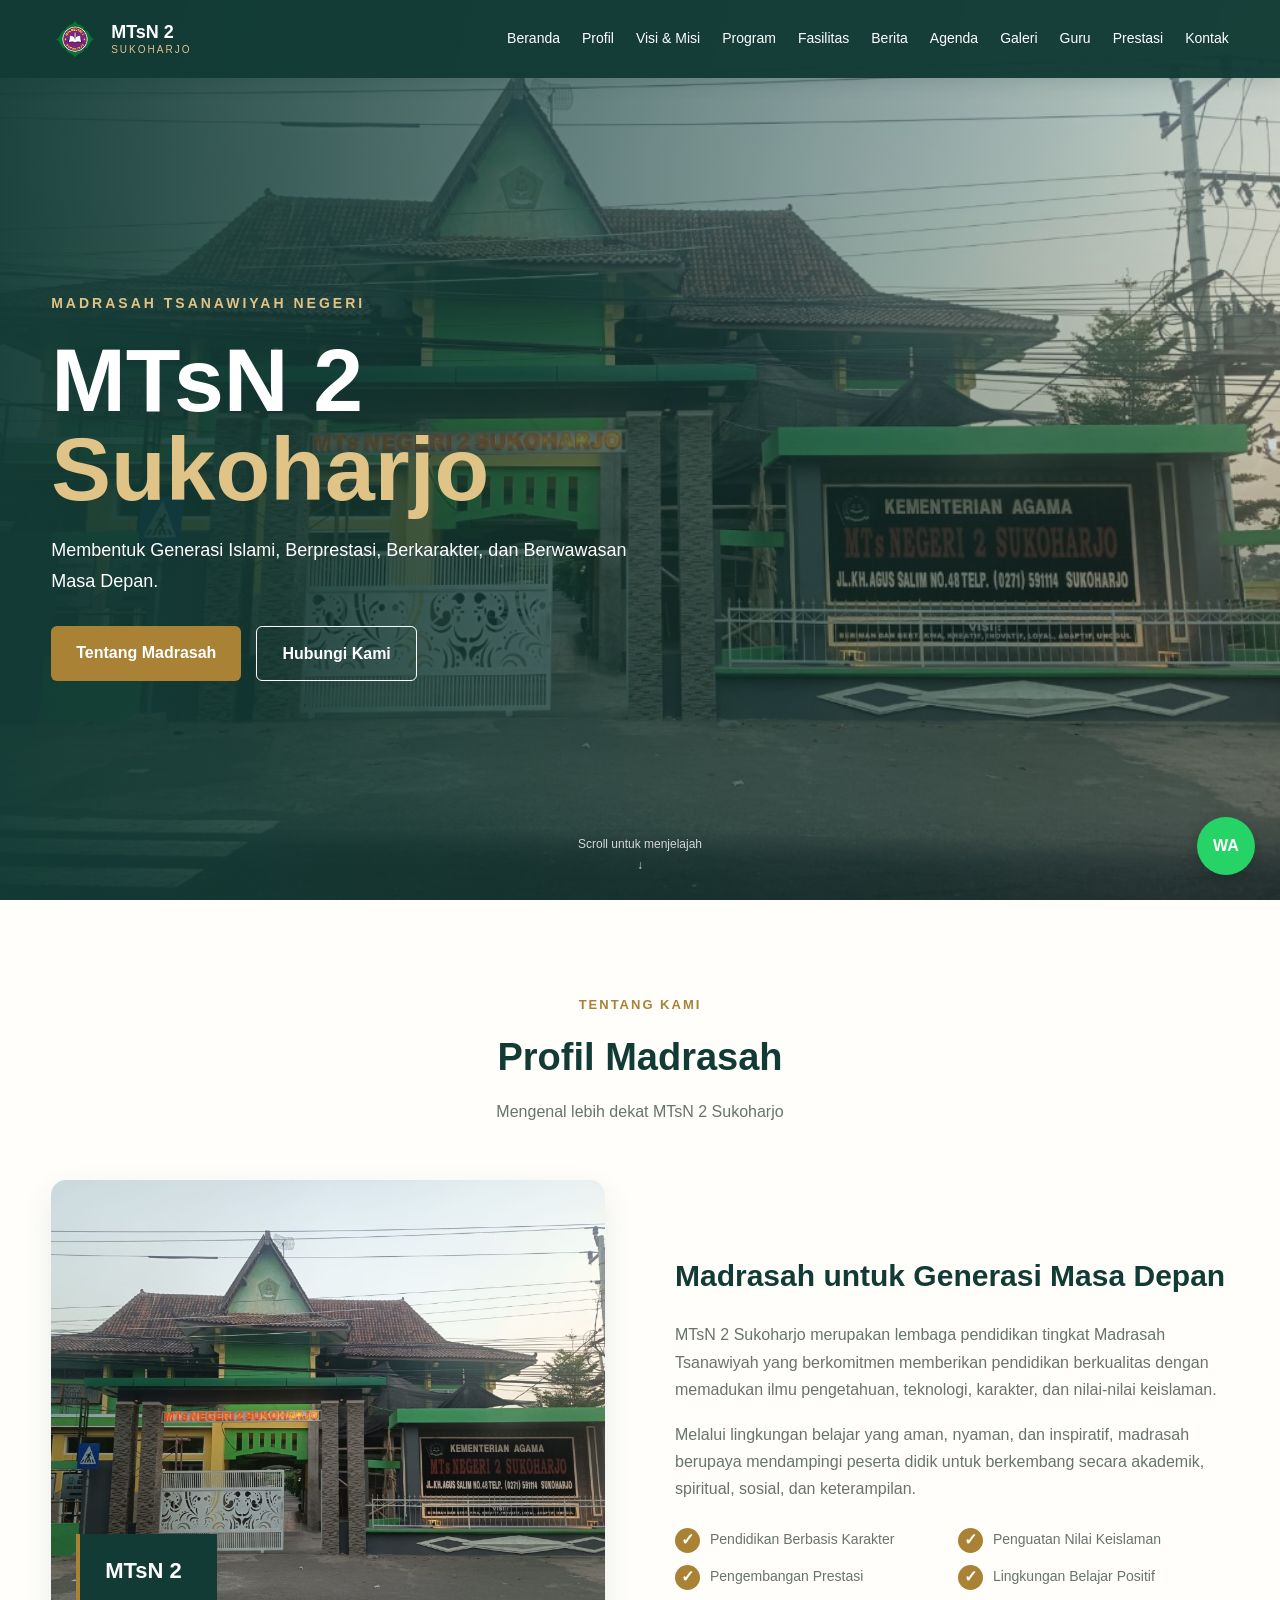
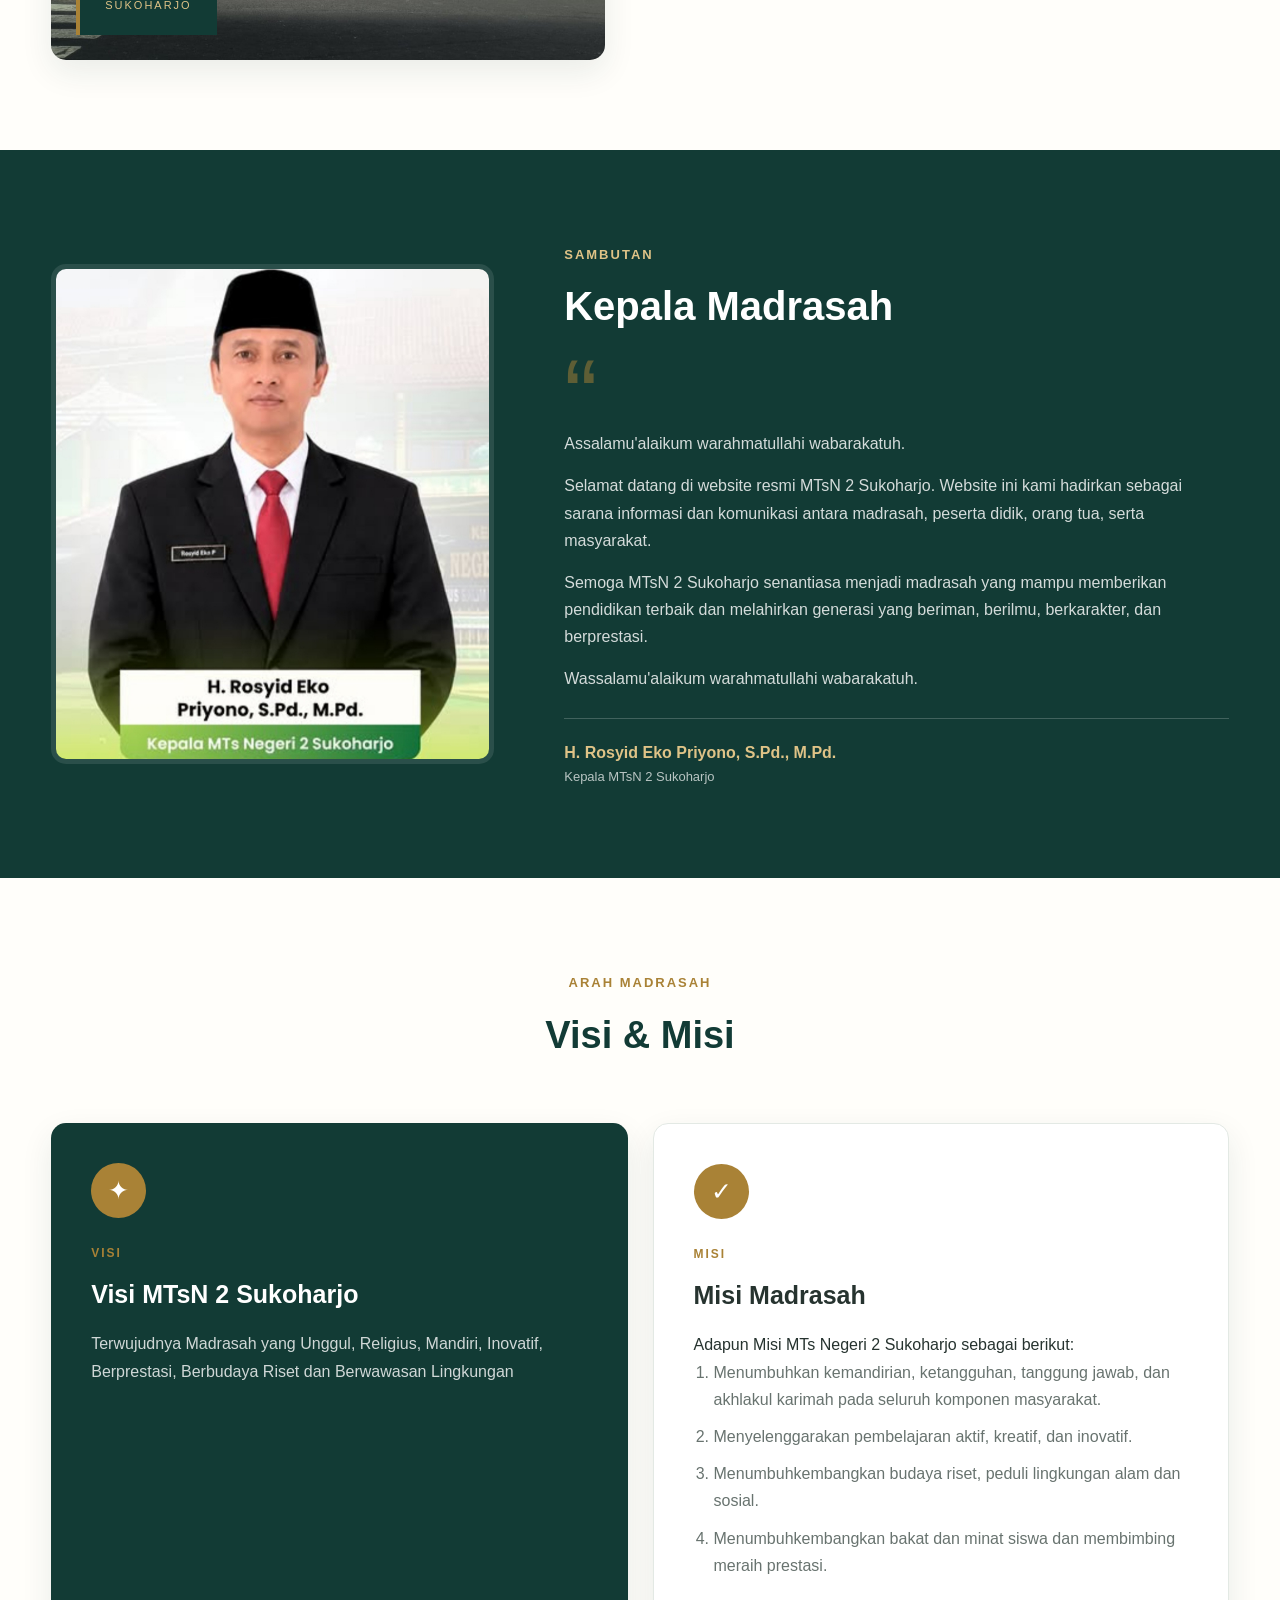
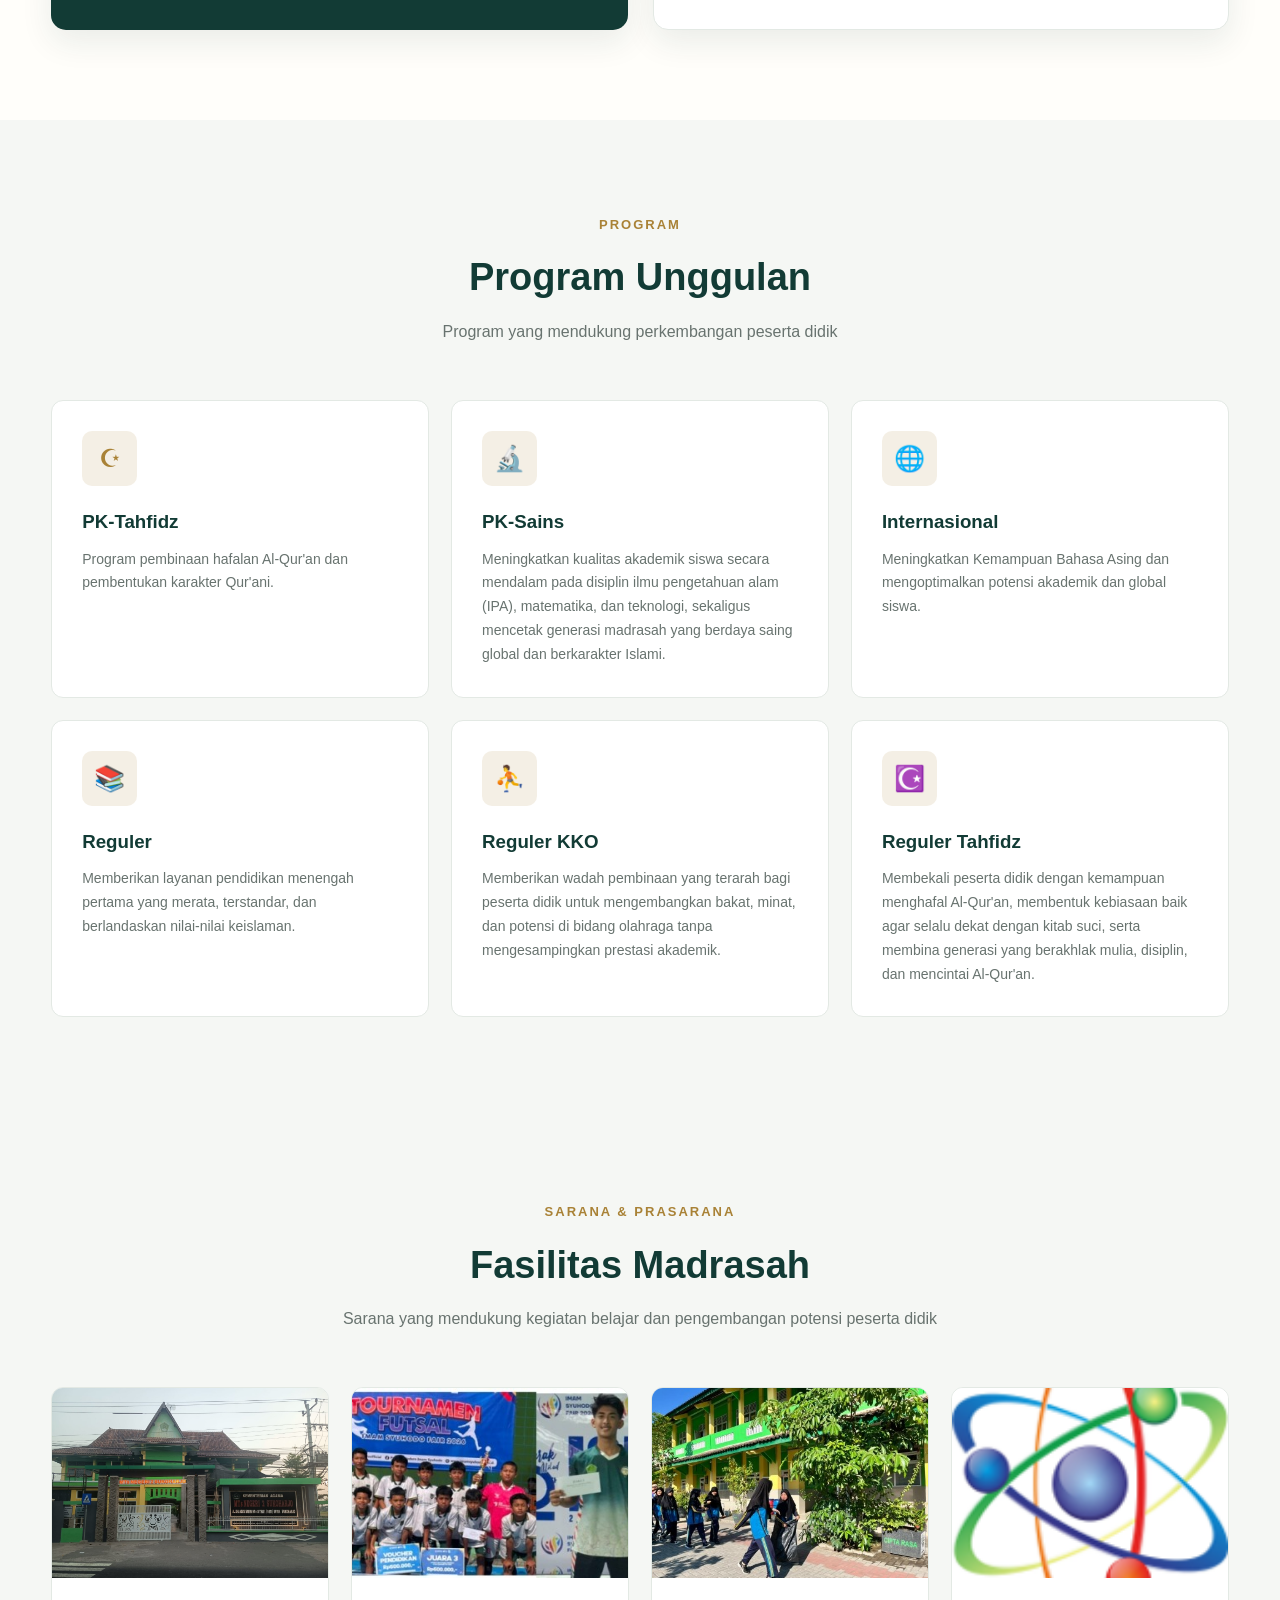
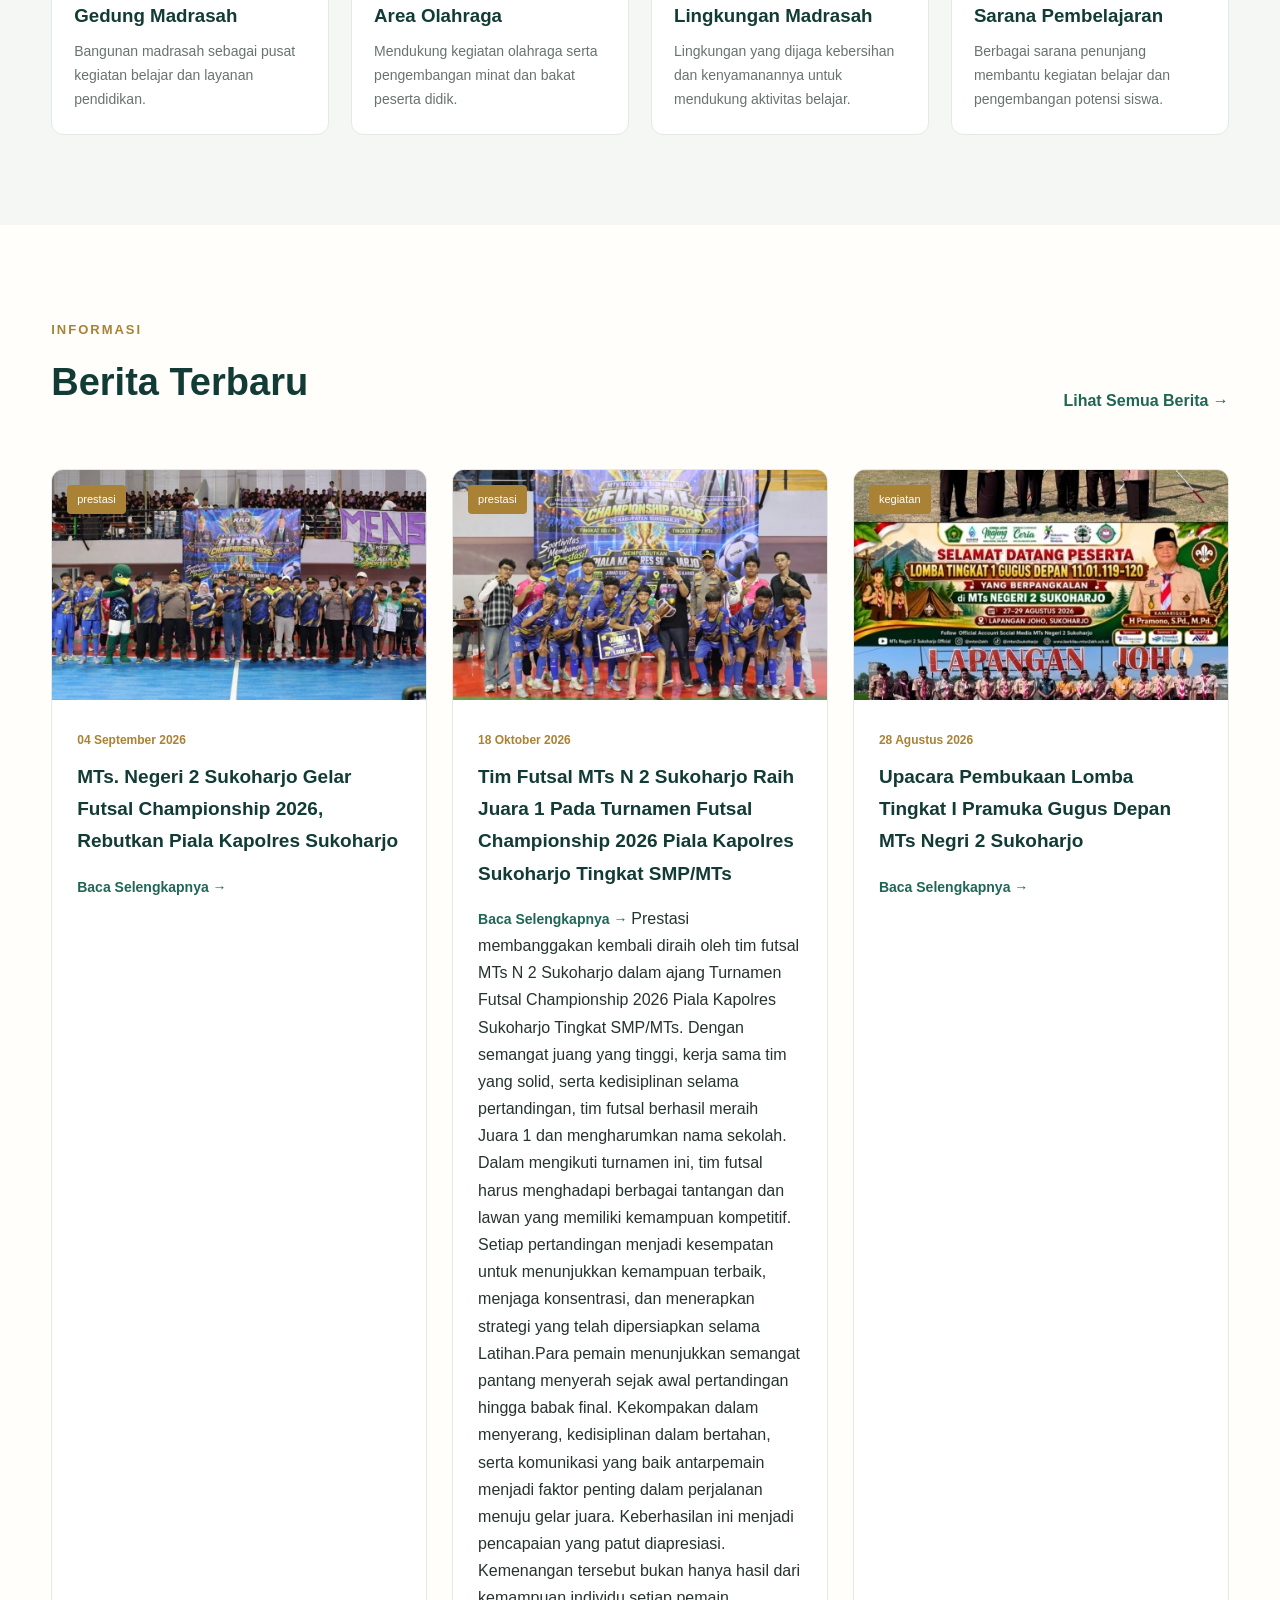
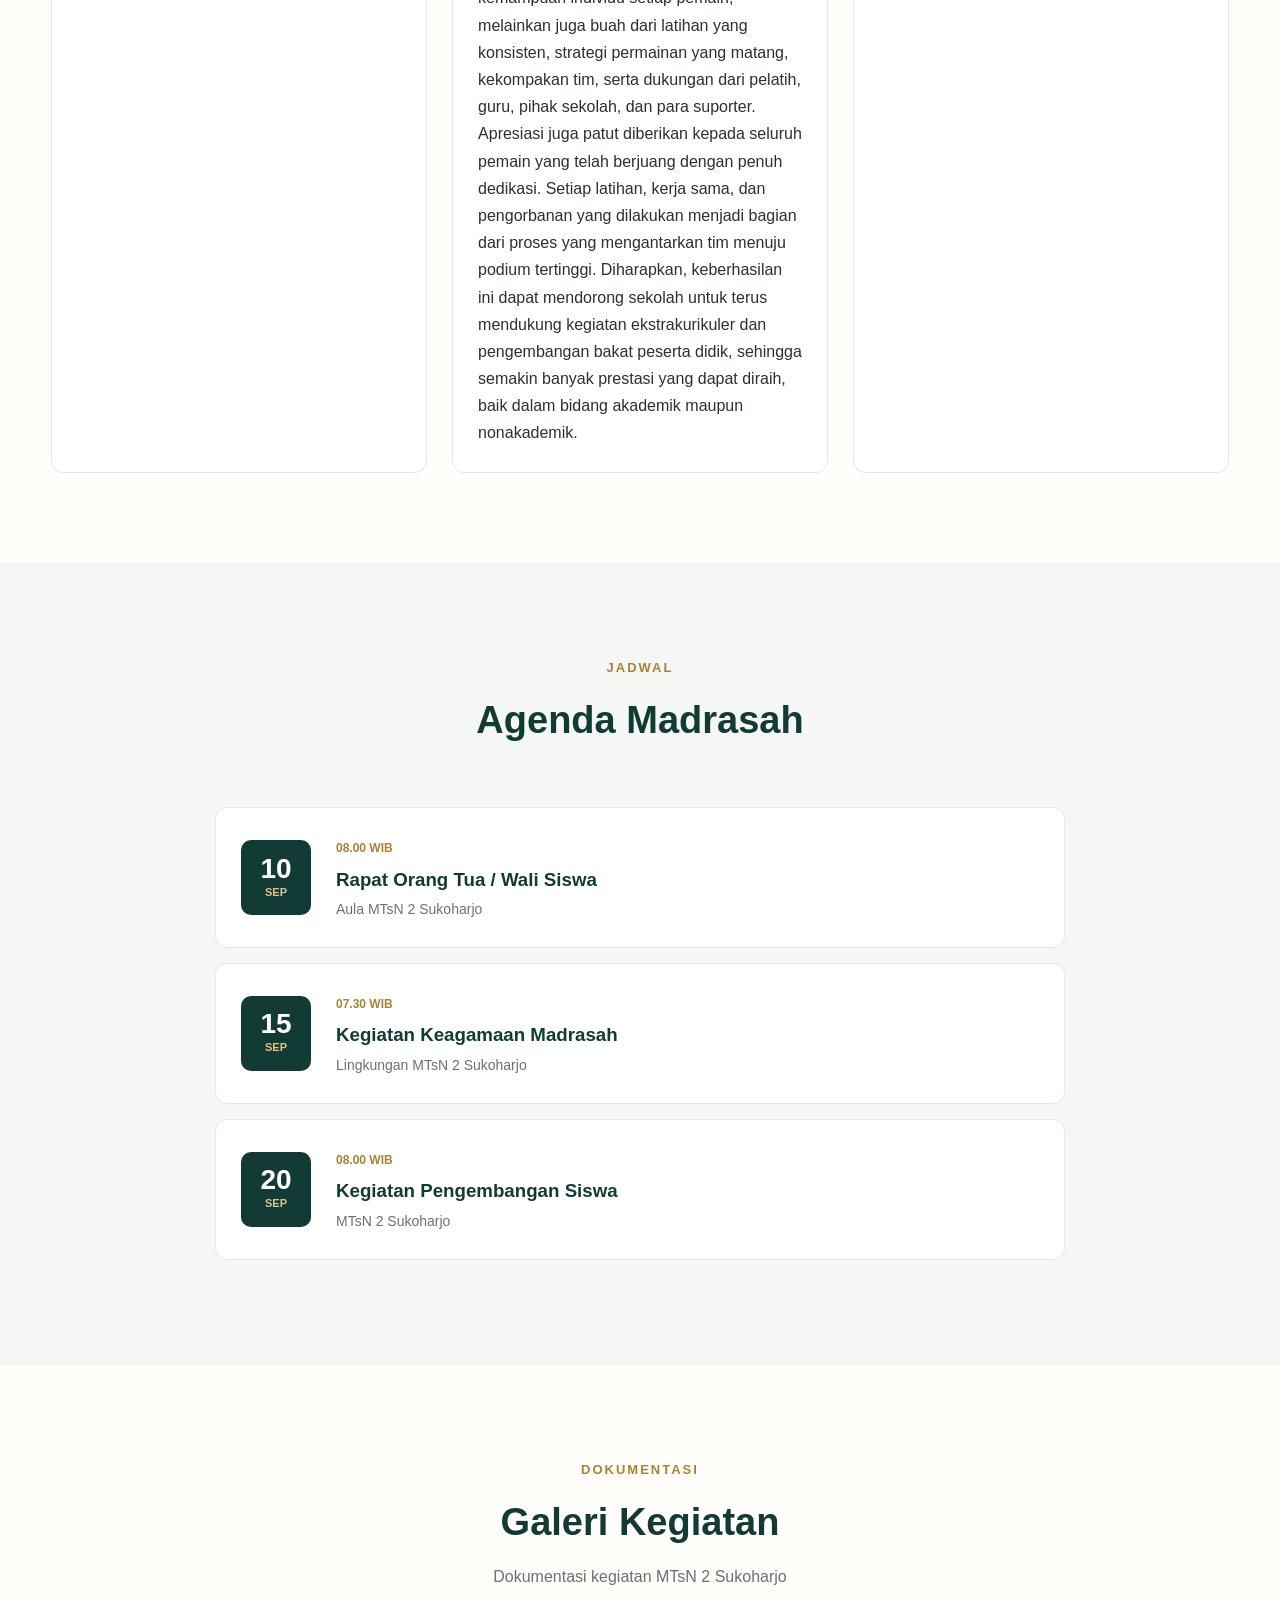
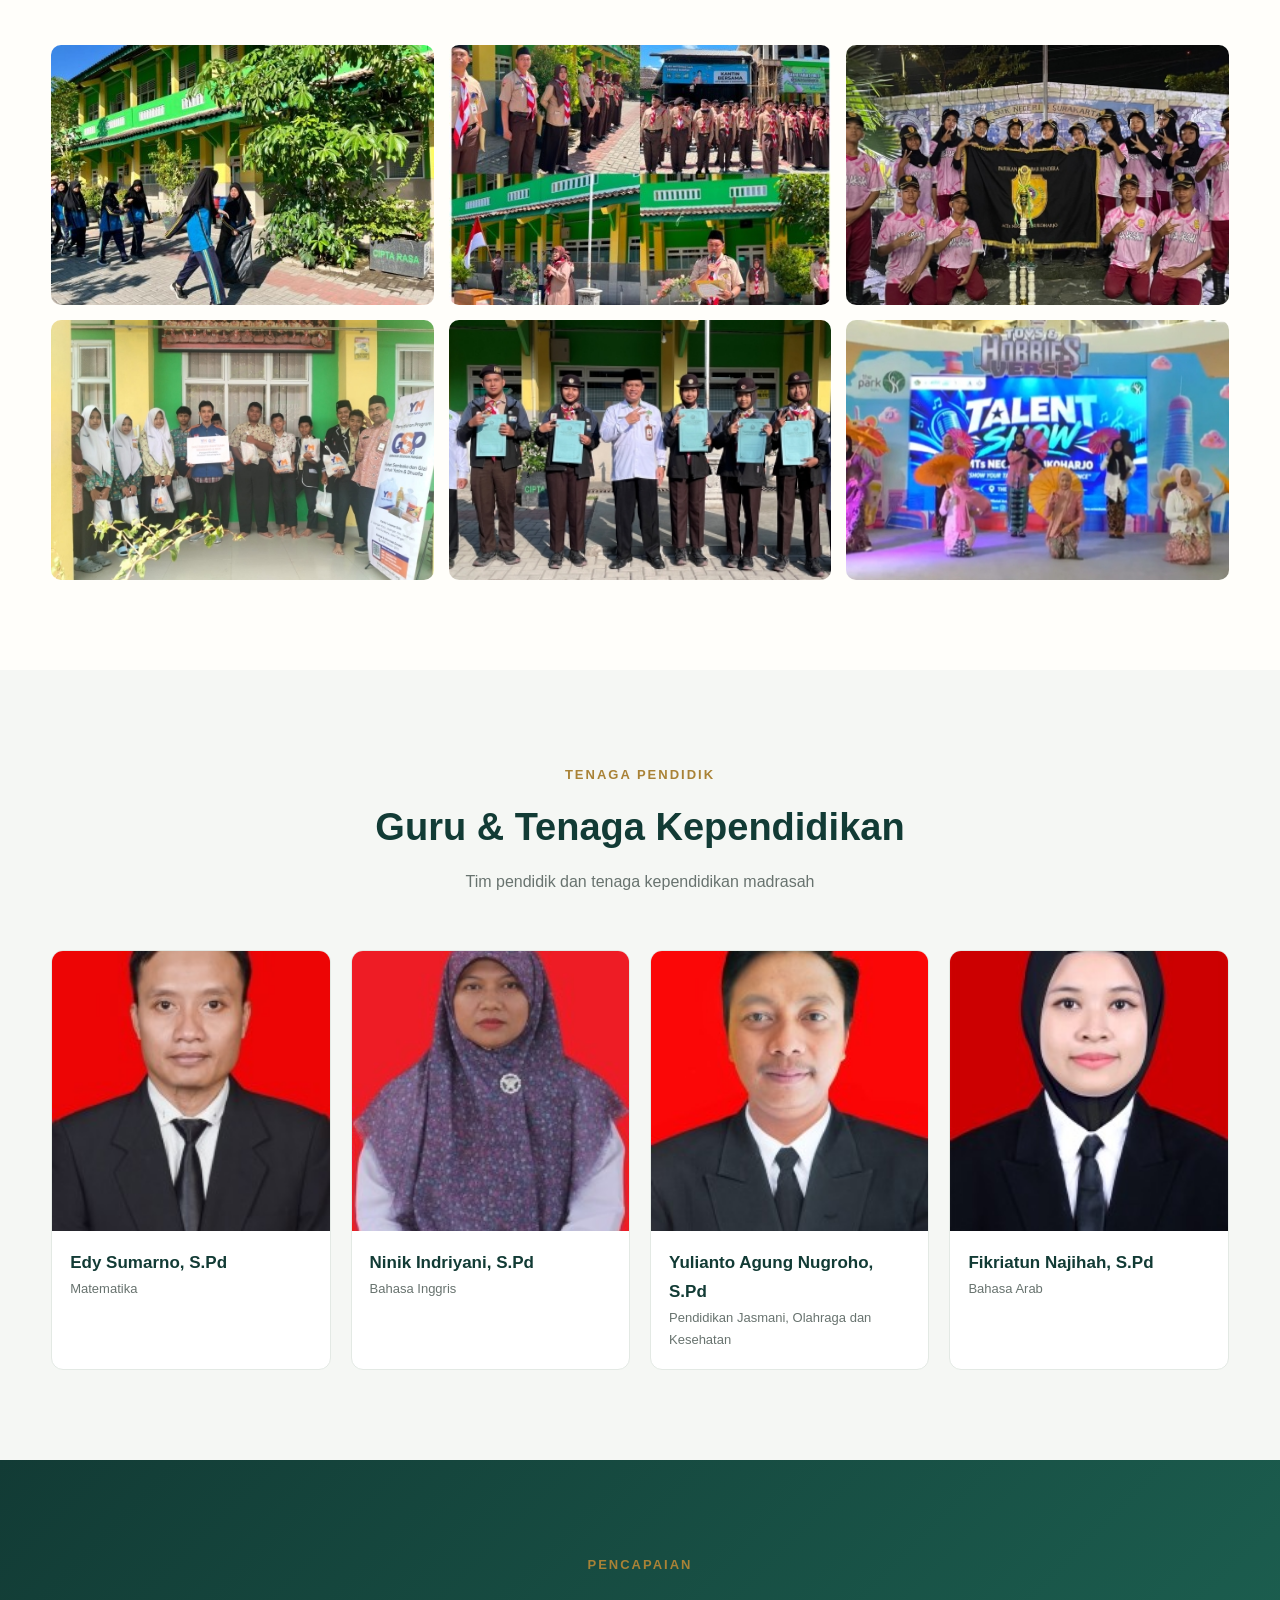
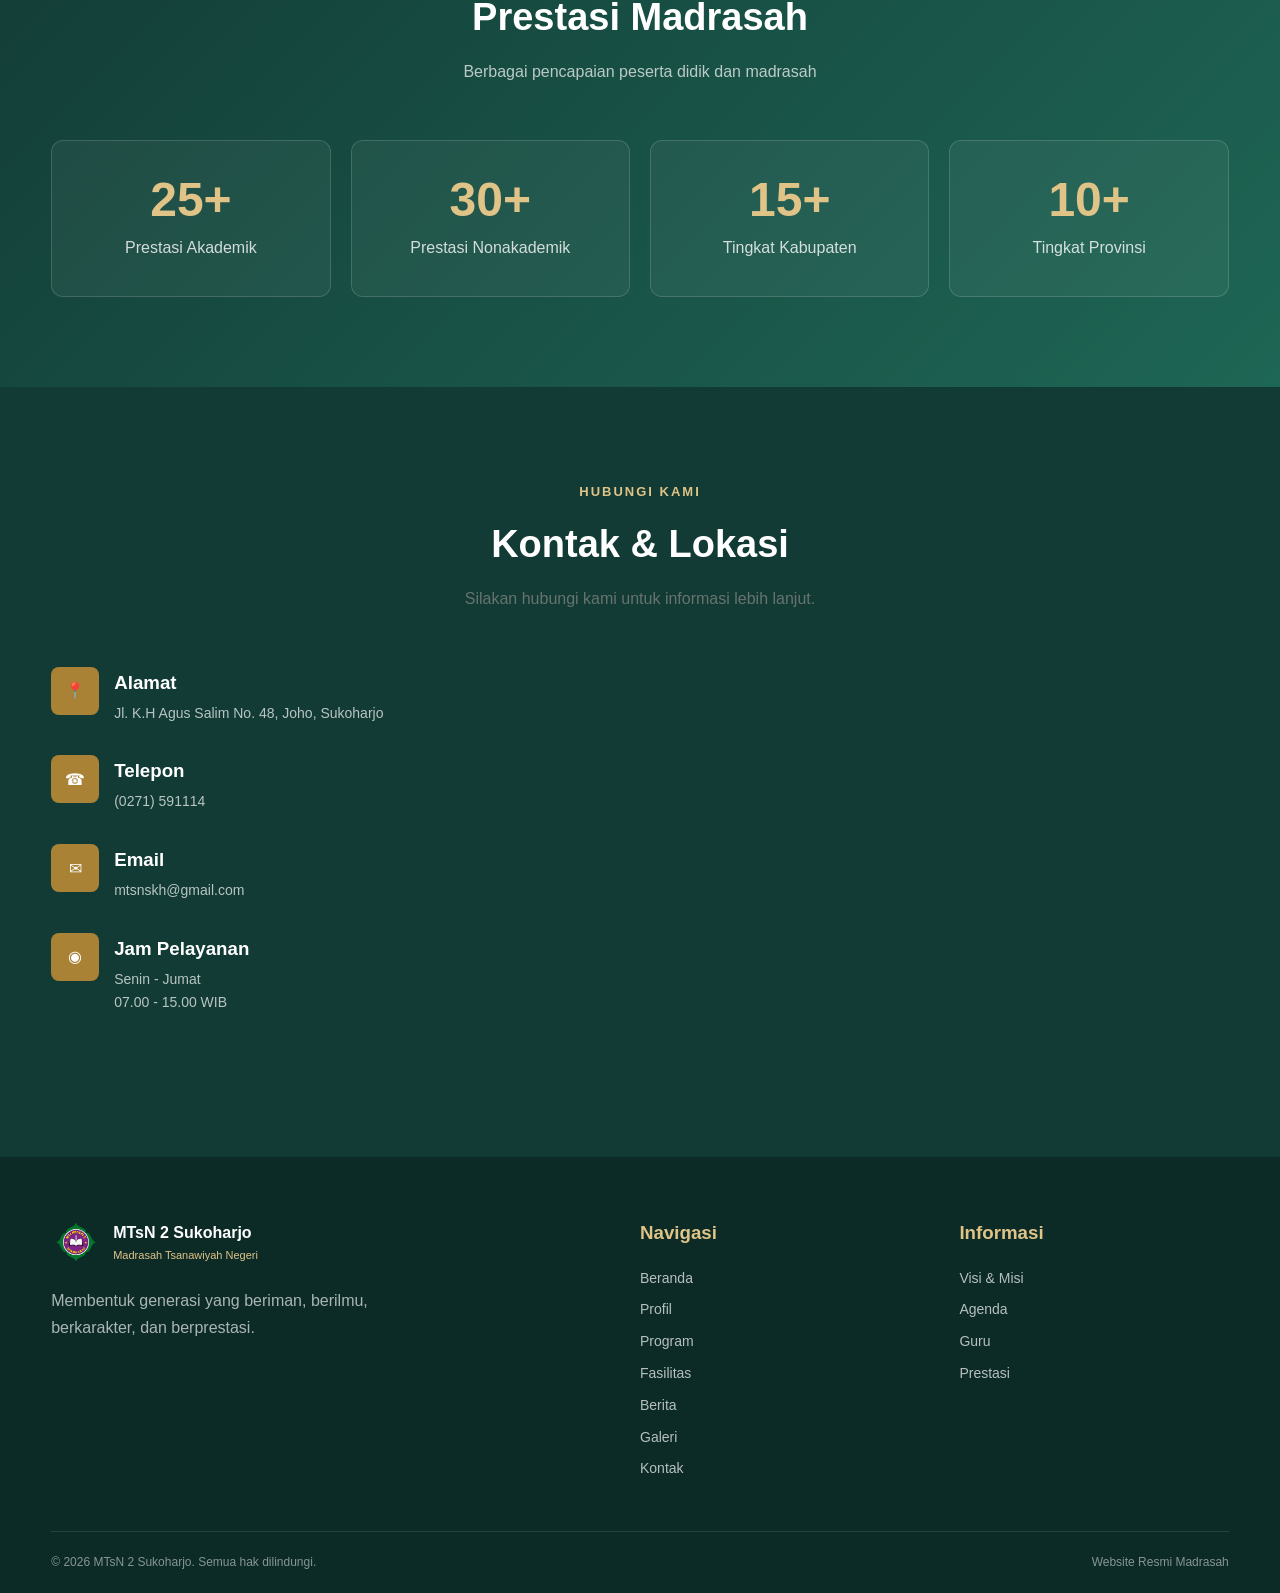
==== index.html @ 6ae1a9cb "Remove outdated futsal tournament achievement details from the news section" ====
<!DOCTYPE html>
<html lang="id">

<head>
    <meta charset="UTF-8">

    <meta name="viewport" content="width=device-width, initial-scale=1.0">

    <meta
        name="description"
        content="Website resmi MTsN 2 Sukoharjo - Madrasah Tsanawiyah"
    >

    <title>MTsN 2 Sukoharjo | Madrasah Tsanawiyah</title>

    <!-- Hubungkan CSS -->
    <link rel="stylesheet" href="style.css">
</head>

<body>

    <!-- =====================================================
         NAVBAR
    ====================================================== -->

    <header class="navbar">

        <div class="container nav-container">

            <!-- LOGO -->
            <a href="#beranda" class="logo">

                <!--
                    GANTI gambar logo di bawah ini.
                    Letakkan logo di:
                    assets/logo/logo-mtsn2.png
                -->

                <img
                    src="assets/images/MTs Negeri 2 Sukoharjo Emblem.png"
                    alt="Logo MTsN 2 Sukoharjo"
                >

                <div class="logo-text">
                    <strong>MTsN 2</strong>
                    <span>SUKOHARJO</span>
                </div>

            </a>


            <!-- TOMBOL MENU HP -->
            <button
                class="menu-toggle"
                id="menuToggle"
                aria-label="Buka menu"
            >
                ☰
            </button>


            <!-- MENU -->
            <nav class="nav-menu" id="navMenu">

                <a href="#beranda">Beranda</a>

                <a href="#profil">Profil</a>

                <a href="#visi-misi">Visi & Misi</a>

                <a href="#program">Program</a>

                <a href="#fasilitas">Fasilitas</a>

                <a href="#berita">Berita</a>

                <a href="#agenda">Agenda</a>

                <a href="#galeri">Galeri</a>

                <a href="#guru">Guru</a>

                <a href="#prestasi">Prestasi</a>

                <a href="#kontak">Kontak</a>

            </nav>

        </div>

    </header>



    <!-- =====================================================
         HERO / BANNER
    ====================================================== -->

    <section class="hero" id="beranda">

        <div class="hero-overlay"></div>

        <div class="container hero-content">

            <span class="hero-label">
                MADRASAH TSANAWIYAH NEGERI
            </span>

            <h1>
                MTsN 2<br>
                <span>Sukoharjo</span>
            </h1>

            <p>
                Membentuk Generasi Islami, Berprestasi,
                Berkarakter, dan Berwawasan Masa Depan.
            </p>

            <div class="hero-buttons">

                <a href="#profil" class="btn btn-primary">
                    Tentang Madrasah
                </a>

                <a href="#kontak" class="btn btn-outline">
                    Hubungi Kami
                </a>

            </div>

        </div>

        <div class="hero-scroll">
            <span>Scroll untuk menjelajah</span>
            <span>↓</span>
        </div>

    </section>



    <!-- =====================================================
         PROFIL SINGKAT
    ====================================================== -->

    <section class="section" id="profil">

        <div class="container">

            <div class="section-heading">

                <span class="section-label">
                    TENTANG KAMI
                </span>

                <h2>
                    Profil Madrasah
                </h2>

                <p>
                    Mengenal lebih dekat MTsN 2 Sukoharjo
                </p>

            </div>


            <div class="profil-grid">

                <!-- FOTO -->
                <div class="profil-image">

                    <!-- GANTI dengan foto gedung madrasah -->
                    <img
                        src="assets/images/gedung baru.jpeg"
                        alt="Gedung MTsN 2 Sukoharjo"
                    >

                    <div class="profil-badge">

                        <strong>MTsN 2</strong>

                        <span>SUKOHARJO</span>

                    </div>

                </div>


                <!-- TEKS -->
                <div class="profil-content">

                    <h3>
                        Madrasah untuk Generasi Masa Depan
                    </h3>

                    <p>
                        MTsN 2 Sukoharjo merupakan lembaga pendidikan
                        tingkat Madrasah Tsanawiyah yang berkomitmen
                        memberikan pendidikan berkualitas dengan
                        memadukan ilmu pengetahuan, teknologi,
                        karakter, dan nilai-nilai keislaman.
                    </p>

                    <p>
                        Melalui lingkungan belajar yang aman, nyaman,
                        dan inspiratif, madrasah berupaya mendampingi
                        peserta didik untuk berkembang secara akademik,
                        spiritual, sosial, dan keterampilan.
                    </p>


                    <div class="profil-points">

                        <div>
                            <span>✓</span>
                            <p>Pendidikan Berbasis Karakter</p>
                        </div>

                        <div>
                            <span>✓</span>
                            <p>Penguatan Nilai Keislaman</p>
                        </div>

                        <div>
                            <span>✓</span>
                            <p>Pengembangan Prestasi</p>
                        </div>

                        <div>
                            <span>✓</span>
                            <p>Lingkungan Belajar Positif</p>
                        </div>

                    </div>

                </div>

            </div>

        </div>

    </section>



    <!-- =====================================================
         SAMBUTAN KEPALA MADRASAH
    ====================================================== -->

    <section class="section section-green" id="sambutan">

        <div class="container">

            <div class="sambutan-grid">

                <!-- FOTO KEPALA -->
                <div class="kepala-image">

                    <!-- GANTI FOTO -->
                    <img
                        src="assets/images/kepala madrasah.jpeg"
                        alt="Kepala MTsN 2 Sukoharjo"
                    >

                </div>


                <!-- SAMBUTAN -->
                <div class="sambutan-content">

                    <span class="section-label light">
                        SAMBUTAN
                    </span>

                    <h2>
                        Kepala Madrasah
                    </h2>

                    <div class="quote-mark">
                        “
                    </div>

                    <p>
                        Assalamu'alaikum warahmatullahi
                        wabarakatuh.
                    </p>

                    <p>
                        Selamat datang di website resmi
                        MTsN 2 Sukoharjo. Website ini kami hadirkan
                        sebagai sarana informasi dan komunikasi
                        antara madrasah, peserta didik, orang tua,
                        serta masyarakat.
                    </p>

                    <p>
                        Semoga MTsN 2 Sukoharjo senantiasa menjadi
                        madrasah yang mampu memberikan pendidikan
                        terbaik dan melahirkan generasi yang beriman,
                        berilmu, berkarakter, dan berprestasi.
                    </p>

                    <p>
                        Wassalamu'alaikum warahmatullahi
                        wabarakatuh.
                    </p>

                    <div class="kepala-name">

                        <strong>
                           H. Rosyid Eko Priyono, S.Pd., M.Pd.
                        </strong>

                        <span>
                            Kepala MTsN 2 Sukoharjo
                        </span>

                    </div>

                </div>

            </div>

        </div>

    </section>



    <!-- =====================================================
         VISI MISI
    ====================================================== -->

    <section class="section" id="visi-misi">

        <div class="container">

            <div class="section-heading">

                <span class="section-label">
                    ARAH MADRASAH
                </span>

                <h2>
                    Visi & Misi
                </h2>

            </div>


            <div class="visi-misi-grid">

                <!-- VISI -->
                <div class="visi-card">

                    <div class="icon-circle">
                        ✦
                    </div>

                    <span>VISI</span>

                    <h3>
                        Visi MTsN 2 Sukoharjo
                    </h3>

                    <p>
                       Terwujudnya Madrasah yang Unggul, Religius, Mandiri, Inovatif, Berprestasi, Berbudaya Riset dan Berwawasan Lingkungan
                    </p>

                </div>


                <!-- MISI -->
                <div class="misi-card">

                    <div class="icon-circle">
                        ✓
                    </div>

                    <span>MISI</span>

                    <h3>
                        Misi Madrasah
                    </h3>

                    <p>
                        Adapun Misi MTs Negeri 2 Sukoharjo sebagai berikut:
                    </p>

                    <ol>
                        <li>
                            Menumbuhkan kemandirian, ketangguhan, tanggung jawab,
                            dan akhlakul karimah pada seluruh komponen masyarakat.
                        </li>
                        <li>
                            Menyelenggarakan pembelajaran aktif, kreatif, dan inovatif.
                        </li>
                        <li>
                            Menumbuhkembangkan budaya riset, peduli lingkungan alam
                            dan sosial.
                        </li>
                        <li>
                            Menumbuhkembangkan bakat dan minat siswa dan membimbing
                            meraih prestasi.
                        </li>
                    </ol>

                </div>

            </div>

        </div>

    </section>



    <!-- =====================================================
         PROGRAM UNGGULAN
    ====================================================== -->

    <section class="section section-gray" id="program">

        <div class="container">

            <div class="section-heading">

                <span class="section-label">
                    PROGRAM
                </span>

                <h2>
                    Program Unggulan
                </h2>

                <p>
                    Program yang mendukung perkembangan peserta didik
                </p>

            </div>


            <div class="program-grid">

                <div class="program-card">

                    <div class="program-icon">
                        ☪
                    </div>

                    <h3>
                       PK-Tahfidz
                    </h3>

                    <p>
                        Program pembinaan hafalan Al-Qur'an
                        dan pembentukan karakter Qur'ani.
                    </p>

                </div>


                <div class="program-card">

                    <div class="program-icon">
                        🔬
                    </div>

                    <h3>
                        PK-Sains
                    </h3>

                    <p>
                       Meningkatkan kualitas akademik siswa secara mendalam pada disiplin ilmu pengetahuan alam (IPA), matematika, dan teknologi, sekaligus mencetak generasi madrasah yang berdaya saing global dan berkarakter Islami.
                    </p>

                </div>


                <div class="program-card">

                    <div class="program-icon">
                        🌐
                    </div>

                    <h3>
                       Internasional
                    </h3>

                    <p>
                        Meningkatkan Kemampuan Bahasa Asing dan mengoptimalkan potensi akademik dan global siswa.
                    </p>

                </div>


                <div class="program-card">

                    <div class="program-icon">
                        📚
                    </div>

                    <h3>
                        Reguler
                    </h3>

                    <p>
                        Memberikan layanan pendidikan menengah pertama yang merata, terstandar, dan berlandaskan nilai-nilai keislaman.
                    </p>

                </div>


                <div class="program-card">

                    <div class="program-icon">
                        ⛹️
                    </div>

                    <h3>
                        Reguler KKO
                    </h3>

                    <p>
                        Memberikan wadah pembinaan yang terarah bagi peserta didik untuk mengembangkan bakat, minat, dan potensi di bidang olahraga tanpa mengesampingkan prestasi akademik.
                    </p>

                </div>


                <div class="program-card">

                    <div class="program-icon">
                        ☪️
                    </div>

                    <h3>
                        Reguler Tahfidz
                    </h3>

                    <p>
                        Membekali peserta didik dengan kemampuan menghafal Al-Qur'an, membentuk kebiasaan baik agar selalu dekat dengan kitab suci, serta membina generasi yang berakhlak mulia, disiplin, dan mencintai Al-Qur'an.
                    </p>

                </div>

            </div>

        </div>

    </section>



    <!-- =====================================================
         FASILITAS MADRASAH
    ====================================================== -->

    <section class="section section-gray" id="fasilitas">

        <div class="container">

            <div class="section-heading">

                <span class="section-label">
                    SARANA & PRASARANA
                </span>

                <h2>
                    Fasilitas Madrasah
                </h2>

                <p>
                    Sarana yang mendukung kegiatan belajar dan pengembangan potensi peserta didik
                </p>

            </div>


            <div class="fasilitas-grid">

                <article class="fasilitas-card">

                    <div class="fasilitas-image">
                        <img
                            src="assets/images/gedung baru.jpeg"
                            alt="Gedung MTsN 2 Sukoharjo"
                            loading="lazy"
                        >
                    </div>

                    <div class="fasilitas-content">
                        <h3>Gedung Madrasah</h3>
                        <p>Bangunan madrasah sebagai pusat kegiatan belajar dan layanan pendidikan.</p>
                    </div>

                </article>


                <article class="fasilitas-card">

                    <div class="fasilitas-image">
                        <img
                            src="assets/images/futsal mts.jpg"
                            alt="Kegiatan olahraga siswa MTsN 2 Sukoharjo"
                            loading="lazy"
                        >
                    </div>

                    <div class="fasilitas-content">
                        <h3>Area Olahraga</h3>
                        <p>Mendukung kegiatan olahraga serta pengembangan minat dan bakat peserta didik.</p>
                    </div>

                </article>


                <article class="fasilitas-card">

                    <div class="fasilitas-image">
                        <img
                            src="assets/images/peduli lingkungan.jpg"
                            alt="Kegiatan menjaga kebersihan lingkungan madrasah"
                            loading="lazy"
                        >
                    </div>

                    <div class="fasilitas-content">
                        <h3>Lingkungan Madrasah</h3>
                        <p>Lingkungan yang dijaga kebersihan dan kenyamanannya untuk mendukung aktivitas belajar.</p>
                    </div>

                </article>


                <article class="fasilitas-card">

                    <div class="fasilitas-image">
                        <img
                            src="assets/images/sains.png"
                            alt="Ilustrasi sains sebagai sarana pembelajaran"
                            loading="lazy"
                        >
                    </div>

                    <div class="fasilitas-content">
                        <h3>Sarana Pembelajaran</h3>
                        <p>Berbagai sarana penunjang membantu kegiatan belajar dan pengembangan potensi siswa.</p>
                    </div>

                </article>

            </div>

        </div>

    </section>



    <!-- =====================================================
         BERITA
    ====================================================== -->

    <section class="section" id="berita">

        <div class="container">

            <div class="section-heading heading-row">

                <div>

                    <span class="section-label">
                        INFORMASI
                    </span>

                    <h2>
                        Berita Terbaru
                    </h2>

                </div>

                <a href="#berita" class="text-link">
                    Lihat Semua Berita →
                </a>

            </div>


            <div class="berita-grid">

                <article class="berita-card">

                    <div class="berita-image">

                        <img
                            src="assets/images/futsal.jpg"
                            alt="Berita prestasi"
                        >

                        <span class="berita-category">
                            prestasi
                        </span>

                    </div>

                    <div class="berita-content">

                        <span class="berita-date">
                            04 September 2026
                        </span>

                        <h3>
                           MTs. Negeri 2 Sukoharjo Gelar Futsal Championship 2026, Rebutkan Piala Kapolres Sukoharjo
                        </h3>

                        <p>
                            
                        </p>

                        <a href="berita-futsal.html">
                            Baca Selengkapnya →
                        </a>
                    </div>

                </article>


                <article class="berita-card">

                    <div class="berita-image">

                        <img
                            src="assets/images/championship.jpg"
                            alt="Kegiatan Siswa"
                        >

                        <span class="berita-category">
                            prestasi
                        </span>

                    </div>

                    <div class="berita-content">

                        <span class="berita-date">
                            18 Oktober 2026
                        </span>

                        <h3>
                           Tim Futsal MTs N 2 Sukoharjo Raih Juara 1 Pada Turnamen Futsal Championship 2026 Piala Kapolres Sukoharjo Tingkat SMP/MTs
                        </h3>

                        <p>
                         
                        </p>

                        <a href="berita-futsal.html">
                            Baca Selengkapnya →
                        </a>
 Prestasi membanggakan kembali diraih oleh tim futsal MTs N 2 Sukoharjo dalam ajang Turnamen Futsal Championship 2026 Piala Kapolres Sukoharjo Tingkat SMP/MTs. Dengan semangat juang yang tinggi, kerja sama tim yang solid, serta kedisiplinan selama pertandingan, tim futsal berhasil meraih Juara 1 dan mengharumkan nama sekolah.

Dalam mengikuti turnamen ini, tim futsal harus menghadapi berbagai tantangan dan lawan yang memiliki kemampuan kompetitif. Setiap pertandingan menjadi kesempatan untuk menunjukkan kemampuan terbaik, menjaga konsentrasi, dan menerapkan strategi yang telah dipersiapkan selama Latihan.Para pemain menunjukkan semangat pantang menyerah sejak awal pertandingan hingga babak final. Kekompakan dalam menyerang, kedisiplinan dalam bertahan, serta komunikasi yang baik antarpemain menjadi faktor penting dalam perjalanan menuju gelar juara.

Keberhasilan ini menjadi pencapaian yang patut diapresiasi. Kemenangan tersebut bukan hanya hasil dari kemampuan individu setiap pemain, melainkan juga buah dari latihan yang konsisten, strategi permainan yang matang, kekompakan tim, serta dukungan dari pelatih, guru, pihak sekolah, dan para suporter. Apresiasi juga patut diberikan kepada seluruh pemain yang telah berjuang dengan penuh dedikasi. Setiap latihan, kerja sama, dan pengorbanan yang dilakukan menjadi bagian dari proses yang mengantarkan tim menuju podium tertinggi.

Diharapkan, keberhasilan ini dapat mendorong sekolah untuk terus mendukung kegiatan ekstrakurikuler dan pengembangan bakat peserta didik, sehingga semakin banyak prestasi yang dapat diraih, baik dalam bidang akademik maupun nonakademik.
                    </div>

                </article>


                <article class="berita-card">

                    <div class="berita-image">

                        <img
                            src="assets/images/kegiatan pramuka.jpg"
                            alt="kegiatan"
                        >

                        <span class="berita-category">
                           kegiatan
                        </span>

                    </div>

                    <div class="berita-content">

                        <span class="berita-date">
                            28 Agustus 2026
                        </span>

                        <h3>
                            Upacara Pembukaan Lomba Tingkat I Pramuka Gugus Depan MTs Negri 2 Sukoharjo
                        </h3>

                        <p>
                           
                        </p>

                        <a href="berita-pramuka.html">
                            Baca Selengkapnya →
                        </a>
                    </div>

                </article>

            </div>

        </div>

    </section>



    <!-- =====================================================
         AGENDA
    ====================================================== -->

    <section class="section section-gray" id="agenda">

        <div class="container">

            <div class="section-heading">

                <span class="section-label">
                    JADWAL
                </span>

                <h2>
                    Agenda Madrasah
                </h2>

            </div>


            <div class="agenda-list">

                <div class="agenda-item">

                    <div class="agenda-date">

                        <strong>10</strong>

                        <span>SEP</span>

                    </div>

                    <div class="agenda-info">

                        <span>
                            08.00 WIB
                        </span>

                        <h3>
                            Rapat Orang Tua / Wali Siswa
                        </h3>

                        <p>
                            Aula MTsN 2 Sukoharjo
                        </p>

                    </div>

                </div>


                <div class="agenda-item">

                    <div class="agenda-date">

                        <strong>15</strong>

                        <span>SEP</span>

                    </div>

                    <div class="agenda-info">

                        <span>
                            07.30 WIB
                        </span>

                        <h3>
                            Kegiatan Keagamaan Madrasah
                        </h3>

                        <p>
                            Lingkungan MTsN 2 Sukoharjo
                        </p>

                    </div>

                </div>


                <div class="agenda-item">

                    <div class="agenda-date">

                        <strong>20</strong>

                        <span>SEP</span>

                    </div>

                    <div class="agenda-info">

                        <span>
                            08.00 WIB
                        </span>

                        <h3>
                            Kegiatan Pengembangan Siswa
                        </h3>

                        <p>
                            MTsN 2 Sukoharjo
                        </p>

                    </div>

                </div>

            </div>

        </div>

    </section>



    <!-- =====================================================
         GALERI
    ====================================================== -->

    <section class="section" id="galeri">

        <div class="container">

            <div class="section-heading">

                <span class="section-label">
                    DOKUMENTASI
                </span>

                <h2>
                    Galeri Kegiatan
                </h2>

                <p>
                    Dokumentasi kegiatan MTsN 2 Sukoharjo
                </p>

            </div>


            <div class="gallery-grid">

                <div class="gallery-item">

                    <img
                        src="assets/images/peduli lingkungan.jpg"
                        alt="Aksi Nyata Peduli Lingkungan, Siswa MTs.Negeri 2 Sukoharjo Semarakkan World Clean Up Day"
                    >

                </div>


                <div class="gallery-item">

                    <img
                        src="assets/images/Pelantikan.jpg"
                        alt=""
                    >

                </div>


                <div class="gallery-item">

                    <img
                        src="assets/images/paswiraga.jpg"
                        alt="Berkilau di Tingkat Nasional, Team PASWIRAGA MTs.Negeri 2 Sukoharjo Raih Juara Bina 1"
                    >

                </div>


                <div class="gallery-item">

                    <img
                        src="assets/images/kepedulian.jpg"
                        alt="Tebar Kepedulian, Yatim Mandiri Solo Salurkan Paket Sembako untuk 42 Siswa MTs.Negeri 2 Sukoharjo"
                    >

                </div>


                <div class="gallery-item">

                    <img
                        src="assets/images/jamnas.jpg"
                        alt="Dari Sukoharjo Menuju Cibubur : Lima Pramuka MTs. Negeri 2 Sukoharjo Ikuti Jamnas XII 2026"
                    >

                </div>


                <div class="gallery-item">

                    <img
                        src="assets/images/talent show.jpg"
                        alt="Meriah dan Penuh Inspirasi ! MTs. Negeri 2 Sukoharjo Gelar Talent Show 2026 di The Park Mall Solo Baru"
                    >

                </div>

            </div>

        </div>

    </section>



    <!-- =====================================================
         DATA GURU
    ====================================================== -->

    <section class="section section-gray" id="guru">

        <div class="container">

            <div class="section-heading">

                <span class="section-label">
                    TENAGA PENDIDIK
                </span>

                <h2>
                    Guru & Tenaga Kependidikan
                </h2>

                <p>
                    Tim pendidik dan tenaga kependidikan madrasah
                </p>

            </div>


            <div class="guru-grid">

                <div class="guru-card">

                    <img
                        src="assets/images/guru 2.jpg"
                        alt="Edy Sumarno, S.Pd"
                    >

                    <div>

                        <h3>
                            Edy Sumarno, S.Pd
                        </h3>

                        <p>
                            Matematika
                        </p>

                    </div>

                </div>


                <div class="guru-card">

                    <img
                        src="assets/images/guru 3.jpg"
                        alt="Ninik Indriyani, S.Pd"
                    >

                    <div>

                        <h3>
                            Ninik Indriyani, S.Pd
                        </h3>

                        <p>
                            Bahasa Inggris
                        </p>

                    </div>

                </div>


                <div class="guru-card">

                    <img
                        src="assets/images/guru 4.jpg"
                        alt="Yulianto Agung Nugroho, S.Pd"
                    >

                    <div>

                        <h3>
                            Yulianto Agung Nugroho, S.Pd
                        </h3>

                        <p>
                            Pendidikan Jasmani, Olahraga dan Kesehatan
                        </p>

                    </div>

                </div>


                <div class="guru-card">

                    <img
                        src="assets/images/guru 5.jpg"
                        alt="Fikriatun Najihah, S.Pd"
                    >

                    <div>

                        <h3>
                            Fikriatun Najihah, S.Pd
                        </h3>

                        <p>
                            Bahasa Arab
                        </p>

                    </div>

                </div>

            </div>

        </div>

    </section>



    <!-- =====================================================
         PRESTASI
    ====================================================== -->

    <section class="section prestasi-section" id="prestasi">

        <div class="container">

            <div class="section-heading">

                <span class="section-label">
                    PENCAPAIAN
                </span>

                <h2>
                    Prestasi Madrasah
                </h2>

                <p>
                    Berbagai pencapaian peserta didik dan madrasah
                </p>

            </div>


            <div class="prestasi-grid">

                <div class="prestasi-card">

                    <strong>
                        25+
                    </strong>

                    <span>
                        Prestasi Akademik
                    </span>

                </div>


                <div class="prestasi-card">

                    <strong>
                        30+
                    </strong>

                    <span>
                        Prestasi Nonakademik
                    </span>

                </div>


                <div class="prestasi-card">

                    <strong>
                        15+
                    </strong>

                    <span>
                        Tingkat Kabupaten
                    </span>

                </div>


                <div class="prestasi-card">

                    <strong>
                        10+
                    </strong>

                    <span>
                        Tingkat Provinsi
                    </span>

                </div>

            </div>

        </div>

    </section>



    <!-- =====================================================
         KONTAK
    ====================================================== -->

    <section class="section section-green" id="kontak">

        <div class="container">

            <div class="section-heading">

                <span class="section-label light">
                    HUBUNGI KAMI
                </span>

                <h2>
                    Kontak & Lokasi
                </h2>

                <p>
                    Silakan hubungi kami untuk informasi lebih lanjut.
                </p>

            </div>


            <div class="kontak-grid">

                <!-- INFORMASI -->
                <div class="kontak-info">

                    <div class="kontak-item">

                        <div class="kontak-icon">
                            📍
                        </div>

                        <div>

                            <h3>
                                Alamat
                            </h3>

                            <p>
                                Jl. K.H Agus Salim No. 48, Joho, Sukoharjo
                            
                            </p>

                        </div>

                    </div>


                    <div class="kontak-item">

                        <div class="kontak-icon">
                            ☎
                        </div>

                        <div>

                            <h3>
                                Telepon
                            </h3>

                            <p>
                                (0271) 591114
                            </p>

                        </div>

                    </div>


                    <div class="kontak-item">

                        <div class="kontak-icon">
                            ✉
                        </div>

                        <div>

                            <h3>
                                Email
                            </h3>

                            <p>
                                mtsnskh@gmail.com
                            </p>

                        </div>

                    </div>


                    <div class="kontak-item">

                        <div class="kontak-icon">
                            ◉
                        </div>

                        <div>

                            <h3>
                                Jam Pelayanan
                            </h3>

                            <p>
                                Senin - Jumat
                                <br>
                                07.00 - 15.00 WIB
                            </p>

                        </div>

                    </div>

                </div>


                <!-- GOOGLE MAPS -->
                <div class="map-container">

                    <!--
                        GANTI src iframe di bawah dengan Google Maps
                        resmi lokasi MTsN 2 Sukoharjo.
                    -->

                    <iframe
                        src="https://www.google.com/maps?q=MTsN%202%20Sukoharjo&output=embed"
                        width="100%"
                        height="400"
                        style="border:0;"
                        allowfullscreen=""
                        loading="lazy"
                        referrerpolicy="no-referrer-when-downgrade">
                    </iframe>

                </div>

            </div>

        </div>

    </section>



    <!-- =====================================================
         FOOTER
    ====================================================== -->

    <footer class="footer">

        <div class="container">

            <div class="footer-grid">

                <div class="footer-about">

                    <div class="footer-logo">

                        <img
                            src="assets/images/MTs Negeri 2 Sukoharjo Emblem.png"
                            alt="Logo"
                        >

                        <div>

                            <strong>
                                MTsN 2 Sukoharjo
                            </strong>

                            <span>
                                Madrasah Tsanawiyah Negeri
                            </span>

                        </div>

                    </div>

                    <p>
                        Membentuk generasi yang beriman,
                        berilmu, berkarakter, dan berprestasi.
                    </p>

                </div>


                <div class="footer-links">

                    <h3>
                        Navigasi
                    </h3>

                    <a href="#beranda">Beranda</a>

                    <a href="#profil">Profil</a>

                    <a href="#program">Program</a>

                    <a href="#fasilitas">Fasilitas</a>

                    <a href="#berita">Berita</a>

                    <a href="#galeri">Galeri</a>

                    <a href="#kontak">Kontak</a>

                </div>


                <div class="footer-links">

                    <h3>
                        Informasi
                    </h3>

                    <a href="#visi-misi">Visi & Misi</a>

                    <a href="#agenda">Agenda</a>

                    <a href="#guru">Guru</a>

                    <a href="#prestasi">Prestasi</a>

                </div>

            </div>


            <div class="footer-bottom">

                <p>
                    © <span id="currentYear"></span>
                    MTsN 2 Sukoharjo.
                    Semua hak dilindungi.
                </p>

                <p>
                    Website Resmi Madrasah
                </p>

            </div>

        </div>

    </footer>



    <!-- =====================================================
         TOMBOL WHATSAPP
    ====================================================== -->

    <!--
        GANTI 628xxxxxxxxxx dengan nomor WhatsApp resmi.
    -->

    <a
        href="https://wa.me/628xxxxxxxxxx"
        target="_blank"
        class="whatsapp-button"
        aria-label="Hubungi melalui WhatsApp"
    >
        <span>WA</span>
    </a>



    <!-- =====================================================
         TOMBOL KEMBALI KE ATAS
    ====================================================== -->

    <button
        id="backToTop"
        class="back-to-top"
        aria-label="Kembali ke atas"
    >
        ↑
    </button>



    <!-- Hubungkan JavaScript -->
    <script src="script.js"></script>

</body>

</html>
---- style.css ----
/* =========================================================
   VARIABEL WARNA
   GANTI WARNA WEBSITE DI BAGIAN INI
========================================================= */

:root {

    --green-dark: #123b35;

    --green: #1e6655;

    --green-light: #36836d;

    --gold: #a98236;

    --gold-light: #dfc387;

    --gray: #f5f7f4;

    --gray-dark: #68736f;

    --white: #fffefa;

    --black: #26332f;

    --border: #e3e9e4;

    --shadow:
        0 12px 32px rgba(18, 59, 53, 0.09);

}


/* =========================================================
   RESET
========================================================= */

* {
    margin: 0;
    padding: 0;
    box-sizing: border-box;
}


html {
    scroll-behavior: smooth;
}


body {

    font-family:
        Arial,
        Helvetica,
        sans-serif;

    color: var(--black);

    background: var(--white);

    line-height: 1.7;

}


/* =========================================================
   DASAR
========================================================= */

img {

    max-width: 100%;

    display: block;

}


a {

    text-decoration: none;

    color: inherit;

}


button {

    font-family: inherit;

}


.container {

    width: min(1180px, 92%);

    margin: auto;

}


.section {

    padding: 90px 0;

}


.section-gray {

    background: var(--gray);

}


.section-green {

    background: var(--green-dark);

    color: white;

}


/* =========================================================
   SECTION HEADING
========================================================= */

.section-heading {

    text-align: center;

    margin-bottom: 55px;

}


.section-heading h2 {

    font-size: 38px;

    color: var(--green-dark);

    margin: 8px 0;

}


.section-green .section-heading h2 {

    color: white;

}


.section-heading p {

    color: var(--gray-dark);

}


.section-label {

    display: inline-block;

    color: var(--gold);

    font-size: 13px;

    font-weight: bold;

    letter-spacing: 2px;

}


.section-label.light {

    color: var(--gold-light);

}


/* =========================================================
   NAVBAR
========================================================= */

.navbar {

    position: fixed;

    top: 0;

    left: 0;

    width: 100%;

    z-index: 1000;

    background: rgba(18, 59, 53, 0.97);

    box-shadow:
        0 3px 18px rgba(18, 59, 53, 0.16);

}


.nav-container {

    min-height: 78px;

    display: flex;

    align-items: center;

    justify-content: space-between;

}


/* LOGO */

.logo {

    display: flex;

    align-items: center;

    gap: 12px;

    color: white;

}


.logo img {

    width: 48px;

    height: 48px;

    object-fit: contain;

}


.logo-text {

    display: flex;

    flex-direction: column;

    line-height: 1.2;

}


.logo-text strong {

    font-size: 18px;

}


.logo-text span {

    font-size: 10px;

    letter-spacing: 2px;

    color: var(--gold-light);

}


/* MENU */

.nav-menu {

    display: flex;

    align-items: center;

    gap: 22px;

}


.nav-menu a {

    color: white;

    font-size: 14px;

    font-weight: 500;

    transition: 0.3s;

    position: relative;

}


.nav-menu a:hover {

    color: var(--gold-light);

}


.nav-menu a::after {

    content: "";

    position: absolute;

    left: 0;

    bottom: -8px;

    width: 0;

    height: 2px;

    background: var(--gold);

    transition: 0.3s;

}


.nav-menu a:hover::after {

    width: 100%;

}


/* MOBILE BUTTON */

.menu-toggle {

    display: none;

    background: none;

    border: none;

    color: white;

    font-size: 28px;

    cursor: pointer;

}


/* =========================================================
   HERO
========================================================= */

.hero {

    min-height: 100vh;

    position: relative;

    display: flex;

    align-items: center;

    background-image:
        url("assets/images/gedung baru.jpeg");

    background-size: cover;

    background-position: center;

    color: white;

}


.hero-overlay {

    position: absolute;

    inset: 0;

    background:
        linear-gradient(
            90deg,
            rgba(18, 59, 53, 0.94),
            rgba(18, 59, 53, 0.58),
            rgba(18, 59, 53, 0.20)
        );

}


.hero-content {

    position: relative;

    z-index: 2;

    padding-top: 70px;

}


.hero-label {

    color: var(--gold-light);

    font-size: 14px;

    letter-spacing: 3px;

    font-weight: bold;

}


.hero h1 {

    font-size: clamp(48px, 7vw, 90px);

    line-height: 1;

    margin: 20px 0;

}


.hero h1 span {

    color: var(--gold-light);

}


.hero p {

    max-width: 620px;

    font-size: 18px;

    margin-bottom: 30px;

}


.hero-buttons {

    display: flex;

    gap: 15px;

    flex-wrap: wrap;

}


.btn {

    display: inline-block;

    padding: 13px 25px;

    border-radius: 6px;

    font-weight: bold;

    transition: 0.3s;

}


.btn-primary {

    background: var(--gold);

    color: white;

}


.btn-primary:hover {

    background: var(--gold-light);

    transform: translateY(-2px);

}


.btn-outline {

    border: 1px solid white;

    color: white;

}


.btn-outline:hover {

    background: white;

    color: var(--green-dark);

}


.hero-scroll {

    position: absolute;

    bottom: 25px;

    left: 50%;

    transform: translateX(-50%);

    display: flex;

    flex-direction: column;

    align-items: center;

    font-size: 12px;

    opacity: 0.8;

}


/* =========================================================
   PROFIL
========================================================= */

.profil-grid {

    display: grid;

    grid-template-columns:
        1fr 1fr;

    gap: 70px;

    align-items: center;

}


.profil-image {

    position: relative;

}


.profil-image img {

    width: 100%;

    height: 480px;

    object-fit: cover;

    border-radius: 15px;

    box-shadow: var(--shadow);

}


.profil-badge {

    position: absolute;

    bottom: 25px;

    left: 25px;

    background: var(--green-dark);

    color: white;

    padding: 18px 25px;

    border-left: 4px solid var(--gold);

}


.profil-badge strong {

    display: block;

    font-size: 22px;

}


.profil-badge span {

    color: var(--gold-light);

    font-size: 11px;

    letter-spacing: 2px;

}


.profil-content h3 {

    color: var(--green-dark);

    font-size: 30px;

    margin-bottom: 20px;

}


.profil-content p {

    color: var(--gray-dark);

    margin-bottom: 18px;

}


.profil-points {

    margin-top: 25px;

    display: grid;

    grid-template-columns: 1fr 1fr;

    gap: 12px;

}


.profil-points div {

    display: flex;

    align-items: center;

    gap: 10px;

}


.profil-points span {

    width: 25px;

    height: 25px;

    border-radius: 50%;

    display: flex;

    align-items: center;

    justify-content: center;

    background: var(--gold);

    color: white;

    font-weight: bold;

}


.profil-points p {

    margin: 0;

    font-size: 14px;

}


/* =========================================================
   SAMBUTAN
========================================================= */

.sambutan-grid {

    display: grid;

    grid-template-columns:
        0.8fr 1.2fr;

    gap: 70px;

    align-items: center;

}


.kepala-image img {

    width: 100%;

    height: 500px;

    object-fit: cover;

    border-radius: 15px;

    border: 5px solid rgba(255,255,255,0.1);

}


.sambutan-content {

    position: relative;

}


.sambutan-content h2 {

    font-size: 40px;

    margin: 5px 0 20px;

}


.sambutan-content p {

    color: rgba(255,255,255,0.82);

    margin-bottom: 15px;

}


.quote-mark {

    font-size: 100px;

    color: var(--gold);

    line-height: 0.7;

    opacity: 0.5;

}


.kepala-name {

    margin-top: 25px;

    padding-top: 20px;

    border-top: 1px solid rgba(255,255,255,0.2);

    display: flex;

    flex-direction: column;

}


.kepala-name strong {

    color: var(--gold-light);

}


.kepala-name span {

    font-size: 13px;

    color: rgba(255,255,255,0.7);

}


/* =========================================================
   VISI MISI
========================================================= */

.visi-misi-grid {

    display: grid;

    grid-template-columns:
        1fr 1fr;

    gap: 25px;

}


.visi-card,
.misi-card {

    padding: 40px;

    border-radius: 15px;

    box-shadow: var(--shadow);

}


.visi-card {

    background: var(--green-dark);

    color: white;

}


.misi-card {

    background: white;

    border: 1px solid var(--border);

}


.icon-circle {

    width: 55px;

    height: 55px;

    border-radius: 50%;

    display: flex;

    align-items: center;

    justify-content: center;

    background: var(--gold);

    color: white;

    font-size: 25px;

    margin-bottom: 20px;

}


.visi-card > span,
.misi-card > span {

    color: var(--gold);

    font-size: 12px;

    letter-spacing: 2px;

    font-weight: bold;

}


.visi-card h3,
.misi-card h3 {

    margin: 8px 0 15px;

    font-size: 25px;

}


.visi-card p {

    color: rgba(255,255,255,0.8);

}


.misi-card ol {

    padding-left: 20px;

    color: var(--gray-dark);

}


.misi-card li {

    margin-bottom: 10px;

}


/* =========================================================
   PROGRAM
========================================================= */

.program-grid {

    display: grid;

    grid-template-columns:
        repeat(3, 1fr);

    gap: 22px;

}


.program-card {

    background: white;

    padding: 30px;

    border-radius: 12px;

    border: 1px solid var(--border);

    transition: 0.3s;

}


.program-card:hover {

    transform: translateY(-7px);

    box-shadow: var(--shadow);

    border-color: var(--gold);

}


.program-icon {

    width: 55px;

    height: 55px;

    border-radius: 10px;

    background: rgba(169,130,54,0.13);

    color: var(--gold);

    display: flex;

    align-items: center;

    justify-content: center;

    font-size: 25px;

    margin-bottom: 20px;

}


.program-card h3 {

    color: var(--green-dark);

    margin-bottom: 10px;

}


.program-card p {

    color: var(--gray-dark);

    font-size: 14px;

}


/* =========================================================
   FASILITAS MADRASAH
========================================================= */

.fasilitas-grid {

    display: grid;

    grid-template-columns: repeat(4, 1fr);

    gap: 22px;

}


.fasilitas-card {

    background: white;

    border: 1px solid var(--border);

    border-radius: 12px;

    overflow: hidden;

    transition: 0.3s;

}


.fasilitas-card:hover {

    transform: translateY(-5px);

    box-shadow: var(--shadow);

}


.fasilitas-image {

    height: 190px;

    overflow: hidden;

    background: var(--gray);

}


.fasilitas-image img {

    width: 100%;

    height: 100%;

    object-fit: cover;

}


.fasilitas-content {

    padding: 22px;

}


.fasilitas-content h3 {

    color: var(--green-dark);

    margin-bottom: 8px;

}


.fasilitas-content p {

    color: var(--gray-dark);

    font-size: 14px;

}


/* =========================================================
   BERITA
========================================================= */

.heading-row {

    display: flex;

    justify-content: space-between;

    align-items: end;

    text-align: left;

}


.heading-row h2 {

    margin-bottom: 0;

}


.text-link {

    color: var(--green);

    font-weight: bold;

}


.berita-grid {

    display: grid;

    grid-template-columns:
        repeat(3, 1fr);

    gap: 25px;

}


.berita-card {

    background: white;

    border: 1px solid var(--border);

    border-radius: 12px;

    overflow: hidden;

    transition: 0.3s;

}


.berita-card:hover {

    transform: translateY(-5px);

    box-shadow: var(--shadow);

}


.berita-image {

    height: 230px;

    position: relative;

}


.berita-image img {

    width: 100%;

    height: 100%;

    object-fit: cover;

}


.berita-category {

    position: absolute;

    top: 15px;

    left: 15px;

    background: var(--gold);

    color: white;

    padding: 5px 10px;

    font-size: 11px;

    border-radius: 4px;

}


.berita-content {

    padding: 25px;

}


.berita-date {

    color: var(--gold);

    font-size: 12px;

    font-weight: bold;

}


.berita-content h3 {

    color: var(--green-dark);

    margin: 8px 0 12px;

    font-size: 19px;

}


.berita-content p {

    color: var(--gray-dark);

    font-size: 14px;

    margin-bottom: 15px;

}


.berita-content a {

    color: var(--green);

    font-weight: bold;

    font-size: 14px;

}


/* =========================================================
   DETAIL BERITA
========================================================= */

.article-page {

    min-height: 100vh;

    padding: 125px 0 80px;

    background: var(--gray);

}


.article-container {

    width: min(900px, 92%);

    margin: auto;

}


.article-breadcrumb {

    margin-bottom: 20px;

    color: var(--gray-dark);

    font-size: 14px;

}


.article-breadcrumb a {

    color: var(--green);

    font-weight: bold;

}


.article-card {

    overflow: hidden;

    background: white;

    border: 1px solid var(--border);

    border-radius: 14px;

    box-shadow: var(--shadow);

}


.article-header {

    padding: 38px 48px 25px;

}


.article-category {

    display: inline-block;

    margin-bottom: 12px;

    padding: 4px 10px;

    border-radius: 4px;

    background: var(--gold);

    color: white;

    font-size: 12px;

    font-weight: bold;

}


.article-date {

    display: block;

    color: var(--gray-dark);

    font-size: 14px;

}


.article-header h1 {

    margin: 10px 0;

    color: var(--green-dark);

    font-size: clamp(28px, 4vw, 40px);

    line-height: 1.25;

}


.article-image {

    width: 100%;

    max-height: 500px;

    object-fit: cover;

}


.article-body {

    padding: 35px 48px 45px;

    color: var(--gray-dark);

    font-size: 16px;

}


.article-body p,
.article-body ul {

    margin-bottom: 20px;

}


.article-body ul {

    padding-left: 24px;

}


.article-back-link {

    display: inline-block;

    margin-top: 8px;

    color: var(--green);

    font-weight: bold;

}


/* =========================================================
   AGENDA
========================================================= */

.agenda-list {

    max-width: 850px;

    margin: auto;

}


.agenda-item {

    display: flex;

    gap: 25px;

    padding: 25px;

    background: white;

    border-radius: 12px;

    margin-bottom: 15px;

    border: 1px solid var(--border);

    align-items: center;

}


.agenda-date {

    min-width: 70px;

    height: 75px;

    background: var(--green-dark);

    color: white;

    border-radius: 10px;

    display: flex;

    flex-direction: column;

    align-items: center;

    justify-content: center;

}


.agenda-date strong {

    font-size: 28px;

    line-height: 1;

}


.agenda-date span {

    color: var(--gold-light);

    font-size: 11px;

    font-weight: bold;

}


.agenda-info > span {

    color: var(--gold);

    font-size: 12px;

    font-weight: bold;

}


.agenda-info h3 {

    color: var(--green-dark);

    margin: 3px 0;

}


.agenda-info p {

    color: var(--gray-dark);

    font-size: 14px;

}


/* =========================================================
   GALERI
========================================================= */

.gallery-grid {

    display: grid;

    grid-template-columns:
        repeat(3, 1fr);

    gap: 15px;

}


.gallery-item {

    height: 260px;

    overflow: hidden;

    border-radius: 10px;

    cursor: pointer;

}


.gallery-item img {

    width: 100%;

    height: 100%;

    object-fit: cover;

    transition: 0.5s;

}


.gallery-item:hover img {

    transform: scale(1.08);

}


/* =========================================================
   GURU
========================================================= */

.guru-grid {

    display: grid;

    grid-template-columns:
        repeat(4, 1fr);

    gap: 20px;

}


.guru-card {

    background: white;

    border-radius: 12px;

    overflow: hidden;

    border: 1px solid var(--border);

    transition: 0.3s;

}


.guru-card:hover {

    transform: translateY(-5px);

    box-shadow: var(--shadow);

}


.guru-card img {

    width: 100%;

    height: 280px;

    object-fit: cover;

}


.guru-card div {

    padding: 18px;

}


.guru-card h3 {

    color: var(--green-dark);

    font-size: 17px;

}


.guru-card p {

    color: var(--gray-dark);

    font-size: 13px;

}


/* =========================================================
   PRESTASI
========================================================= */

.prestasi-section {

    background:
        linear-gradient(
            135deg,
            var(--green-dark),
            var(--green)
        );

    color: white;

}


.prestasi-section .section-heading h2 {

    color: white;

}


.prestasi-section .section-heading p {

    color: rgba(255,255,255,0.7);

}


.prestasi-grid {

    display: grid;

    grid-template-columns:
        repeat(4, 1fr);

    gap: 20px;

}


.prestasi-card {

    text-align: center;

    padding: 35px 20px;

    border: 1px solid rgba(255,255,255,0.15);

    border-radius: 12px;

    background: rgba(255,255,255,0.05);

}


.prestasi-card strong {

    display: block;

    font-size: 48px;

    color: var(--gold-light);

    line-height: 1;

    margin-bottom: 10px;

}


.prestasi-card span {

    color: rgba(255,255,255,0.8);

}


/* =========================================================
   KONTAK
========================================================= */

.kontak-grid {

    display: grid;

    grid-template-columns:
        0.8fr 1.2fr;

    gap: 50px;

}


.kontak-item {

    display: flex;

    gap: 15px;

    margin-bottom: 30px;

}


.kontak-icon {

    min-width: 48px;

    height: 48px;

    background: var(--gold);

    border-radius: 8px;

    display: flex;

    align-items: center;

    justify-content: center;

}


.kontak-item h3 {

    margin-bottom: 3px;

}


.kontak-item p {

    color: rgba(255,255,255,0.7);

    font-size: 14px;

}


.map-container {

    overflow: hidden;

    border-radius: 12px;

}


.map-container iframe {

    display: block;

}


/* =========================================================
   FOOTER
========================================================= */

.footer {

    background: #0c2b27;

    color: white;

    padding: 60px 0 0;

}


.footer-grid {

    display: grid;

    grid-template-columns:
        2fr 1fr 1fr;

    gap: 50px;

    padding-bottom: 50px;

}


.footer-logo {

    display: flex;

    align-items: center;

    gap: 12px;

    margin-bottom: 20px;

}


.footer-logo img {

    width: 50px;

    height: 50px;

    object-fit: contain;

}


.footer-logo strong,
.footer-logo span {

    display: block;

}


.footer-logo span {

    color: var(--gold-light);

    font-size: 11px;

}


.footer-about p {

    color: rgba(255,255,255,0.65);

    max-width: 400px;

}


.footer-links {

    display: flex;

    flex-direction: column;

    gap: 8px;

}


.footer-links h3 {

    color: var(--gold-light);

    margin-bottom: 10px;

}


.footer-links a {

    color: rgba(255,255,255,0.7);

    font-size: 14px;

}


.footer-links a:hover {

    color: white;

}


.footer-bottom {

    border-top: 1px solid rgba(255,255,255,0.1);

    padding: 20px 0;

    display: flex;

    justify-content: space-between;

    gap: 20px;

    color: rgba(255,255,255,0.5);

    font-size: 12px;

}


/* =========================================================
   WHATSAPP
========================================================= */

.whatsapp-button {

    position: fixed;

    right: 25px;

    bottom: 25px;

    width: 58px;

    height: 58px;

    background: #25D366;

    color: white;

    border-radius: 50%;

    display: flex;

    align-items: center;

    justify-content: center;

    font-weight: bold;

    z-index: 999;

    box-shadow:
        0 5px 20px rgba(0,0,0,0.2);

    transition: 0.3s;

}


.whatsapp-button:hover {

    transform: scale(1.1);

}


/* =========================================================
   BACK TO TOP
========================================================= */

.back-to-top {

    position: fixed;

    right: 25px;

    bottom: 95px;

    width: 45px;

    height: 45px;

    border: none;

    border-radius: 50%;

    background: var(--gold);

    color: white;

    font-size: 20px;

    cursor: pointer;

    opacity: 0;

    visibility: hidden;

    transition: 0.3s;

    z-index: 998;

}


.back-to-top.show {

    opacity: 1;

    visibility: visible;

}


/* =========================================================
   RESPONSIVE TABLET
========================================================= */

@media (max-width: 1000px) {

    .nav-menu {

        gap: 13px;

    }

    .nav-menu a {

        font-size: 12px;

    }


    .profil-grid,
    .sambutan-grid,
    .kontak-grid {

        gap: 40px;

    }


    .program-grid {

        grid-template-columns:
            repeat(2, 1fr);

    }

    .fasilitas-grid {

        grid-template-columns:
            repeat(2, 1fr);

    }


    .guru-grid {

        grid-template-columns:
            repeat(2, 1fr);

    }

}


/* =========================================================
   RESPONSIVE HP
========================================================= */

@media (max-width: 768px) {

    .section {

        padding: 65px 0;

    }


    .section-heading h2 {

        font-size: 30px;

    }


    /* NAVBAR */

    .menu-toggle {

        display: block;

    }


    .nav-menu {

        position: absolute;

        top: 78px;

        left: 0;

        width: 100%;

        background: var(--green-dark);

        display: none;

        flex-direction: column;

        align-items: stretch;

        gap: 0;

        padding: 10px 5% 20px;

    }


    .nav-menu.active {

        display: flex;

    }


    .nav-menu a {

        padding: 12px 0;

        font-size: 14px;

    }


    .nav-menu a::after {

        display: none;

    }


    /* HERO */

    .hero {

        min-height: 90vh;

    }


    .hero h1 {

        font-size: 52px;

    }


    .hero p {

        font-size: 16px;

    }


    /* PROFIL */

    .profil-grid,
    .sambutan-grid,
    .visi-misi-grid,
    .kontak-grid {

        grid-template-columns: 1fr;

    }


    .profil-image img {

        height: 350px;

    }


    .kepala-image img {

        height: 400px;

    }


    .profil-points {

        grid-template-columns: 1fr;

    }


    /* PROGRAM */

    .program-grid {

        grid-template-columns: 1fr;

    }

    .fasilitas-grid {

        grid-template-columns: 1fr;

    }


    /* BERITA */

    .heading-row {

        display: block;

        text-align: center;

    }


    .heading-row .text-link {

        display: inline-block;

        margin-top: 15px;

    }


    .berita-grid {

        grid-template-columns: 1fr;

    }


    .article-page {

        padding-top: 105px;

    }


    .article-header,
    .article-body {

        padding-right: 24px;

        padding-left: 24px;

    }


    .article-image {

        max-height: 320px;

    }


    /* GALERI */

    .gallery-grid {

        grid-template-columns:
            repeat(2, 1fr);

    }


    .gallery-item {

        height: 200px;

    }


    /* GURU */

    .guru-grid {

        grid-template-columns:
            repeat(2, 1fr);

    }


    /* PRESTASI */

    .prestasi-grid {

        grid-template-columns:
            repeat(2, 1fr);

    }


    /* FOOTER */

    .footer-grid {

        grid-template-columns: 1fr;

        gap: 30px;

    }


    .footer-bottom {

        flex-direction: column;

    }

}


/* =========================================================
   RESPONSIVE HP KECIL
========================================================= */

@media (max-width: 480px) {

    .logo-text strong {

        font-size: 15px;

    }


    .logo img {

        width: 42px;

        height: 42px;

    }


    .hero h1 {

        font-size: 43px;

    }


    .hero-label {

        font-size: 11px;

        letter-spacing: 2px;

    }


    .hero-buttons {

        flex-direction: column;

        align-items: stretch;

    }


    .btn {

        text-align: center;

    }


    .gallery-grid {

        grid-template-columns: 1fr;

    }


    .guru-grid {

        grid-template-columns: 1fr;

    }


    .prestasi-grid {

        grid-template-columns: 1fr 1fr;

    }


    .prestasi-card strong {

        font-size: 35px;

    }


    .agenda-item {

        gap: 15px;

        padding: 18px;

    }


    .agenda-date {

        min-width: 60px;

        height: 65px;

    }


    .whatsapp-button {

        right: 18px;

        bottom: 18px;

    }


    .back-to-top {

        right: 18px;

        bottom: 85px;

    }

}
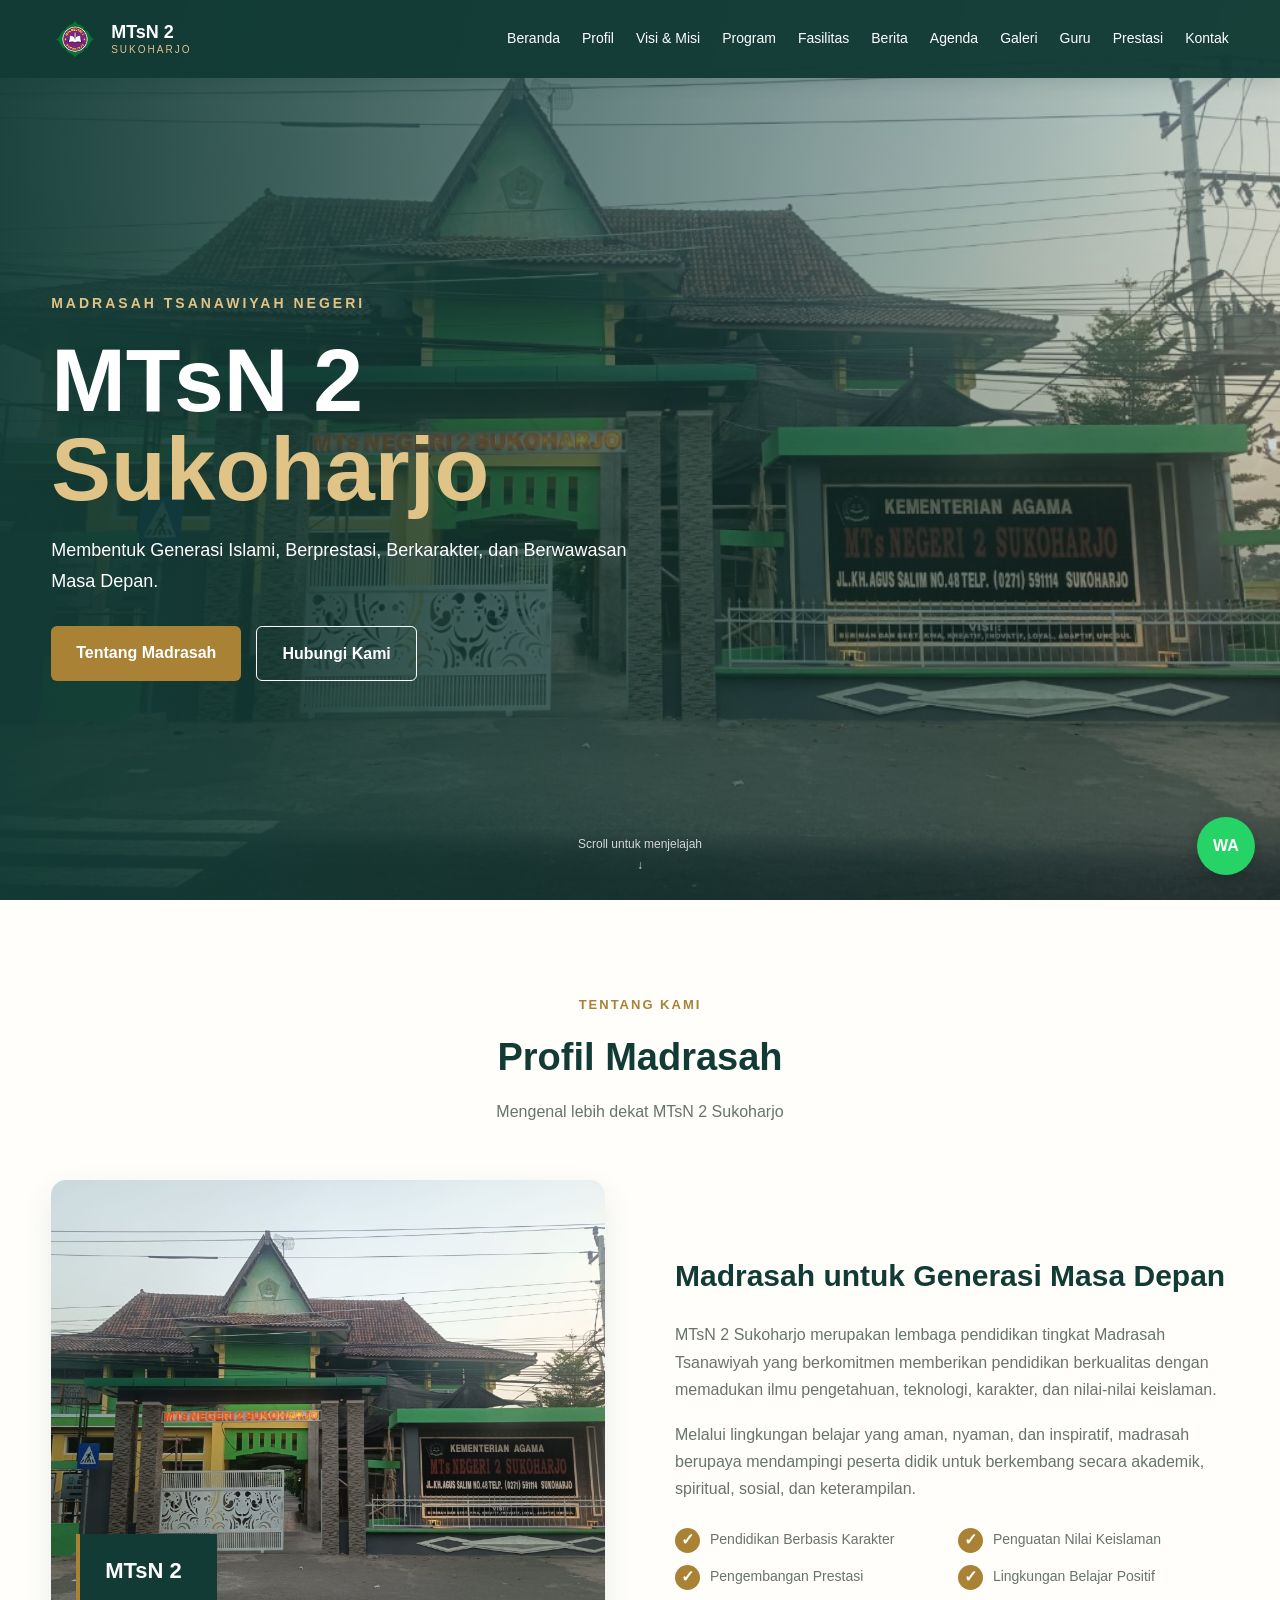
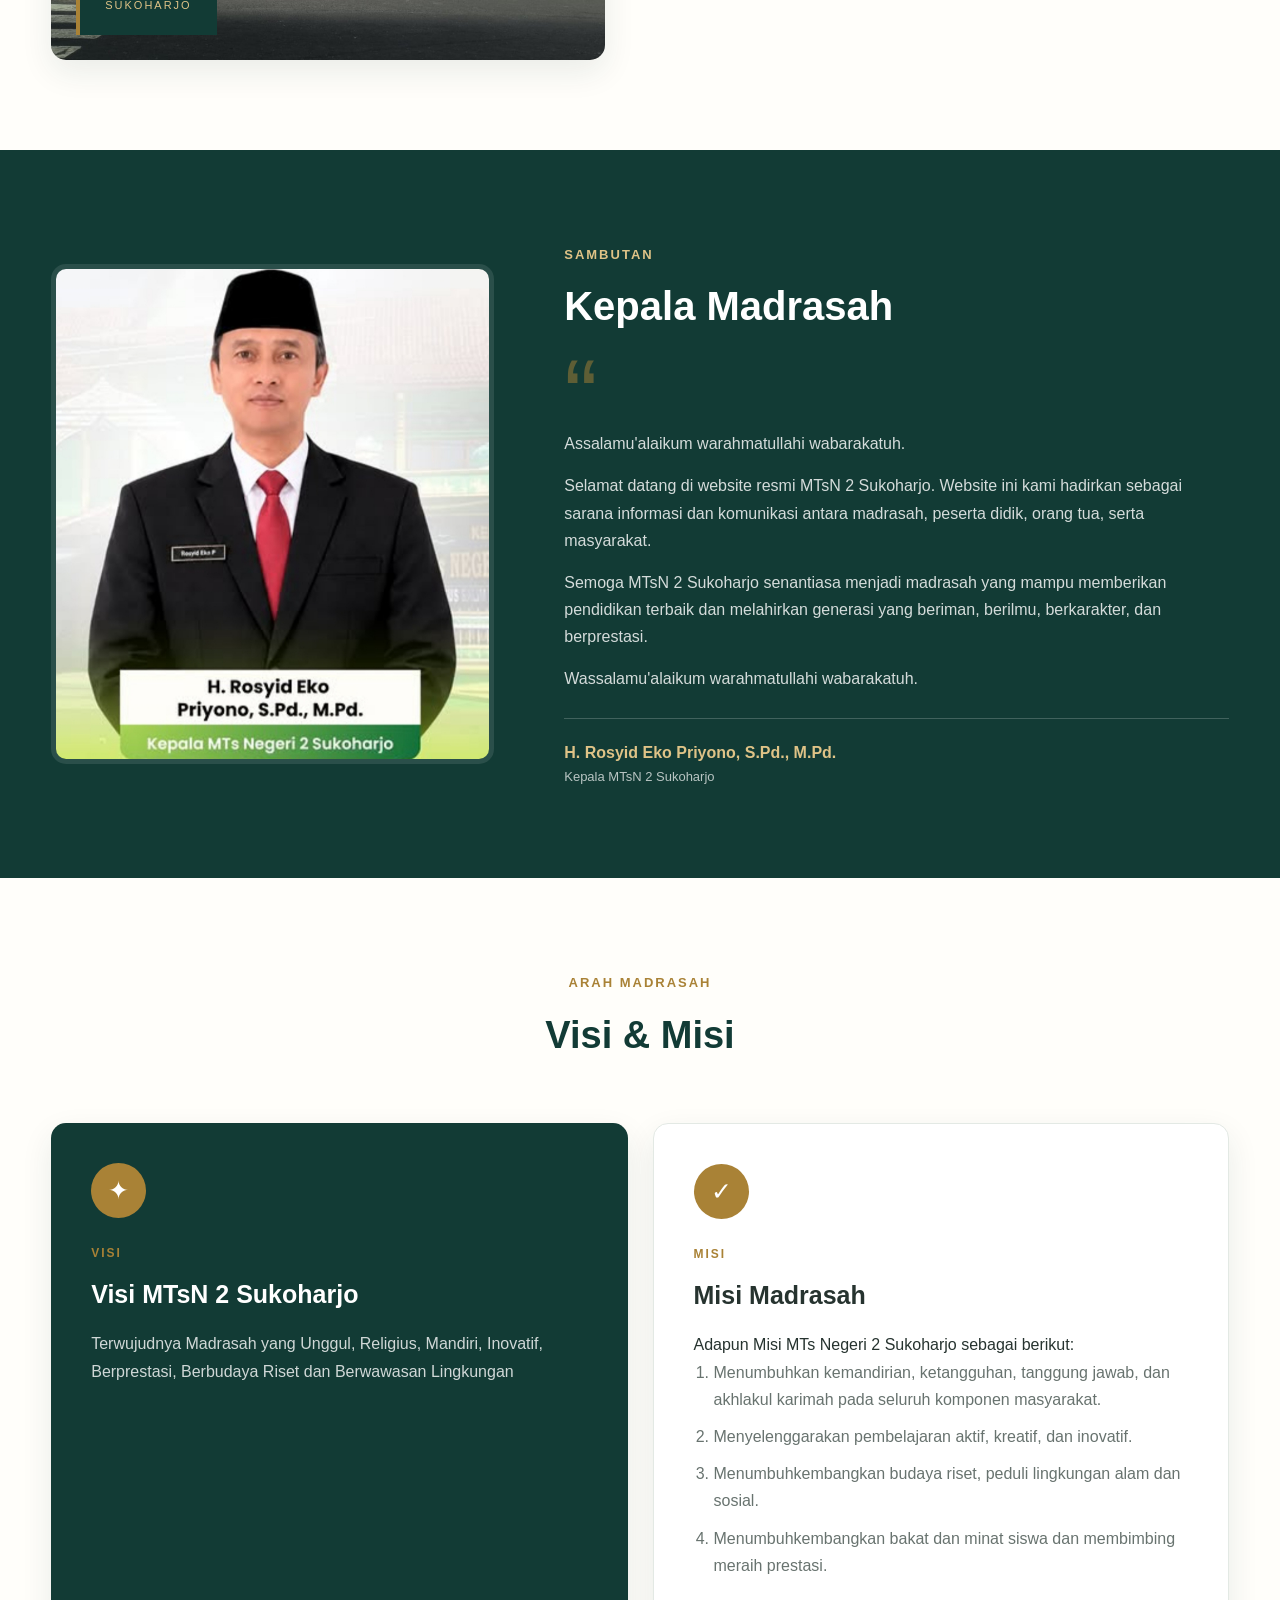
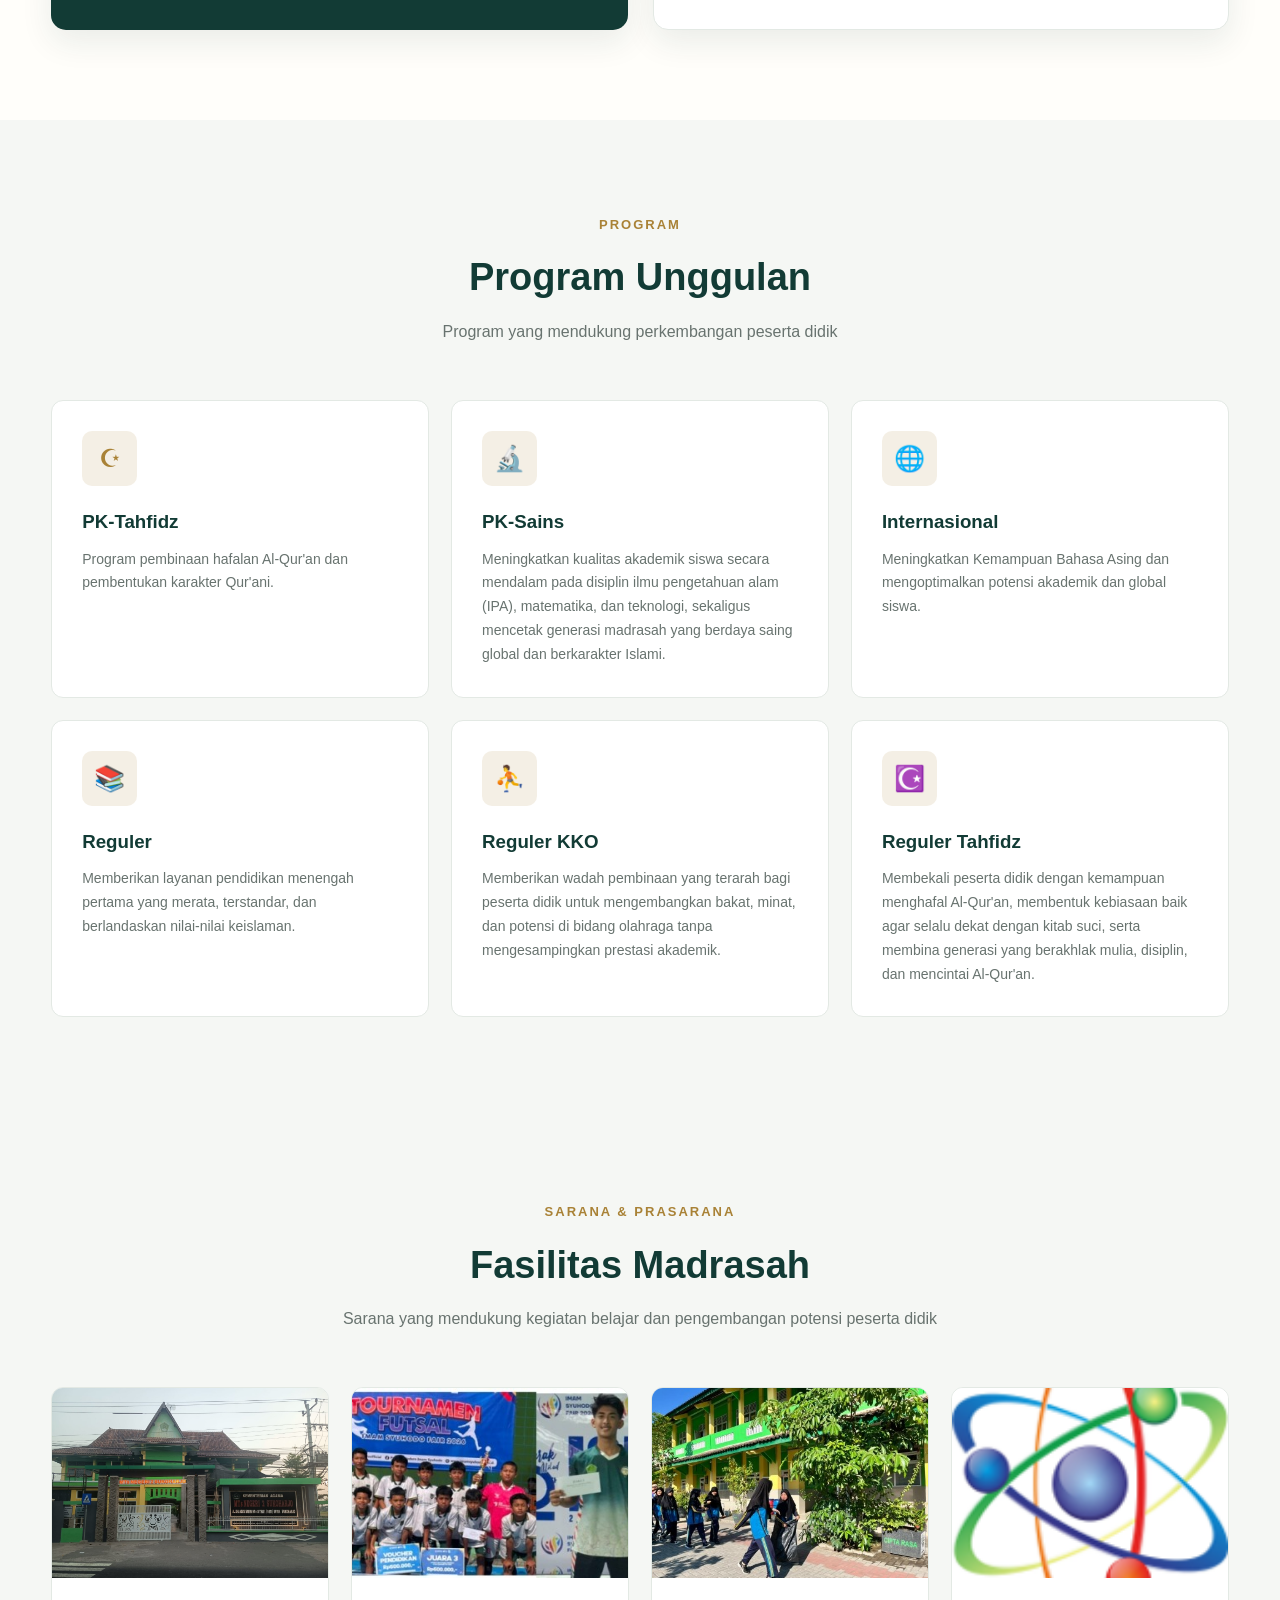
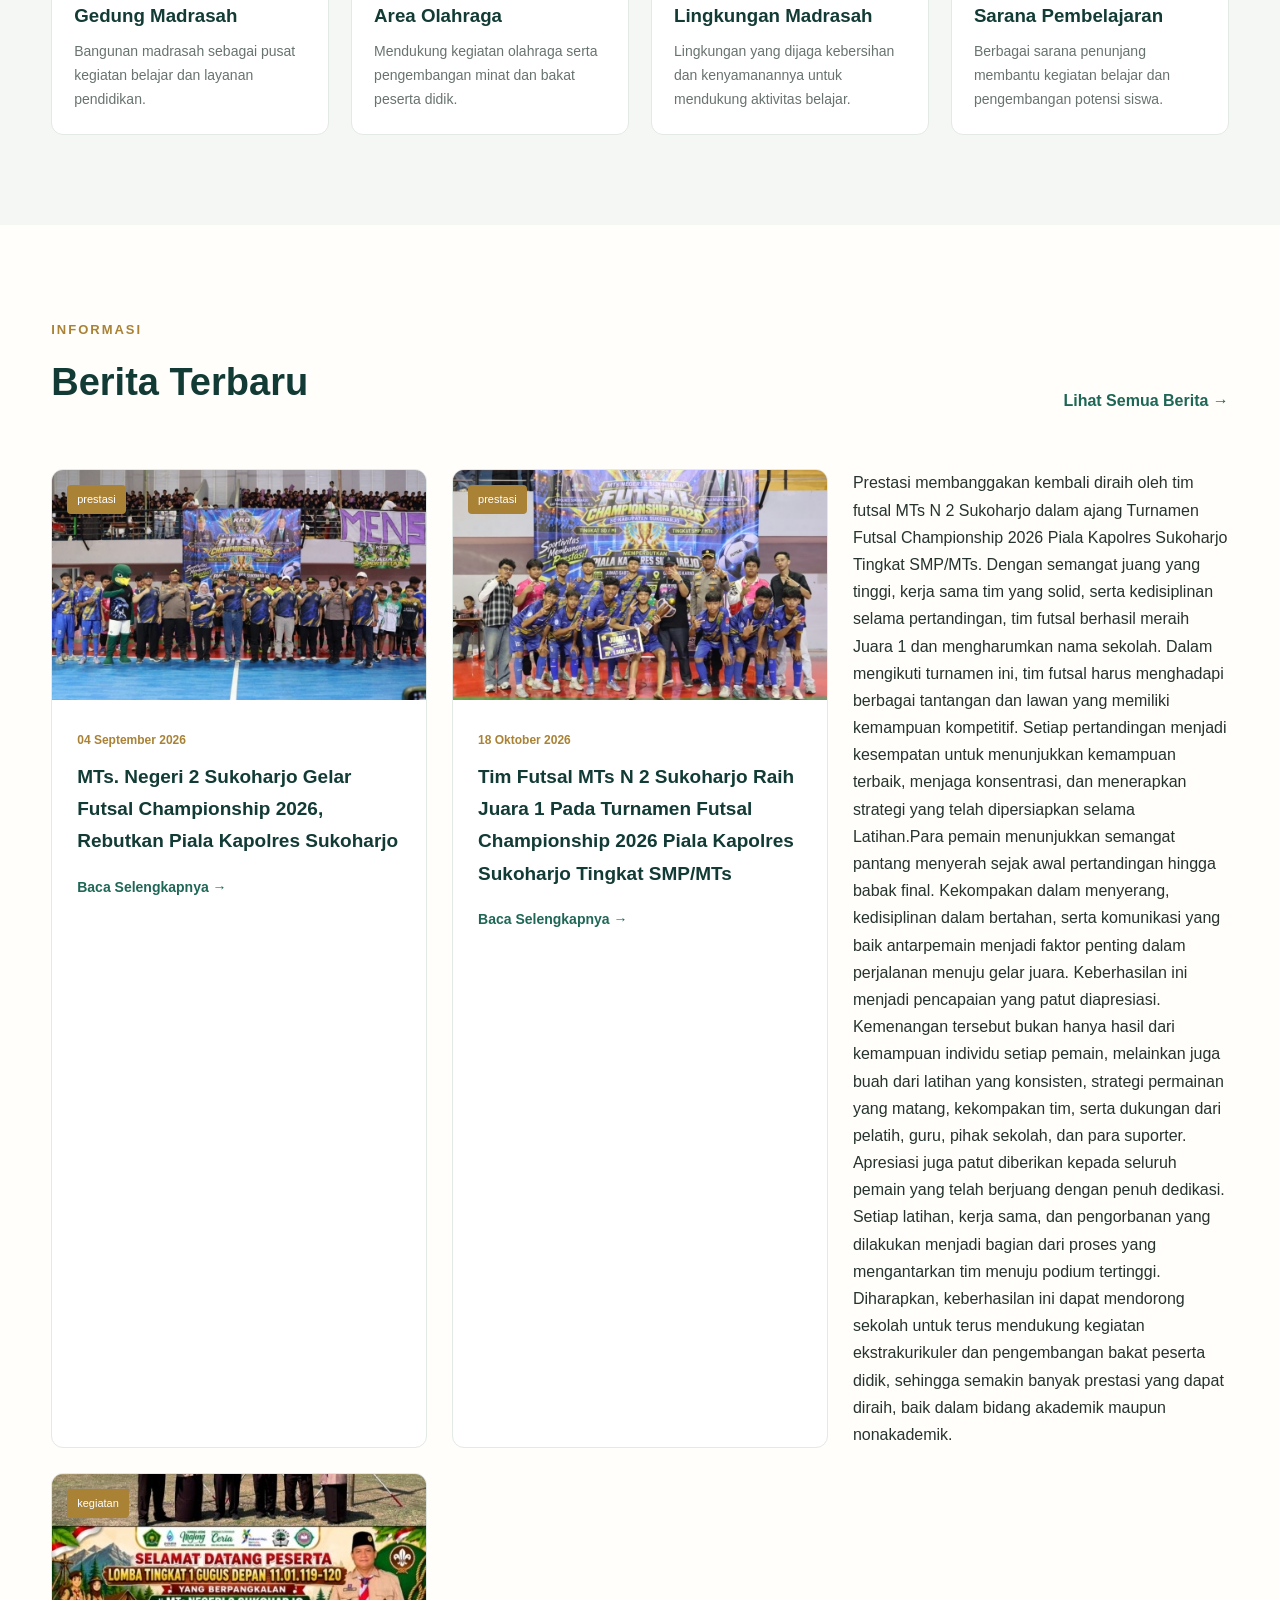
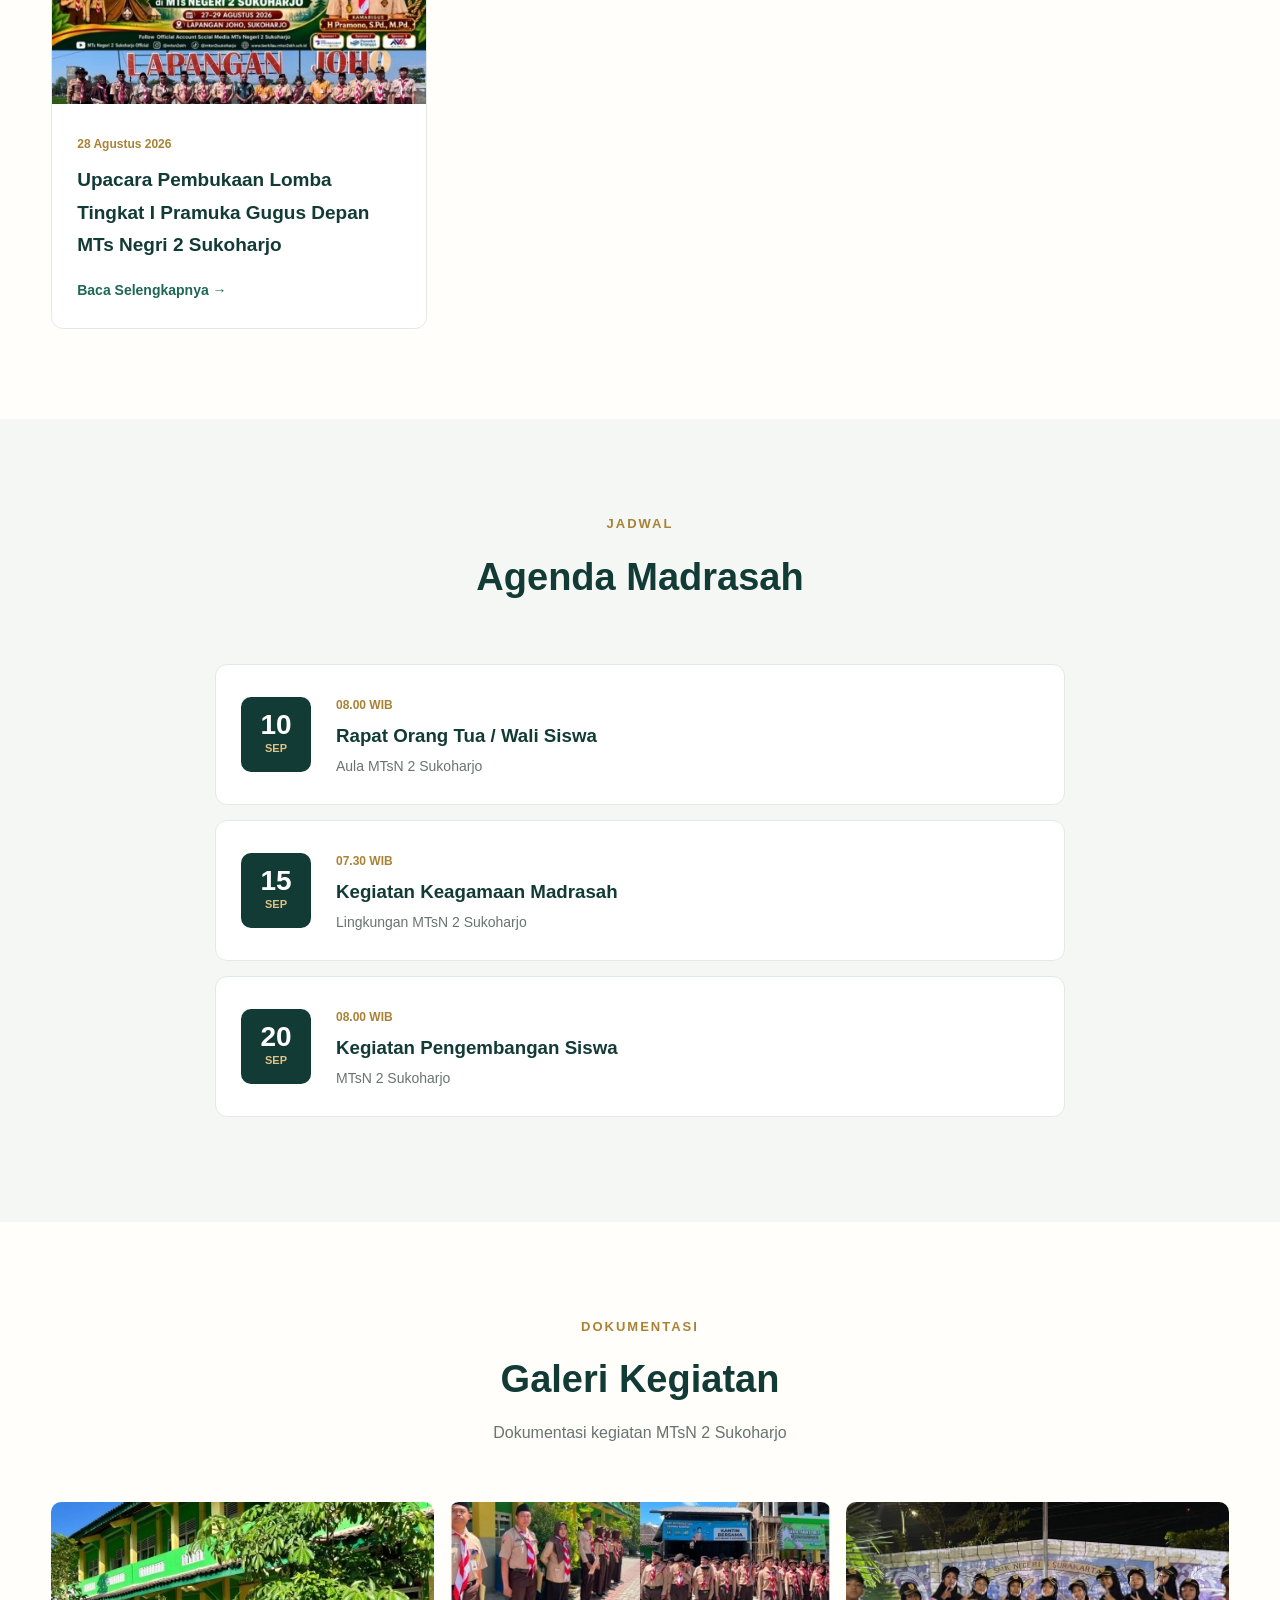
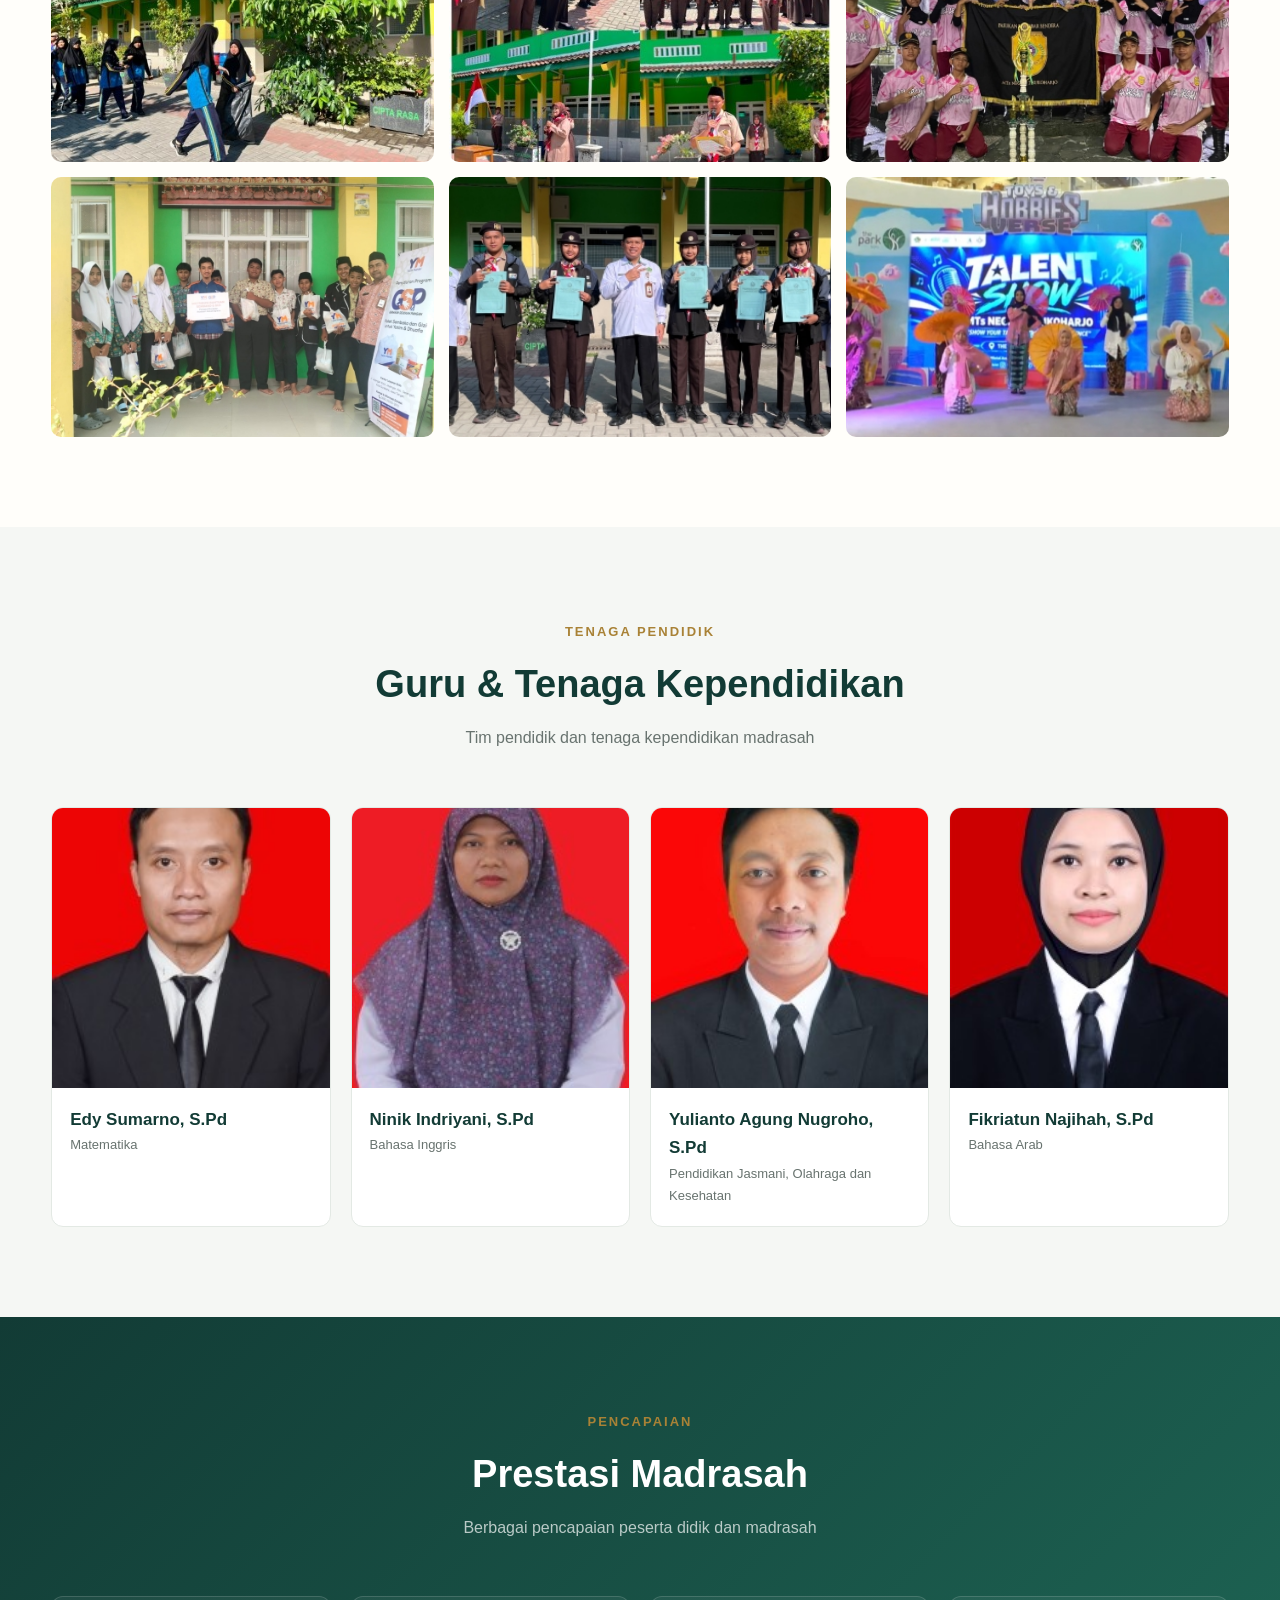
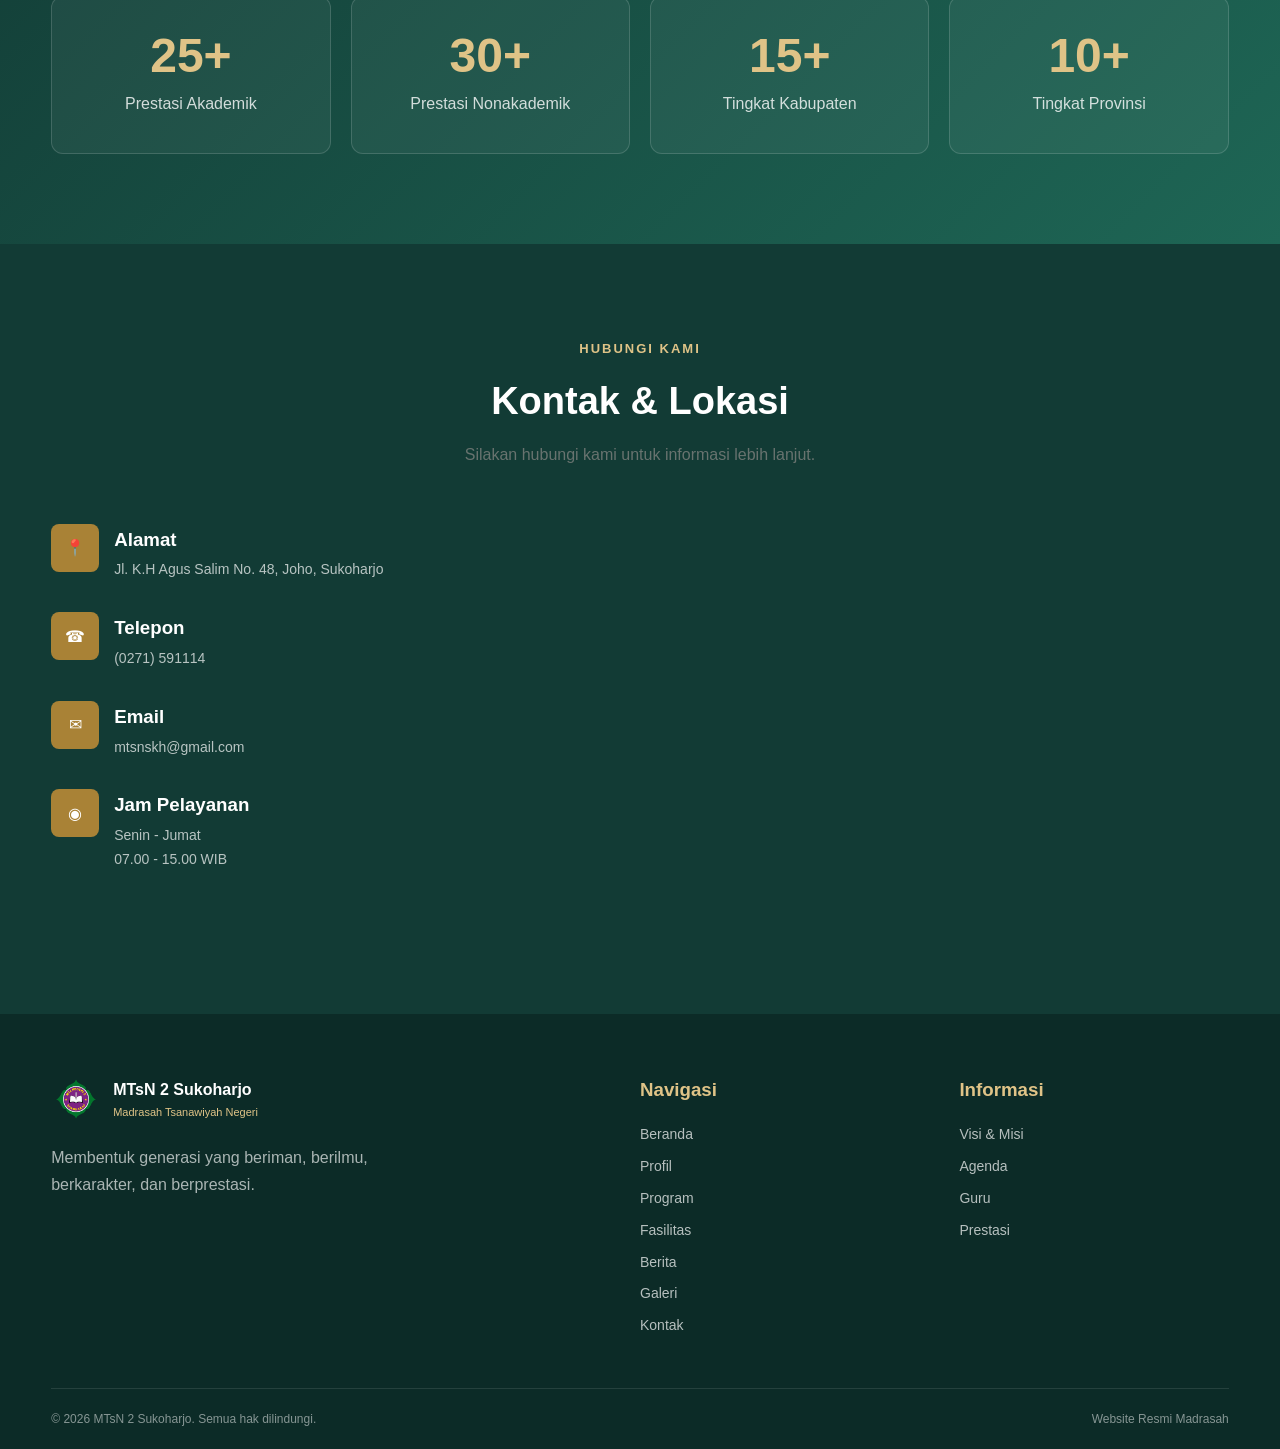
==== commit b3422fcb: "Fix layout by adjusting article structure and ensuring proper formatting for futsal achievement anno" ====
--- a/index.html
+++ b/index.html
@@ -758,17 +758,17 @@
                         <a href="berita-futsal.html">
                             Baca Selengkapnya →
                         </a>
- Prestasi membanggakan kembali diraih oleh tim futsal MTs N 2 Sukoharjo dalam ajang Turnamen Futsal Championship 2026 Piala Kapolres Sukoharjo Tingkat SMP/MTs. Dengan semangat juang yang tinggi, kerja sama tim yang solid, serta kedisiplinan selama pertandingan, tim futsal berhasil meraih Juara 1 dan mengharumkan nama sekolah.
+
+                    </div>
+
+                </article>
+Prestasi membanggakan kembali diraih oleh tim futsal MTs N 2 Sukoharjo dalam ajang Turnamen Futsal Championship 2026 Piala Kapolres Sukoharjo Tingkat SMP/MTs. Dengan semangat juang yang tinggi, kerja sama tim yang solid, serta kedisiplinan selama pertandingan, tim futsal berhasil meraih Juara 1 dan mengharumkan nama sekolah.
 
 Dalam mengikuti turnamen ini, tim futsal harus menghadapi berbagai tantangan dan lawan yang memiliki kemampuan kompetitif. Setiap pertandingan menjadi kesempatan untuk menunjukkan kemampuan terbaik, menjaga konsentrasi, dan menerapkan strategi yang telah dipersiapkan selama Latihan.Para pemain menunjukkan semangat pantang menyerah sejak awal pertandingan hingga babak final. Kekompakan dalam menyerang, kedisiplinan dalam bertahan, serta komunikasi yang baik antarpemain menjadi faktor penting dalam perjalanan menuju gelar juara.
 
 Keberhasilan ini menjadi pencapaian yang patut diapresiasi. Kemenangan tersebut bukan hanya hasil dari kemampuan individu setiap pemain, melainkan juga buah dari latihan yang konsisten, strategi permainan yang matang, kekompakan tim, serta dukungan dari pelatih, guru, pihak sekolah, dan para suporter. Apresiasi juga patut diberikan kepada seluruh pemain yang telah berjuang dengan penuh dedikasi. Setiap latihan, kerja sama, dan pengorbanan yang dilakukan menjadi bagian dari proses yang mengantarkan tim menuju podium tertinggi.
 
 Diharapkan, keberhasilan ini dapat mendorong sekolah untuk terus mendukung kegiatan ekstrakurikuler dan pengembangan bakat peserta didik, sehingga semakin banyak prestasi yang dapat diraih, baik dalam bidang akademik maupun nonakademik.
-                    </div>
-
-                </article>
-
 
                 <article class="berita-card">
 
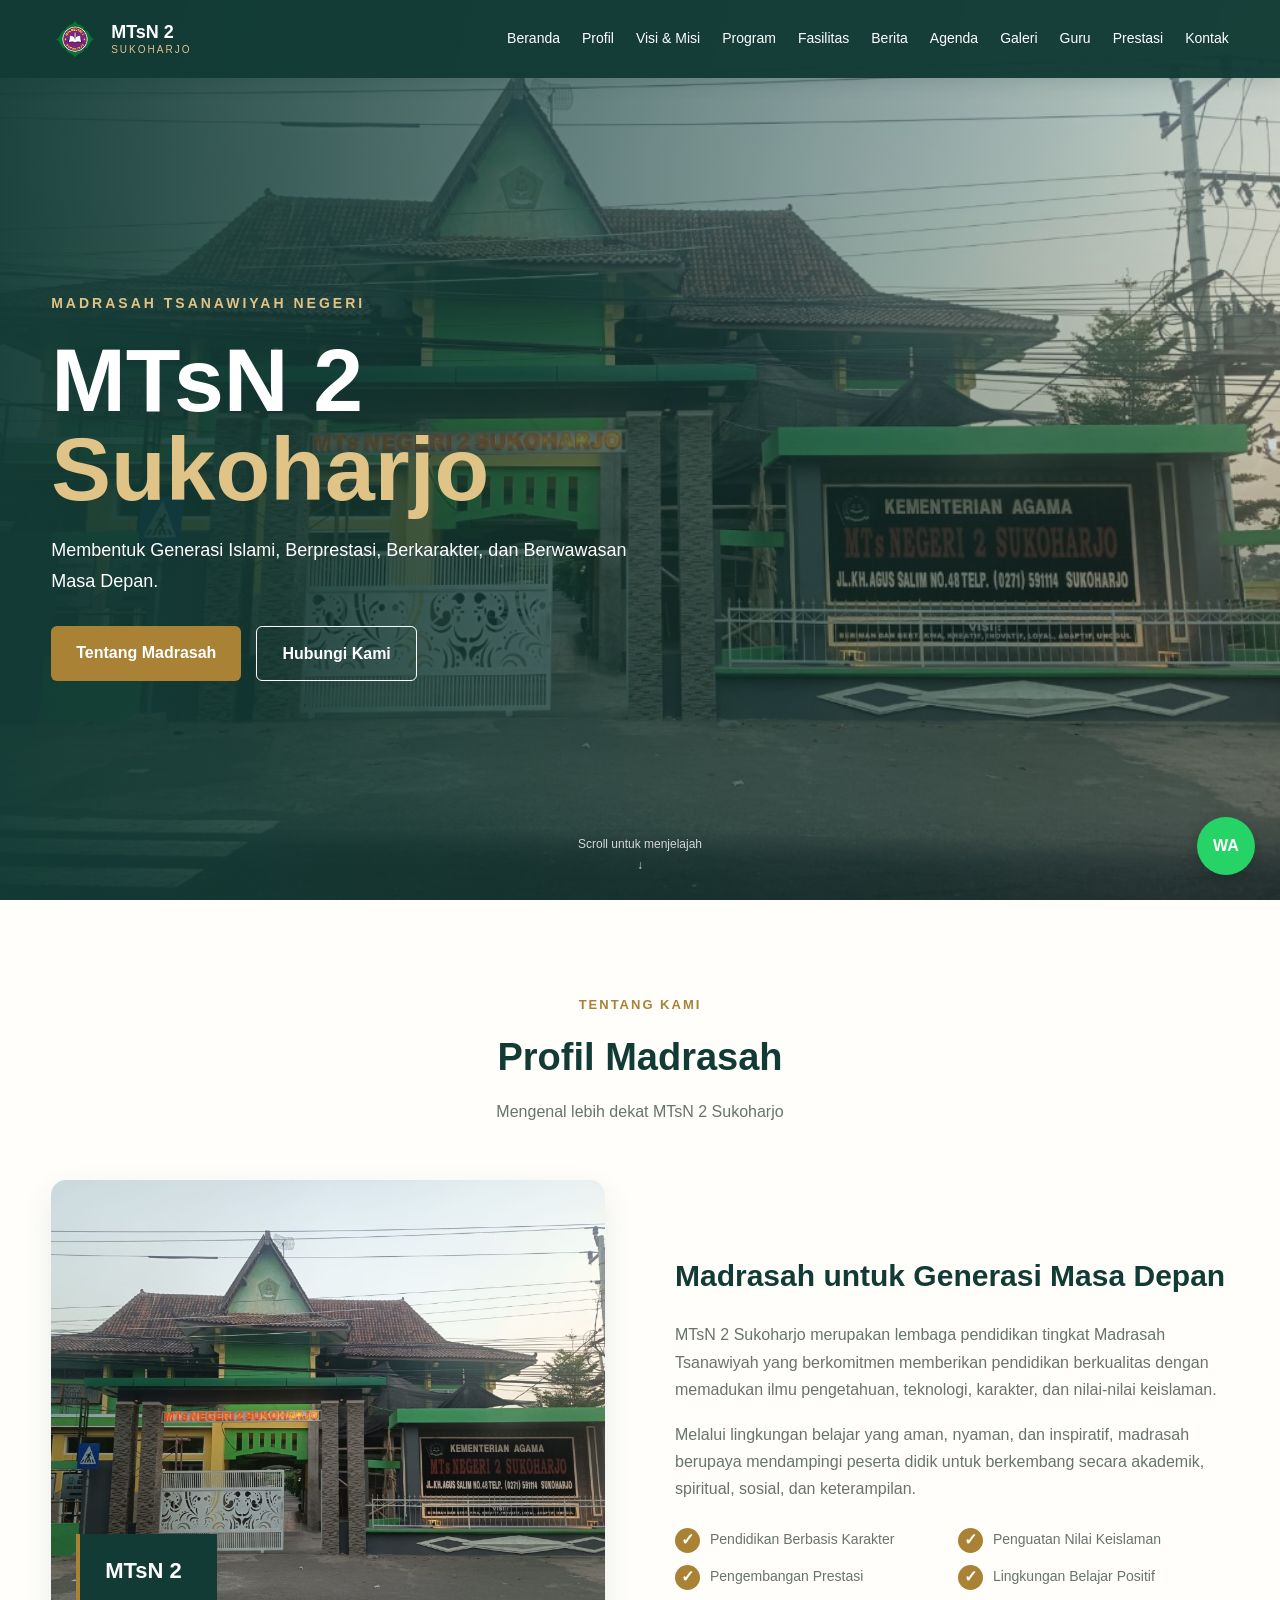
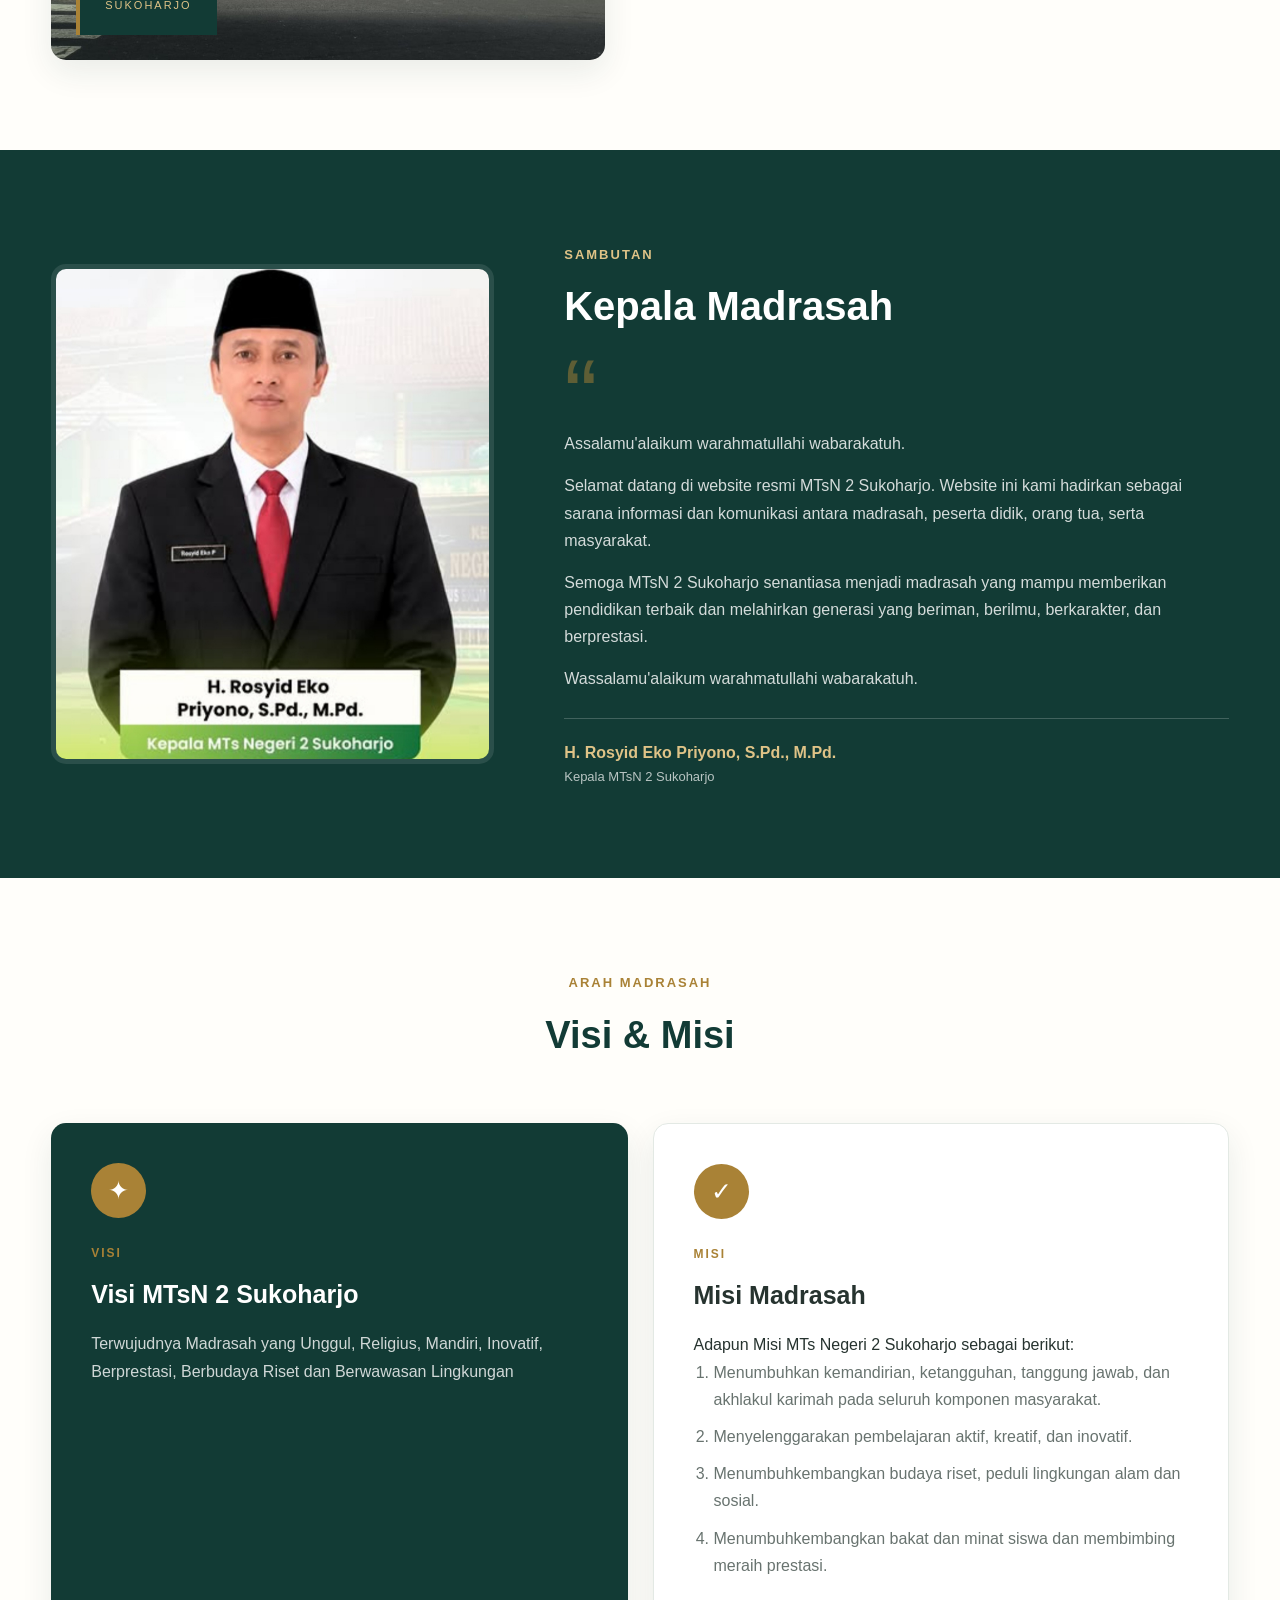
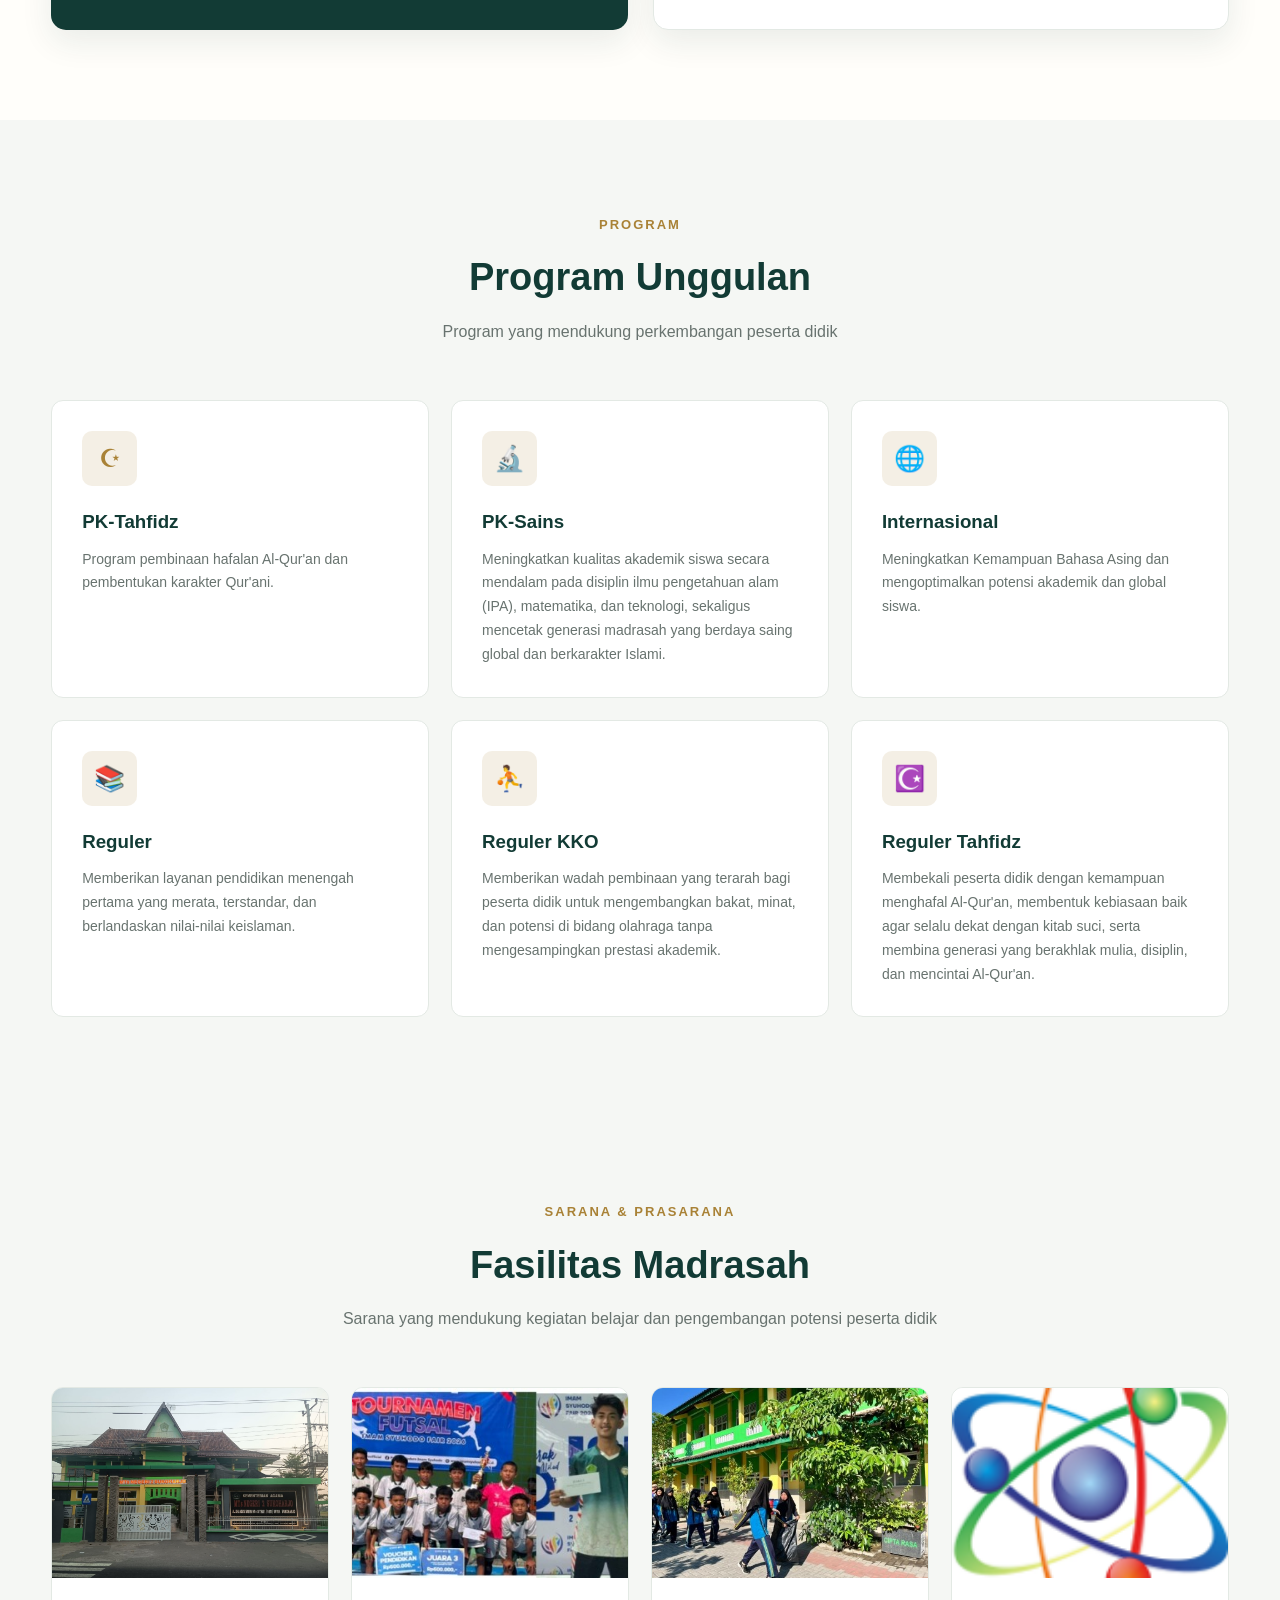
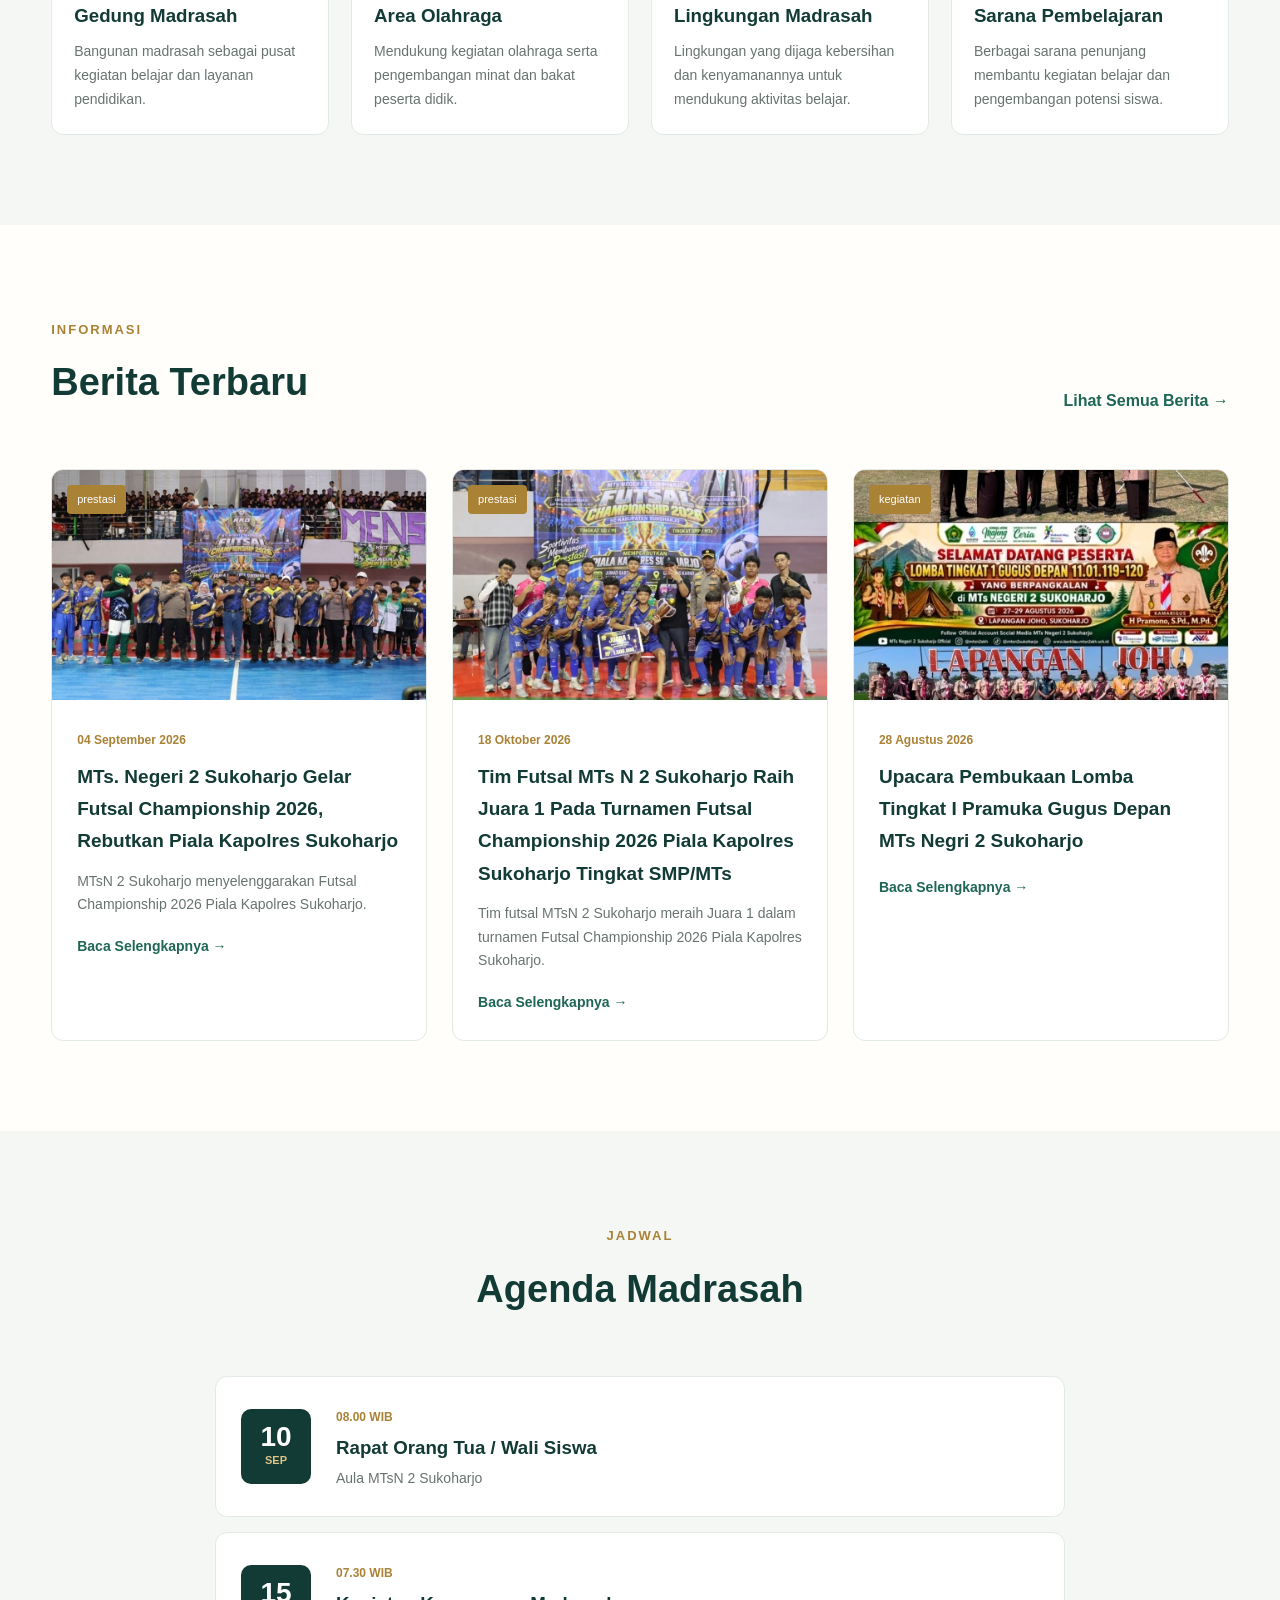
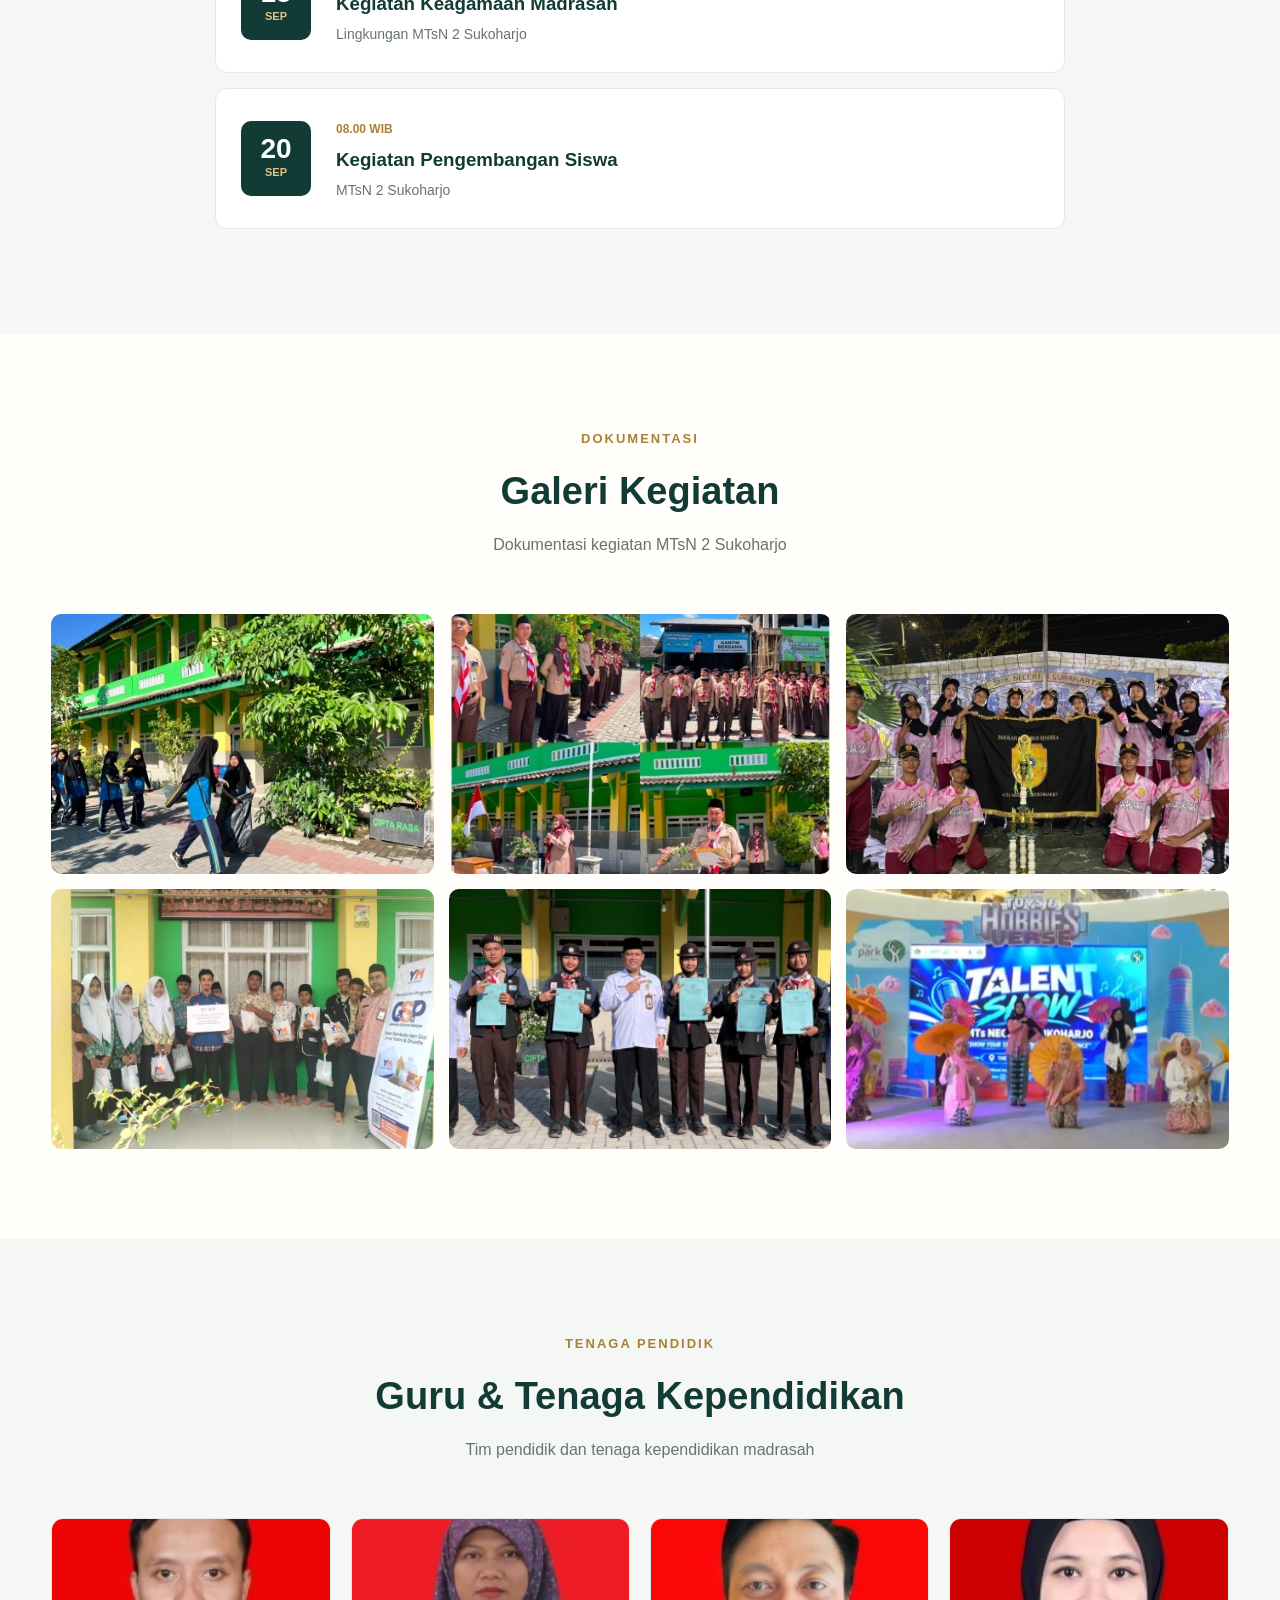
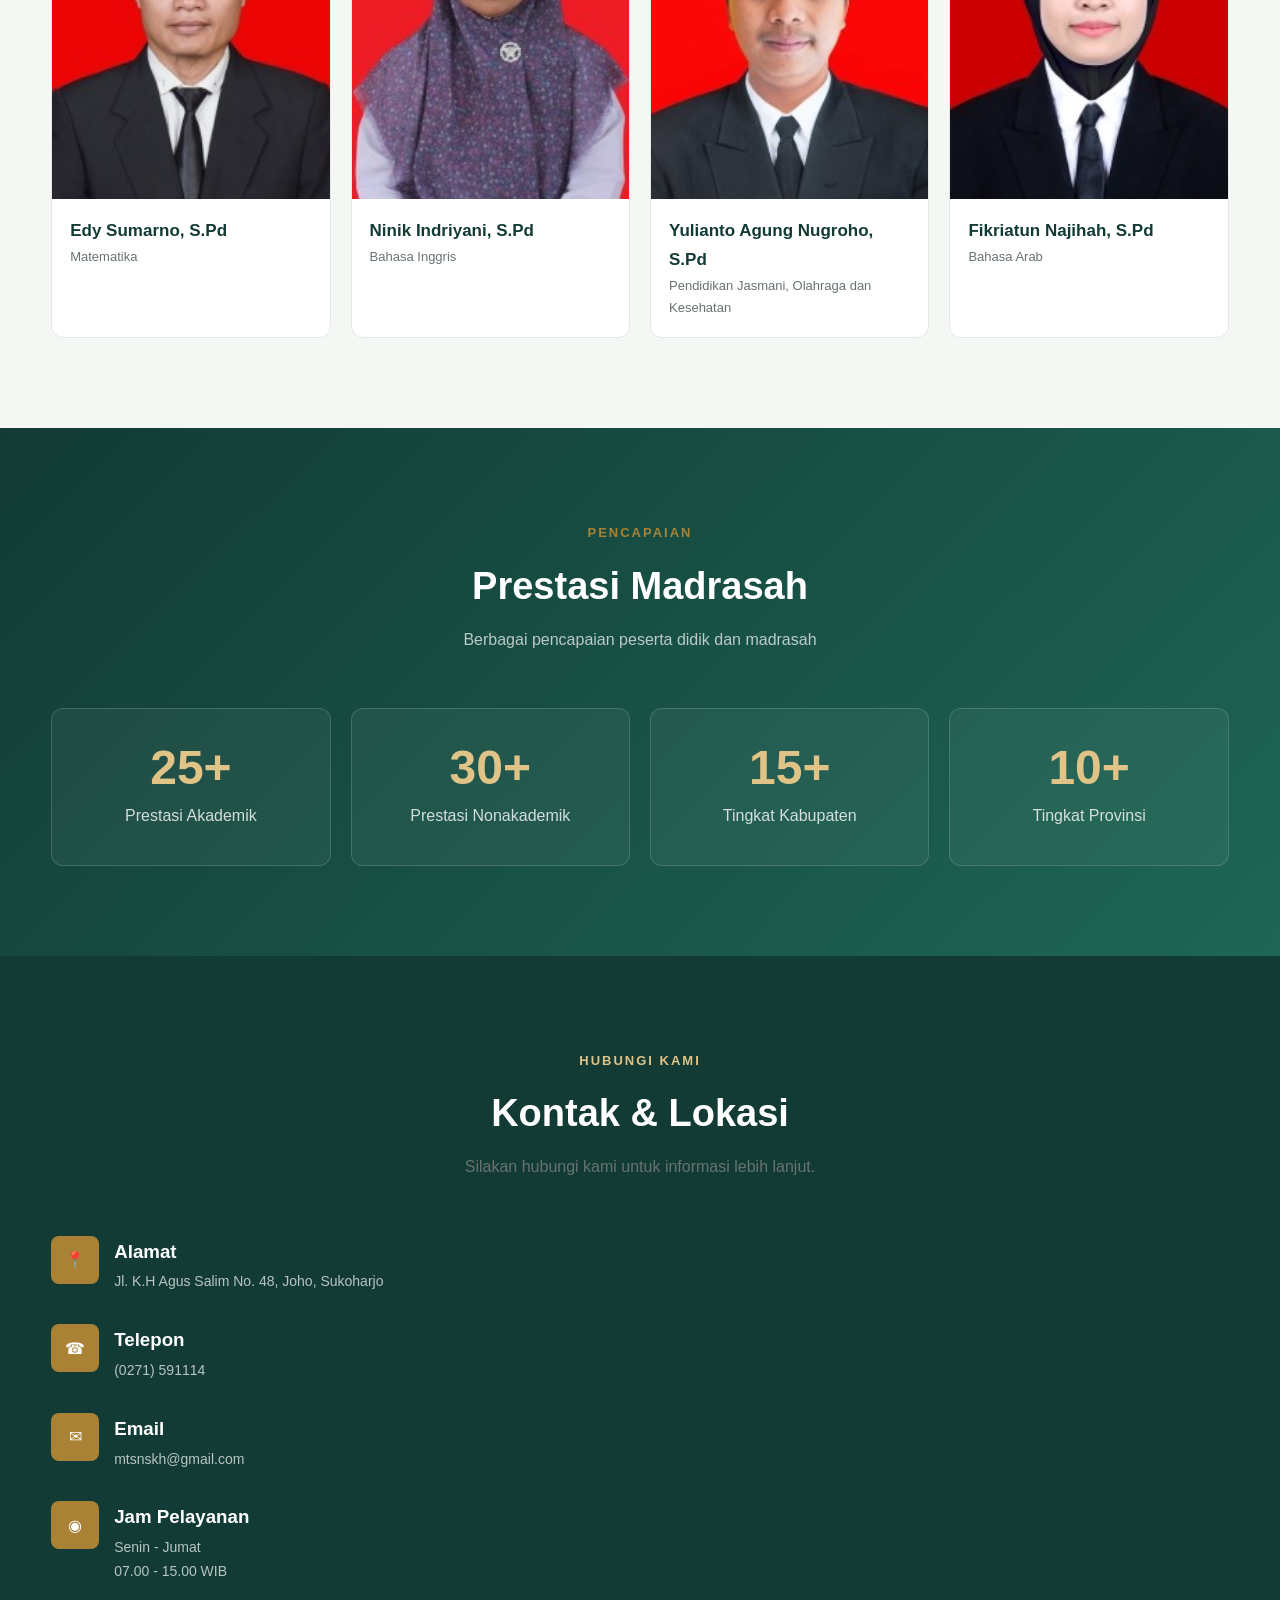
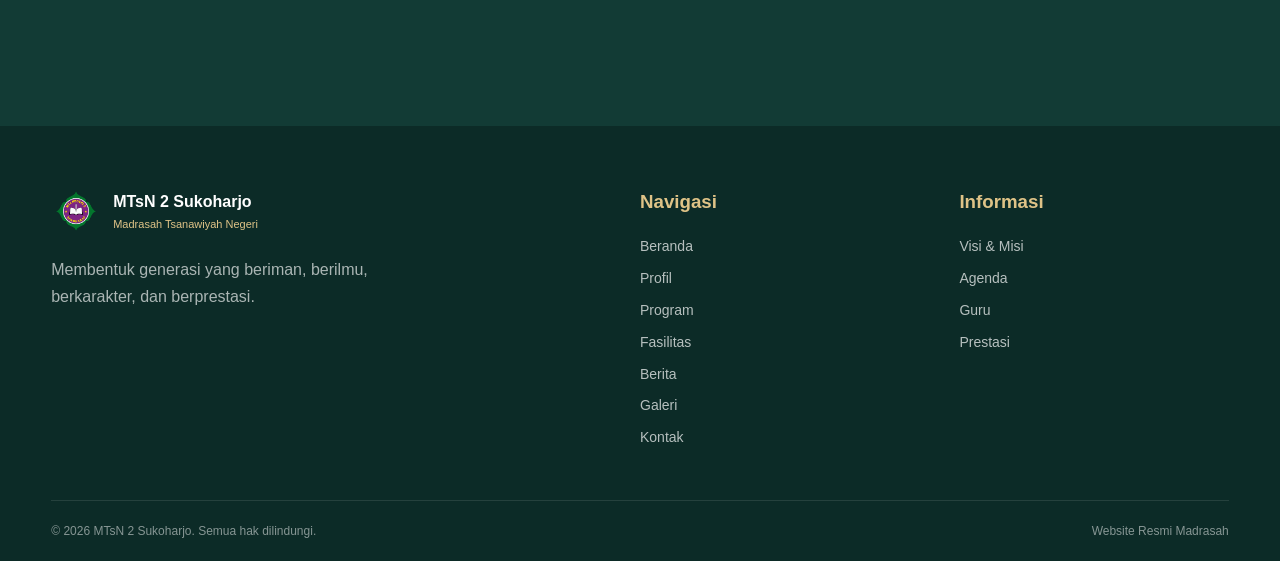
==== commit 3dbcc85d: "Update futsal news section with recent achievements and create dedicated article for championship vi" ====
--- a/index.html
+++ b/index.html
@@ -715,7 +715,7 @@
                         </h3>
 
                         <p>
-                            
+                            MTsN 2 Sukoharjo menyelenggarakan Futsal Championship 2026 Piala Kapolres Sukoharjo.
                         </p>
 
                         <a href="berita-futsal.html">
@@ -752,23 +752,16 @@
                         </h3>
 
                         <p>
-                         
+                            Tim futsal MTsN 2 Sukoharjo meraih Juara 1 dalam turnamen Futsal Championship 2026 Piala Kapolres Sukoharjo.
                         </p>
 
-                        <a href="berita-futsal.html">
+                        <a href="berita-futsal-juara.html">
                             Baca Selengkapnya →
                         </a>
 
                     </div>
 
                 </article>
-Prestasi membanggakan kembali diraih oleh tim futsal MTs N 2 Sukoharjo dalam ajang Turnamen Futsal Championship 2026 Piala Kapolres Sukoharjo Tingkat SMP/MTs. Dengan semangat juang yang tinggi, kerja sama tim yang solid, serta kedisiplinan selama pertandingan, tim futsal berhasil meraih Juara 1 dan mengharumkan nama sekolah.
-
-Dalam mengikuti turnamen ini, tim futsal harus menghadapi berbagai tantangan dan lawan yang memiliki kemampuan kompetitif. Setiap pertandingan menjadi kesempatan untuk menunjukkan kemampuan terbaik, menjaga konsentrasi, dan menerapkan strategi yang telah dipersiapkan selama Latihan.Para pemain menunjukkan semangat pantang menyerah sejak awal pertandingan hingga babak final. Kekompakan dalam menyerang, kedisiplinan dalam bertahan, serta komunikasi yang baik antarpemain menjadi faktor penting dalam perjalanan menuju gelar juara.
-
-Keberhasilan ini menjadi pencapaian yang patut diapresiasi. Kemenangan tersebut bukan hanya hasil dari kemampuan individu setiap pemain, melainkan juga buah dari latihan yang konsisten, strategi permainan yang matang, kekompakan tim, serta dukungan dari pelatih, guru, pihak sekolah, dan para suporter. Apresiasi juga patut diberikan kepada seluruh pemain yang telah berjuang dengan penuh dedikasi. Setiap latihan, kerja sama, dan pengorbanan yang dilakukan menjadi bagian dari proses yang mengantarkan tim menuju podium tertinggi.
-
-Diharapkan, keberhasilan ini dapat mendorong sekolah untuk terus mendukung kegiatan ekstrakurikuler dan pengembangan bakat peserta didik, sehingga semakin banyak prestasi yang dapat diraih, baik dalam bidang akademik maupun nonakademik.
 
                 <article class="berita-card">
 
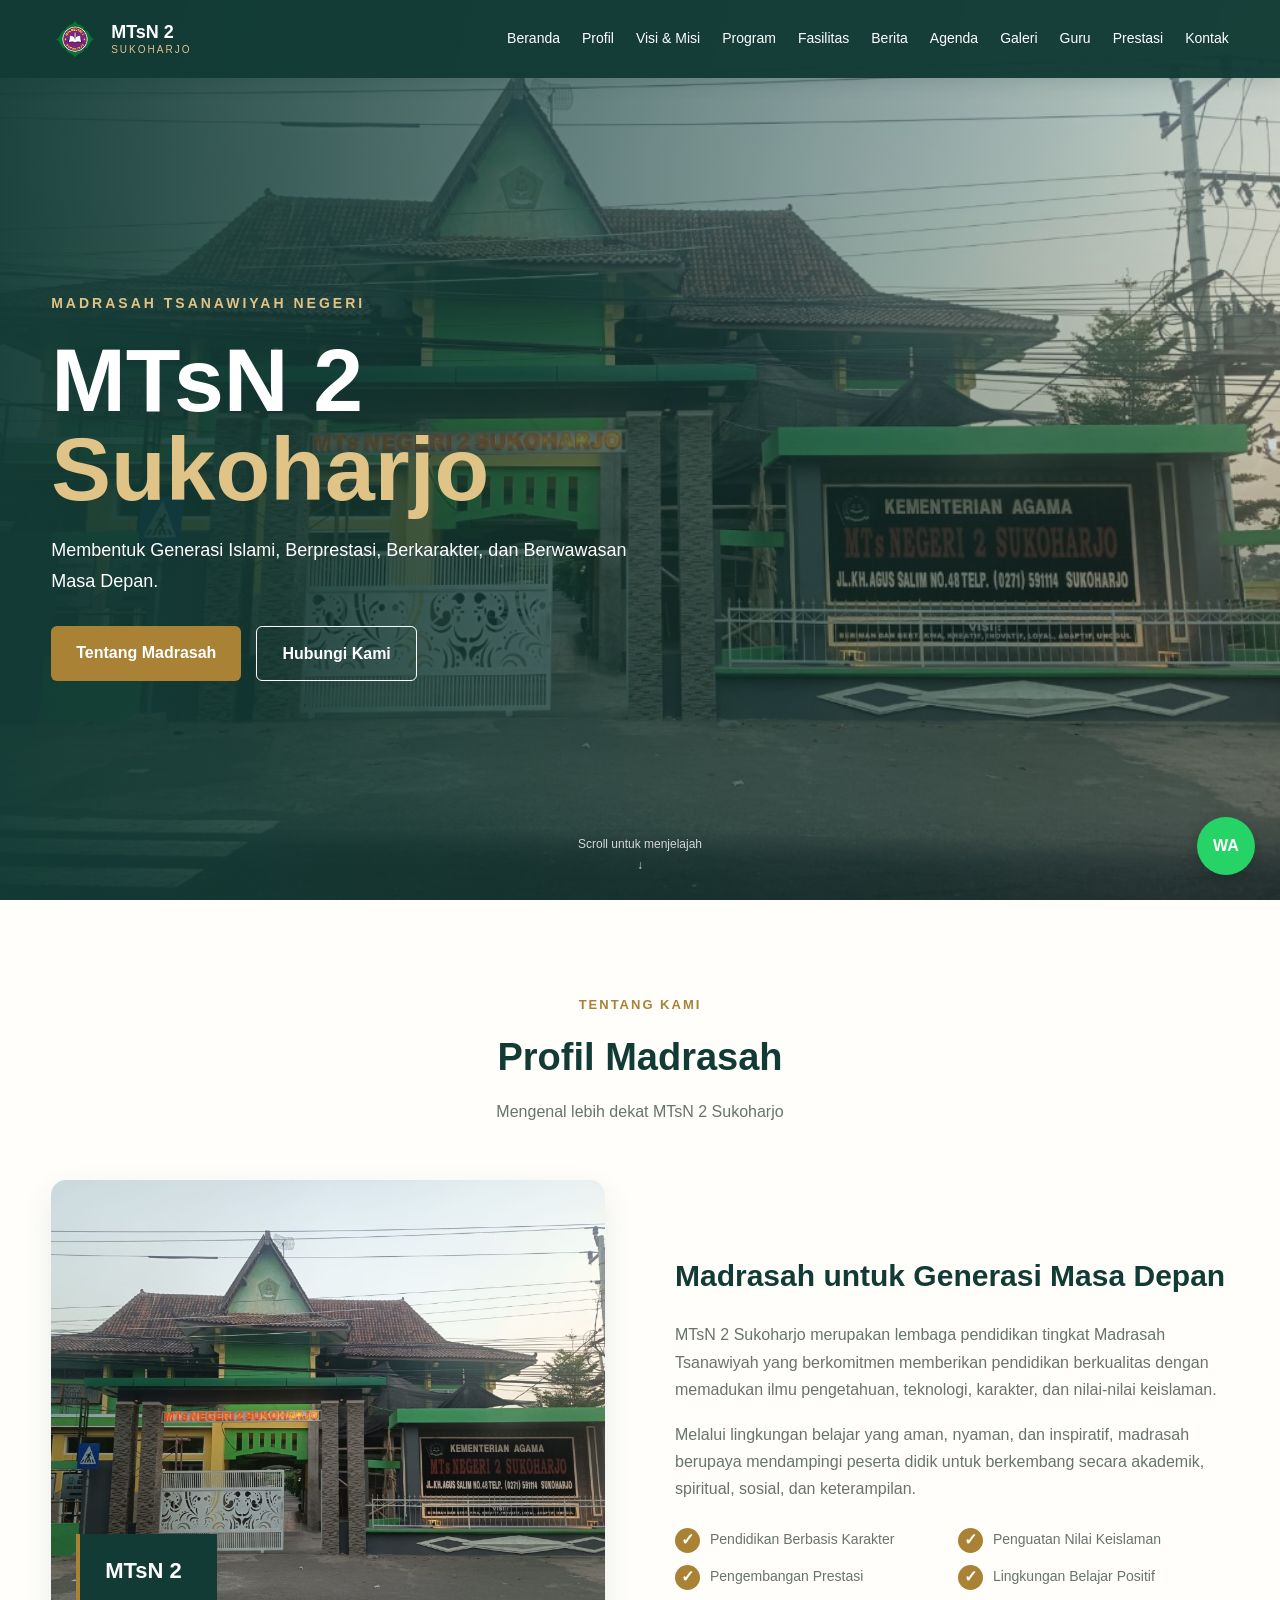
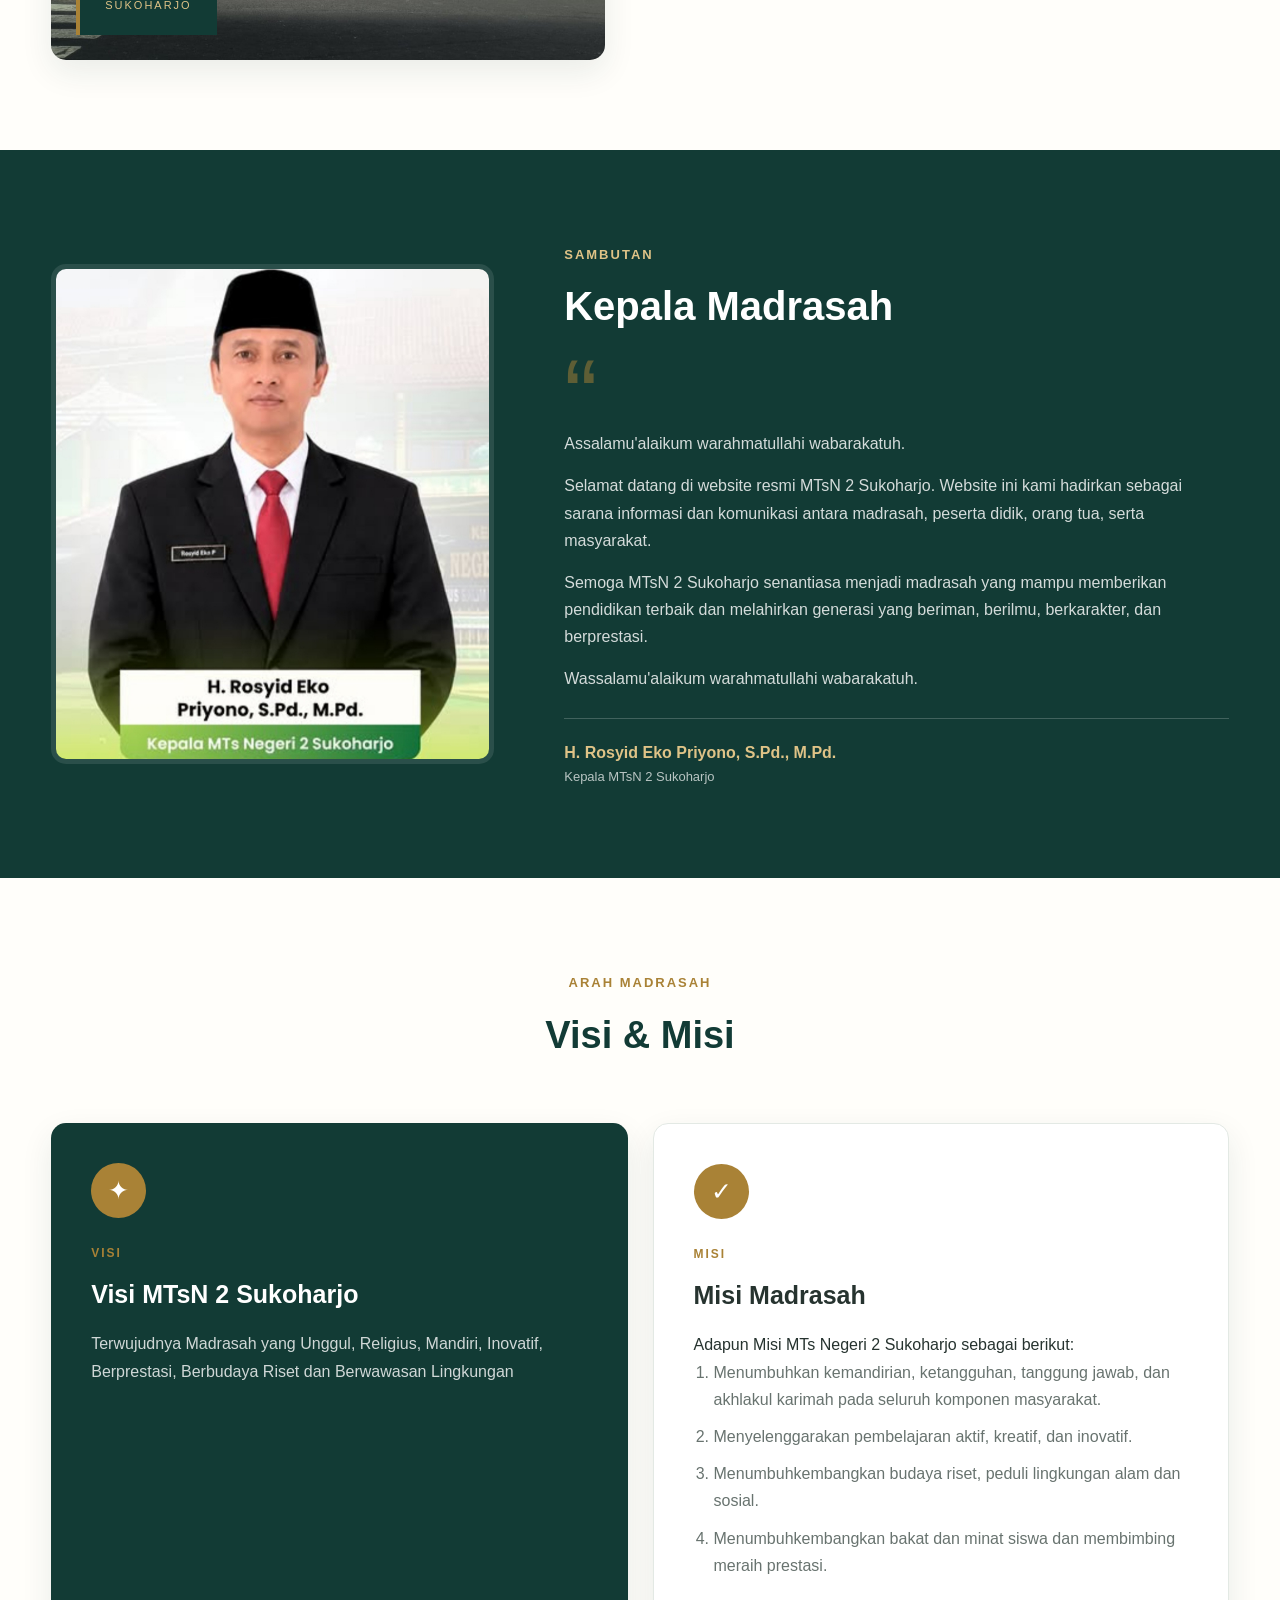
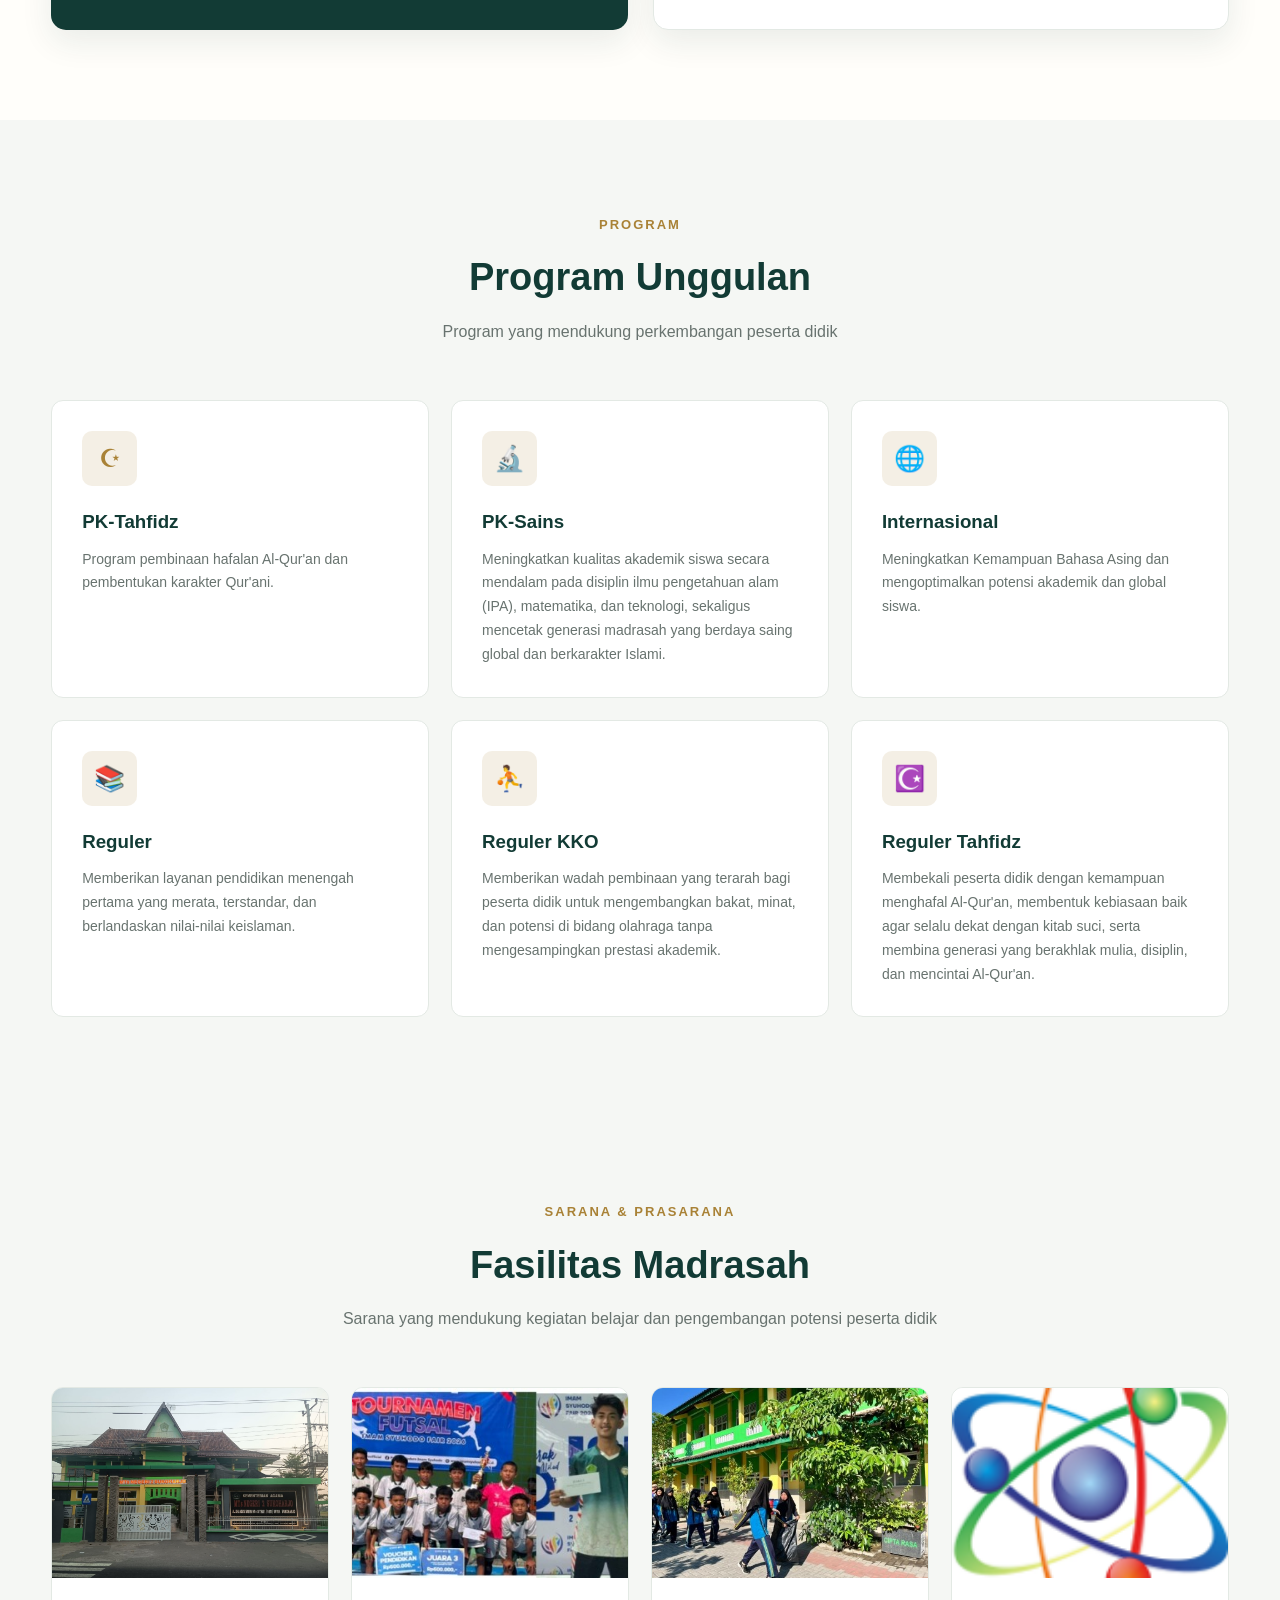
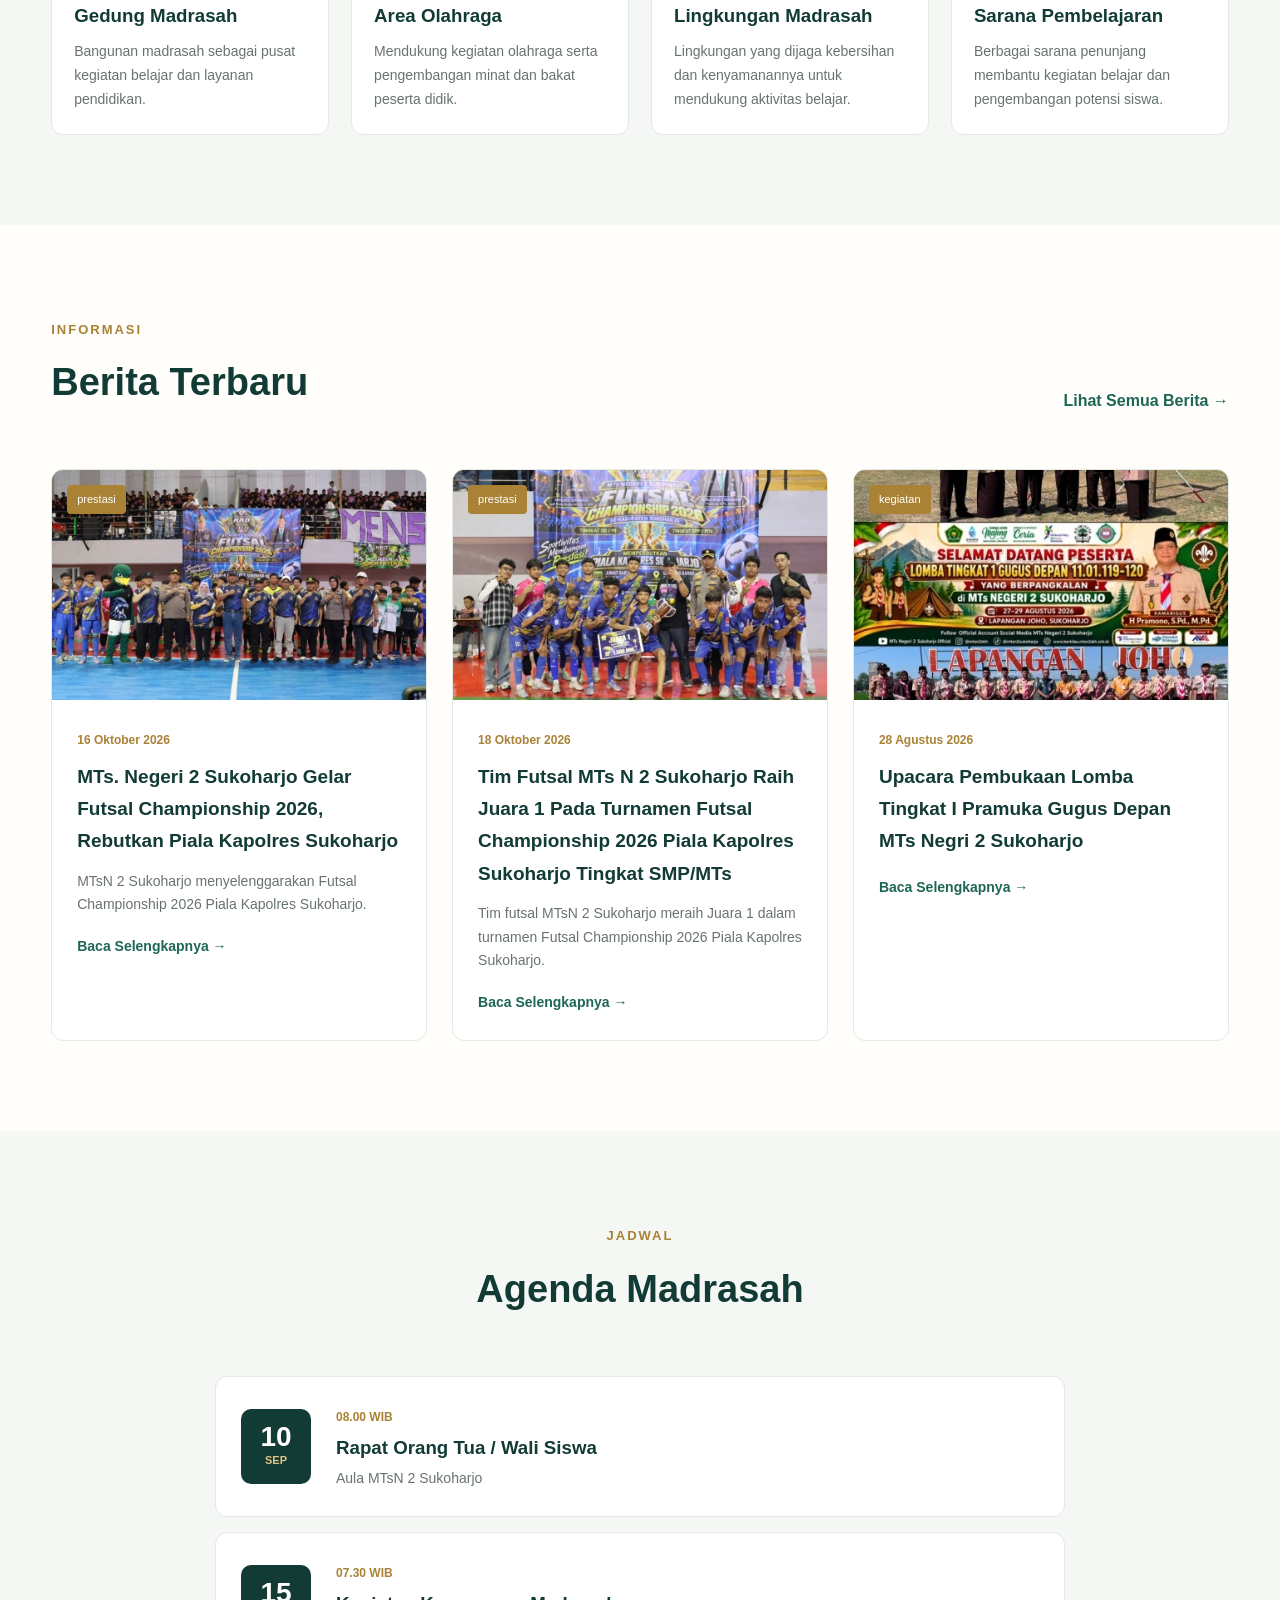
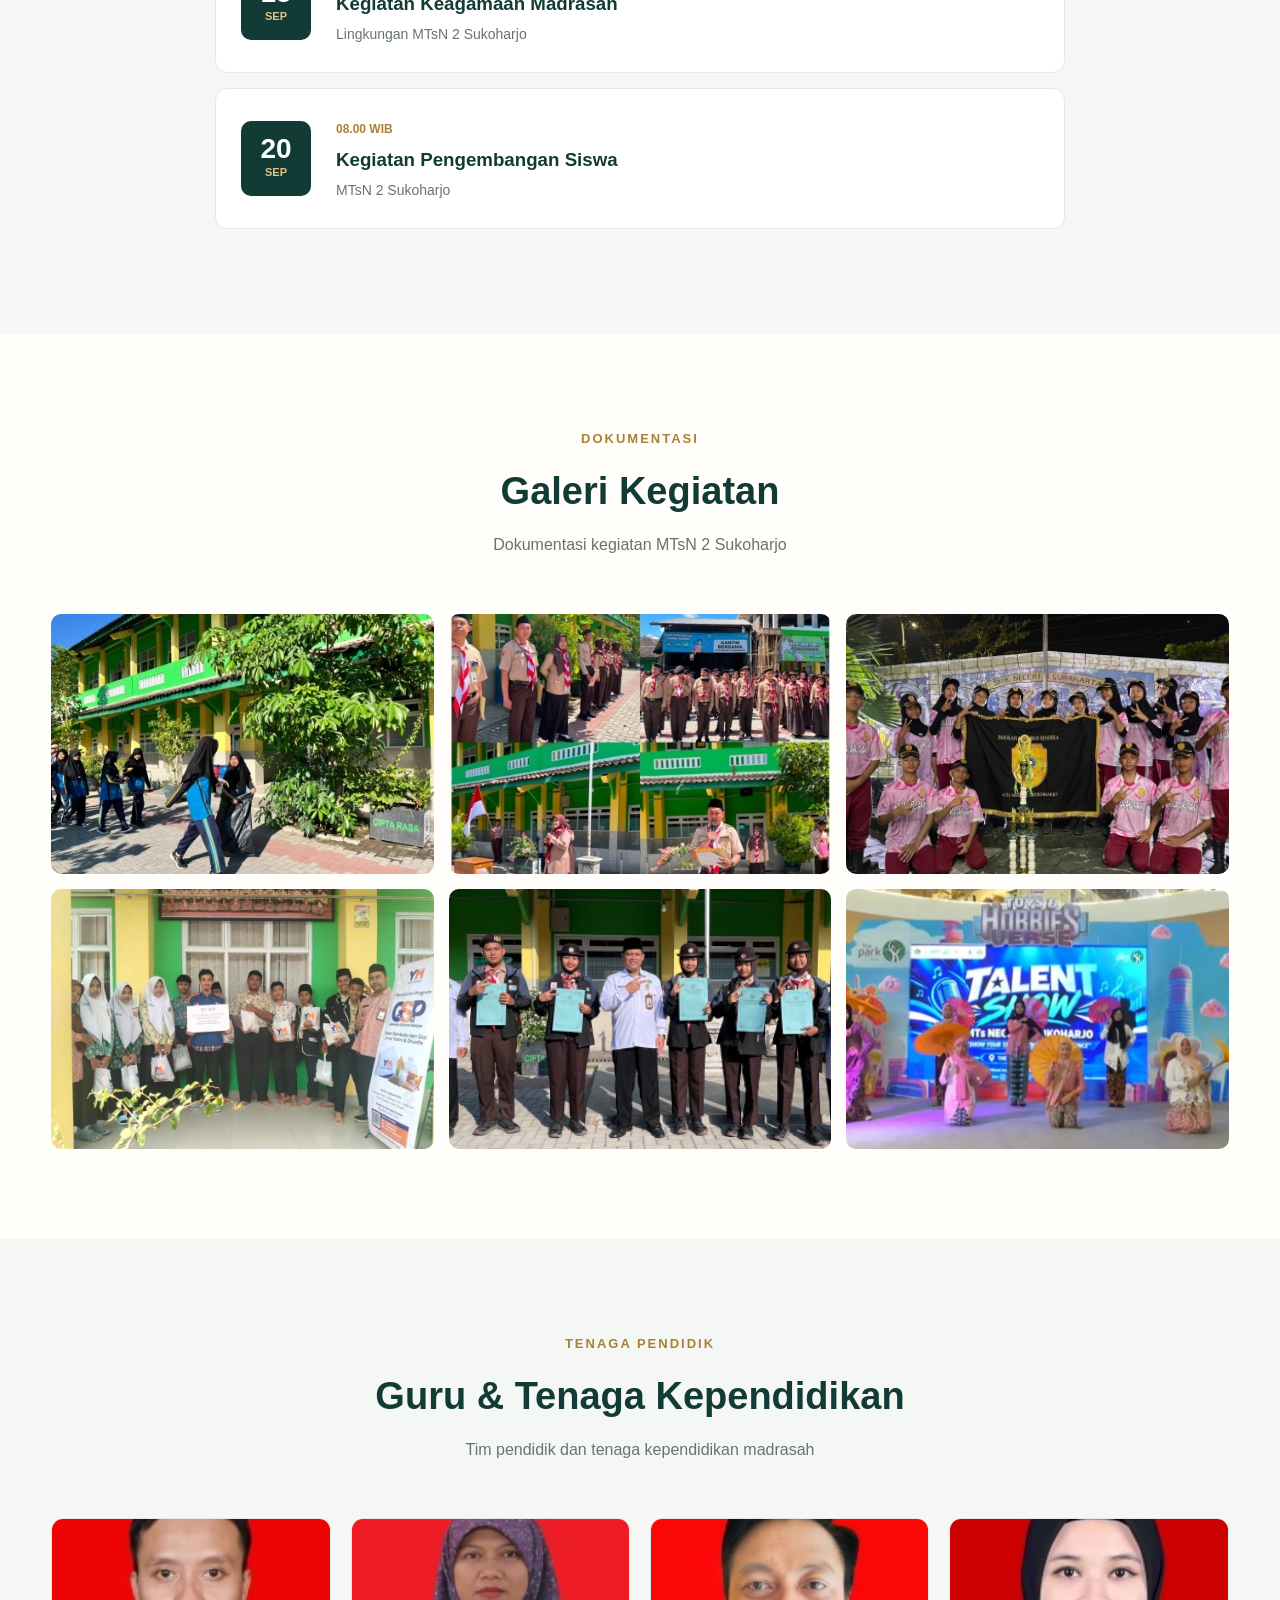
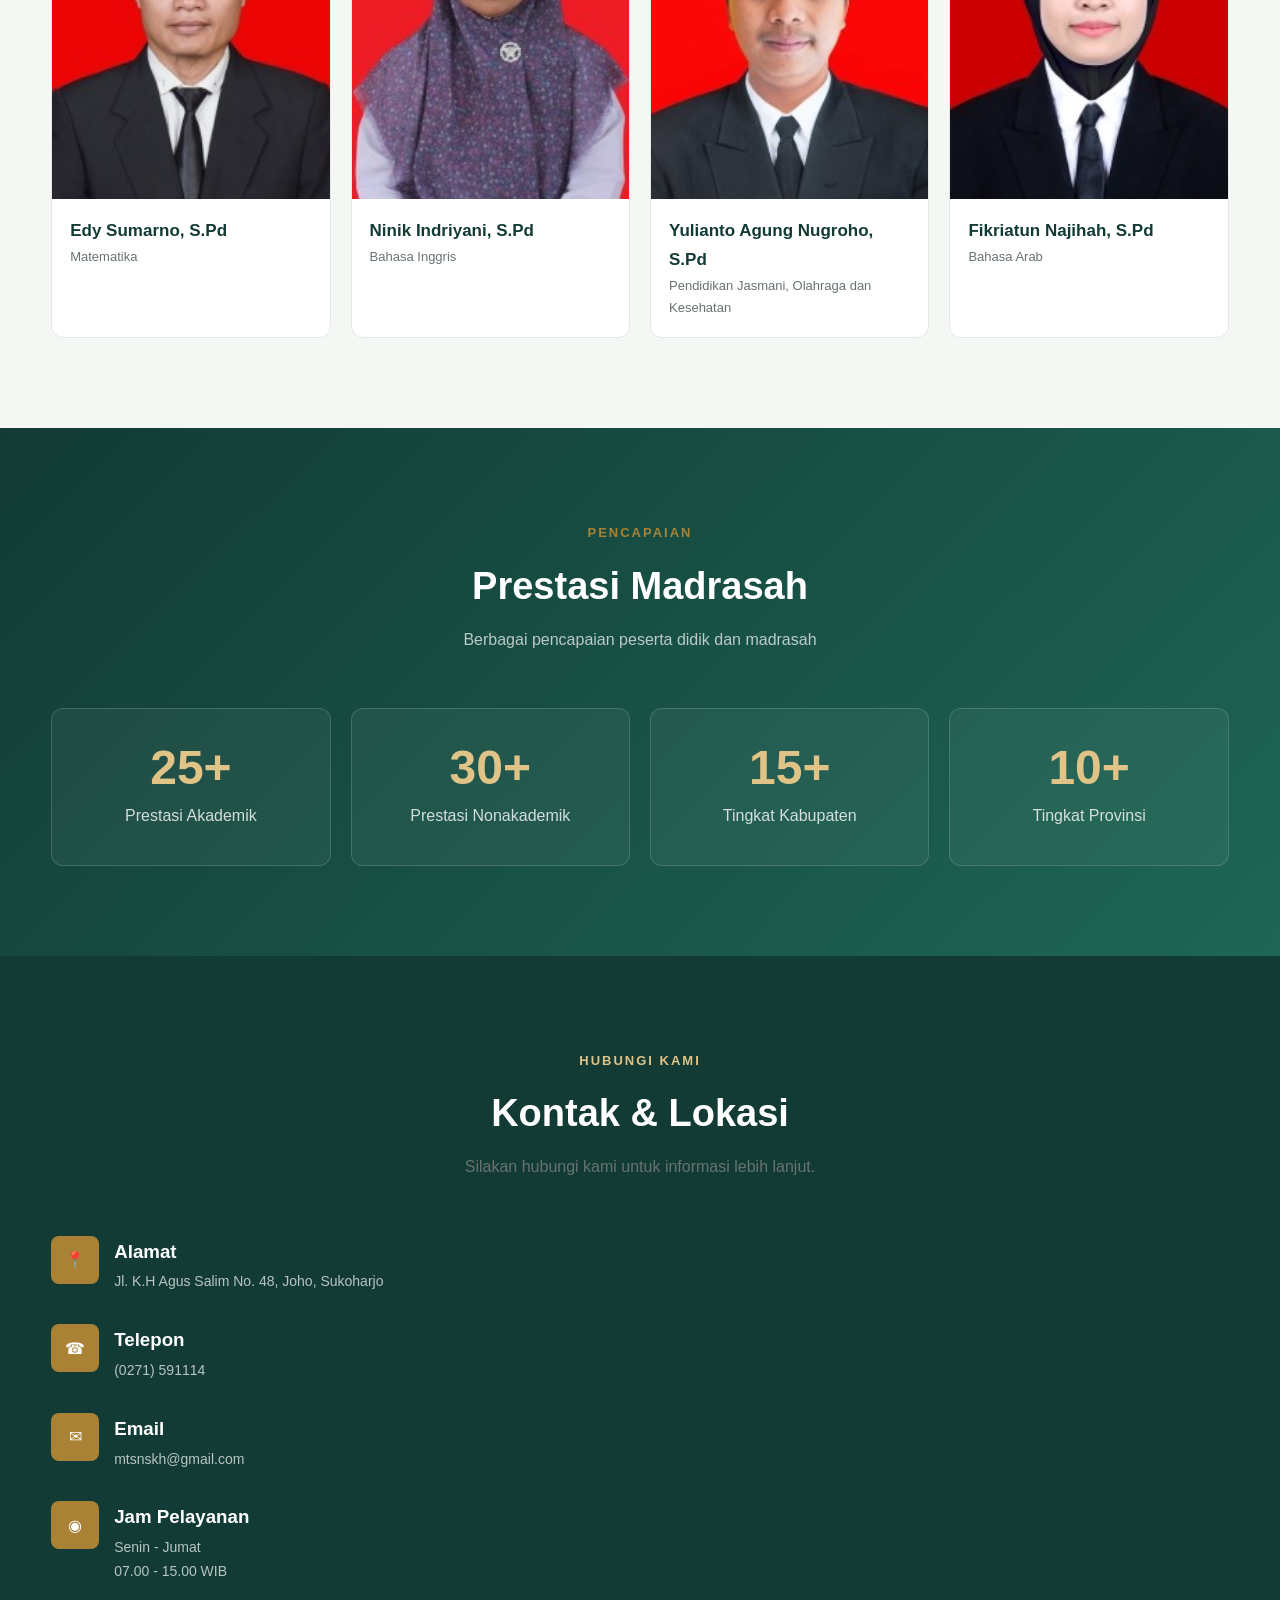
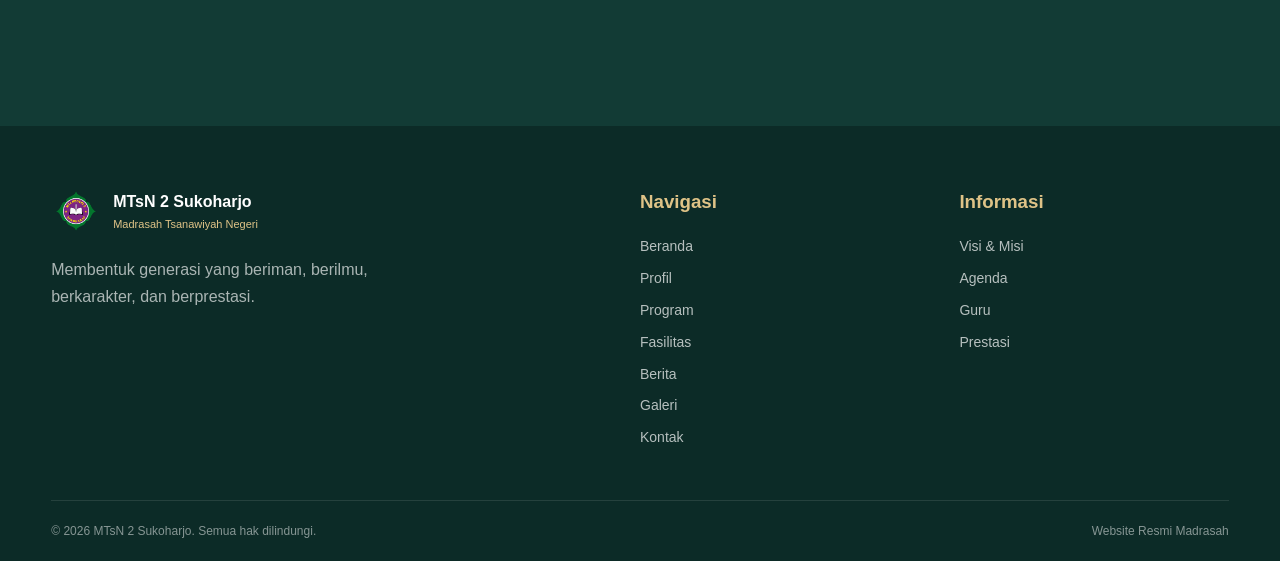
==== commit aa5f5fa8: "Update berita date to reflect the new event date" ====
--- a/index.html
+++ b/index.html
@@ -707,7 +707,7 @@
                     <div class="berita-content">
 
                         <span class="berita-date">
-                            04 September 2026
+                            16 Oktober 2026
                         </span>
 
                         <h3>
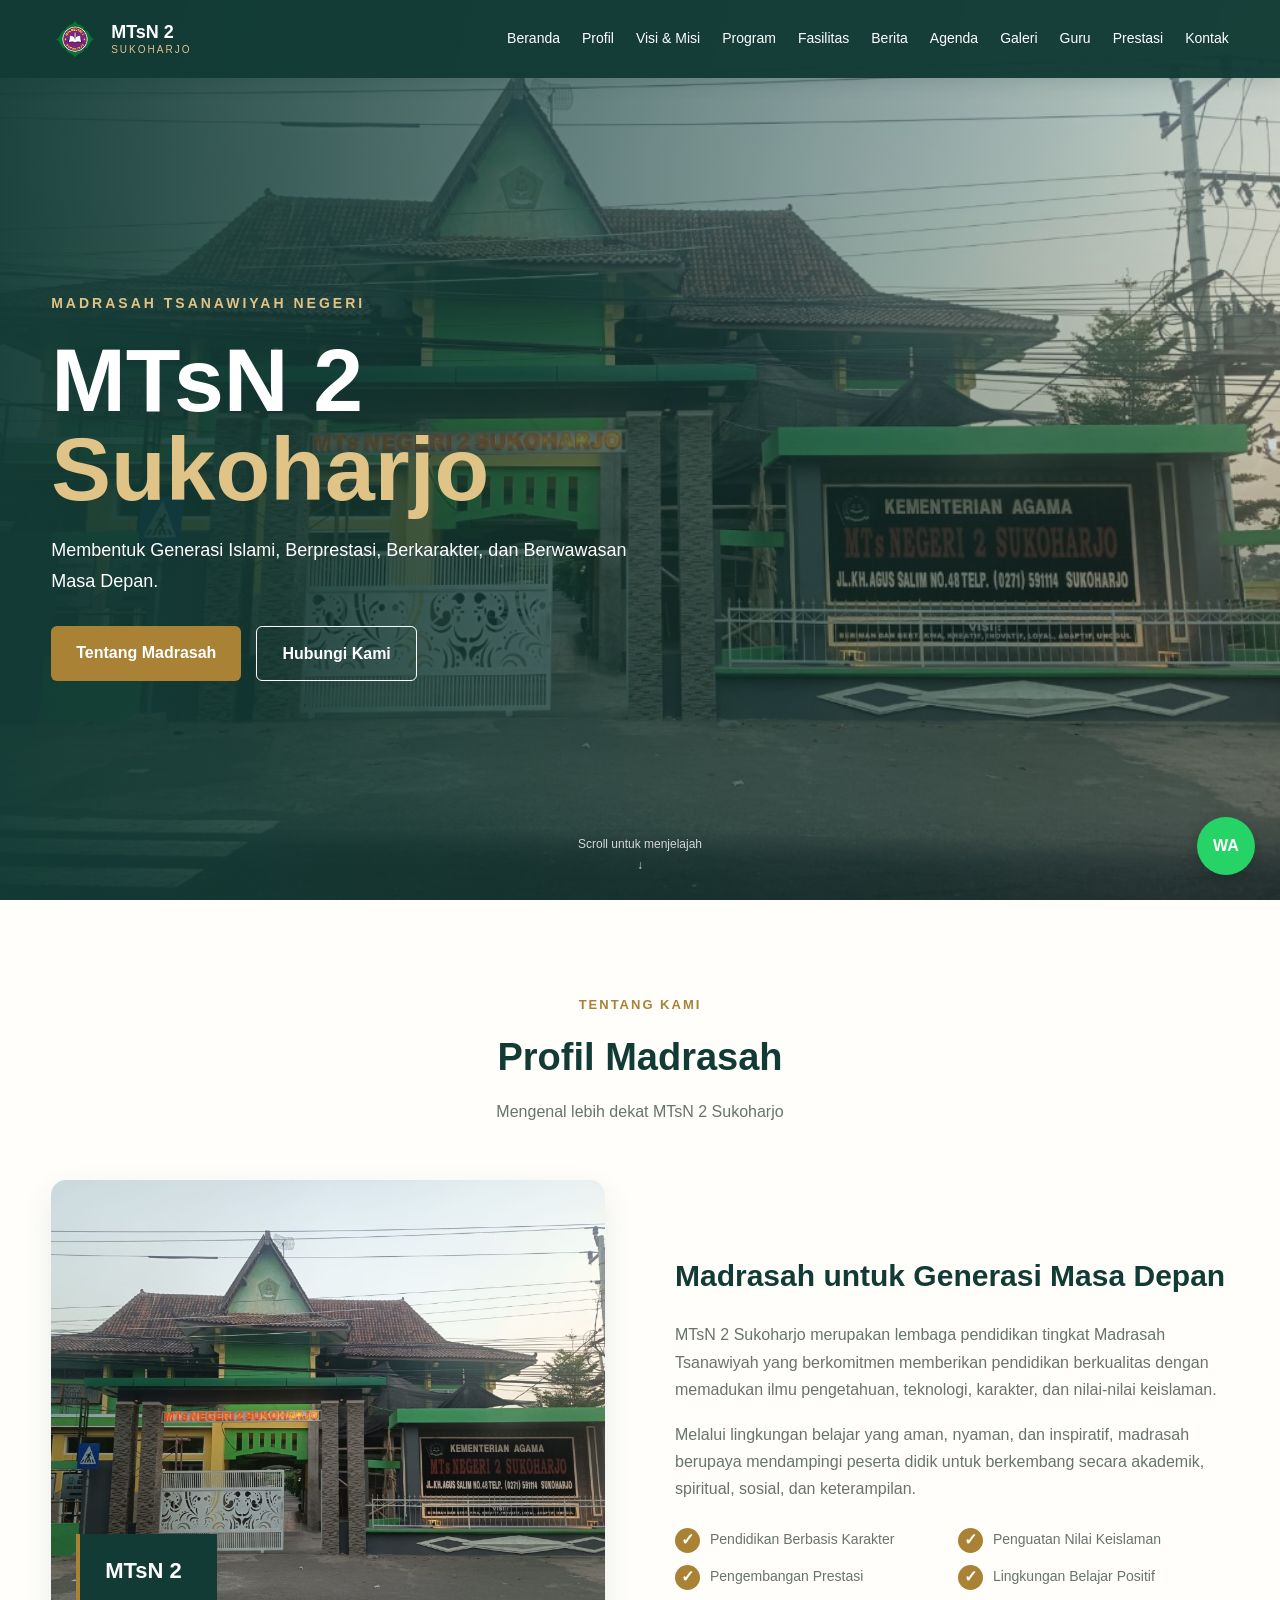
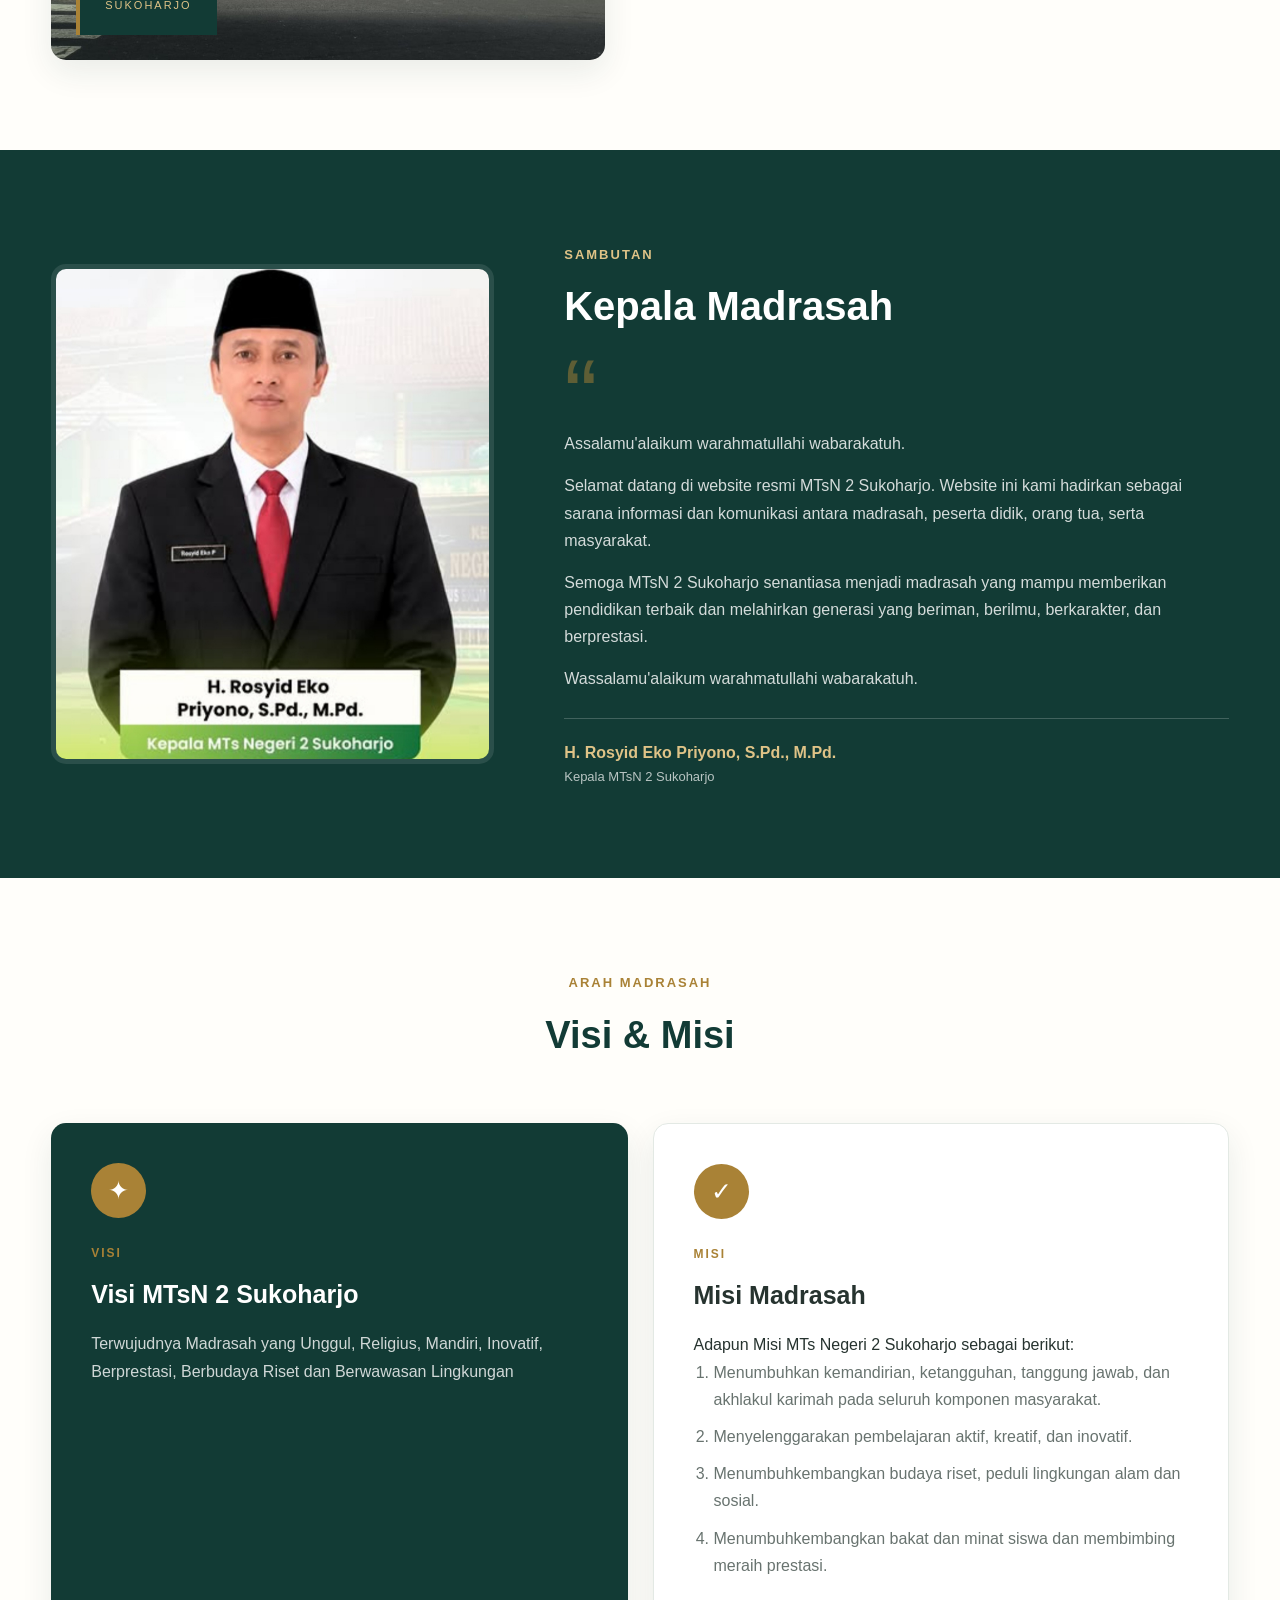
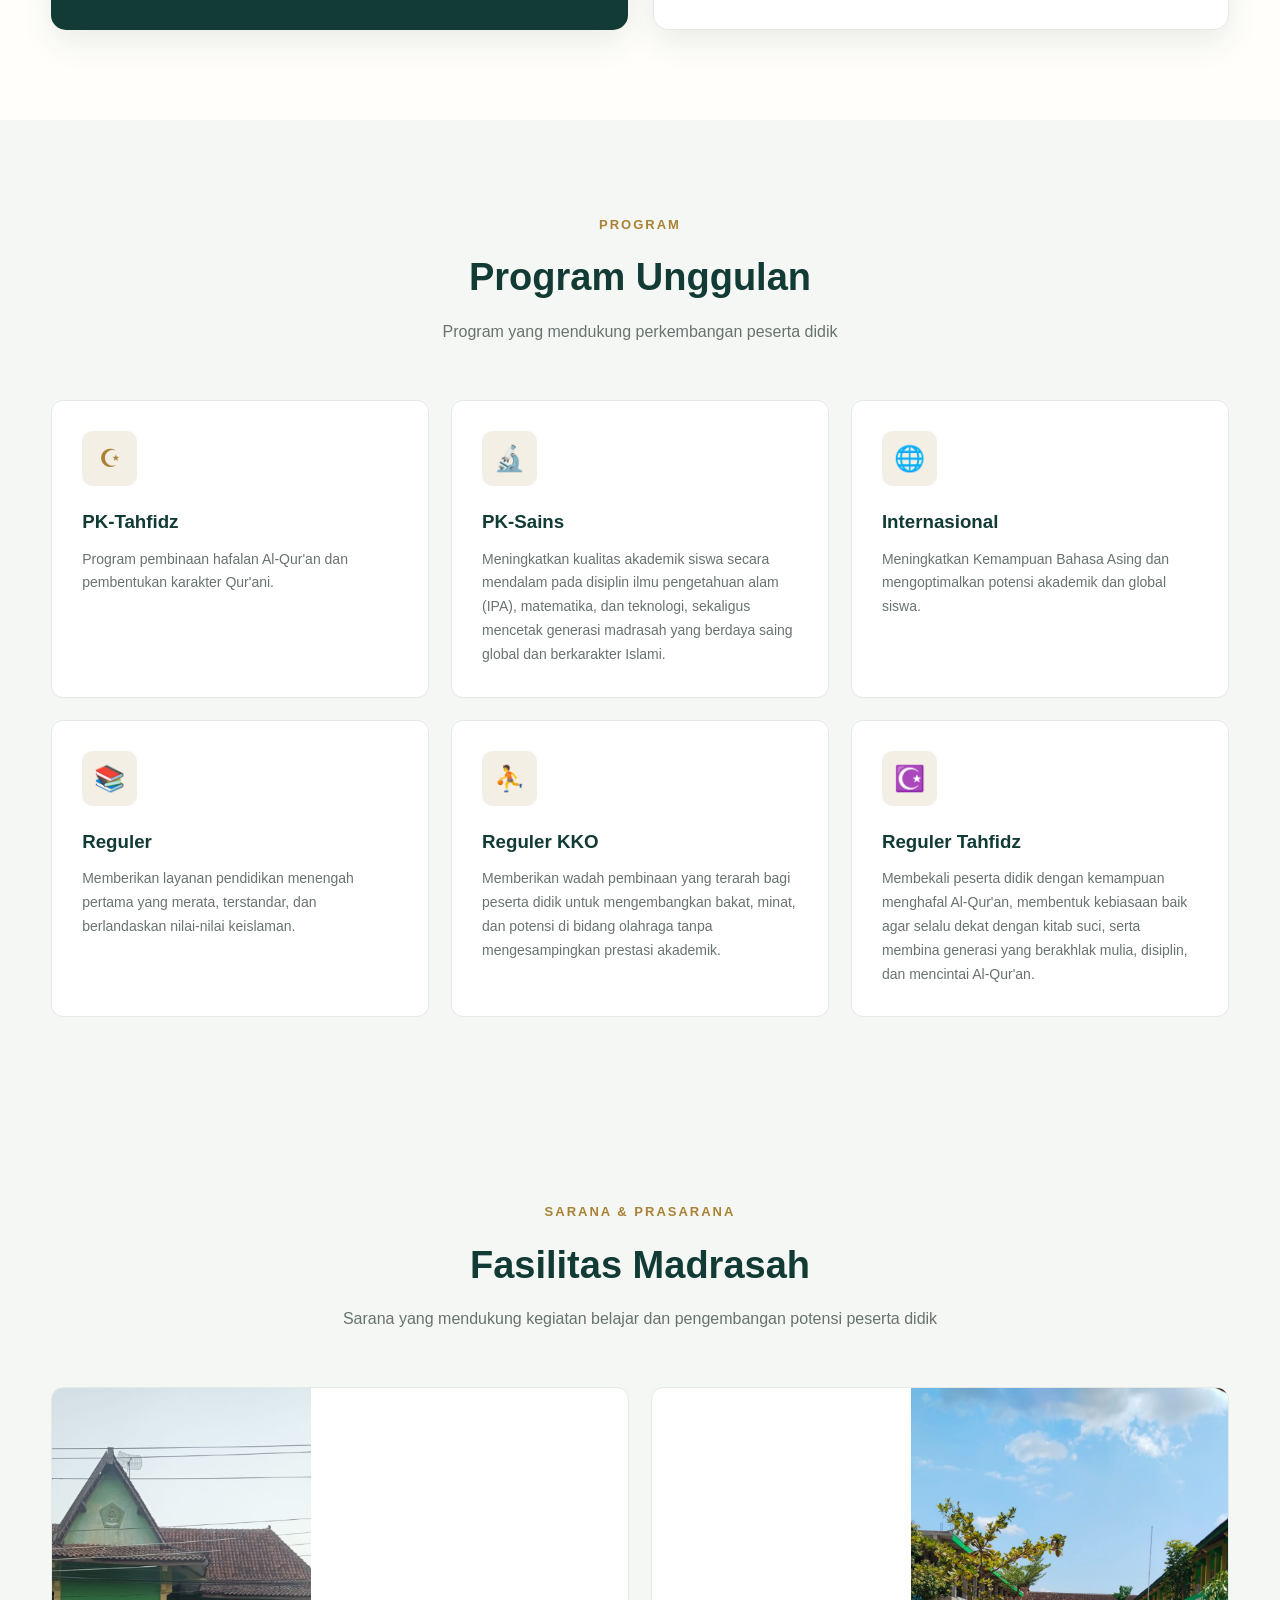
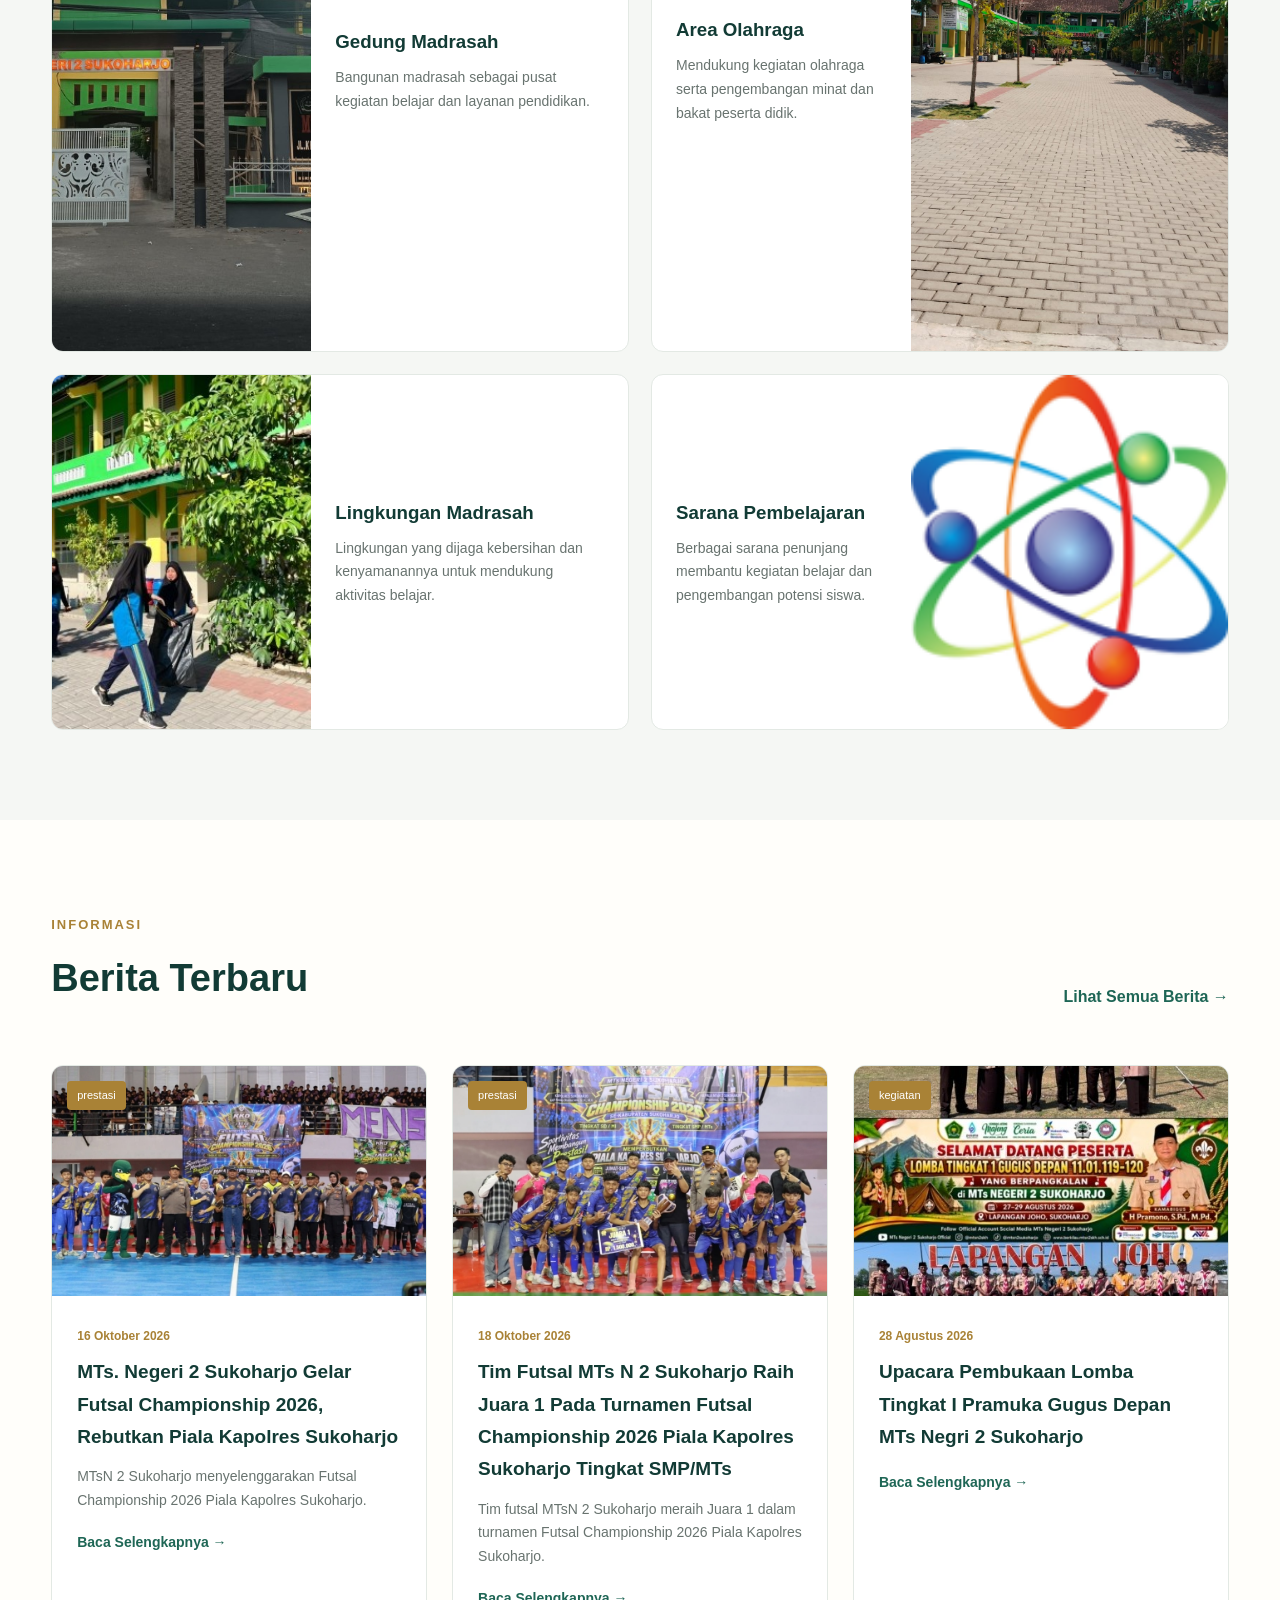
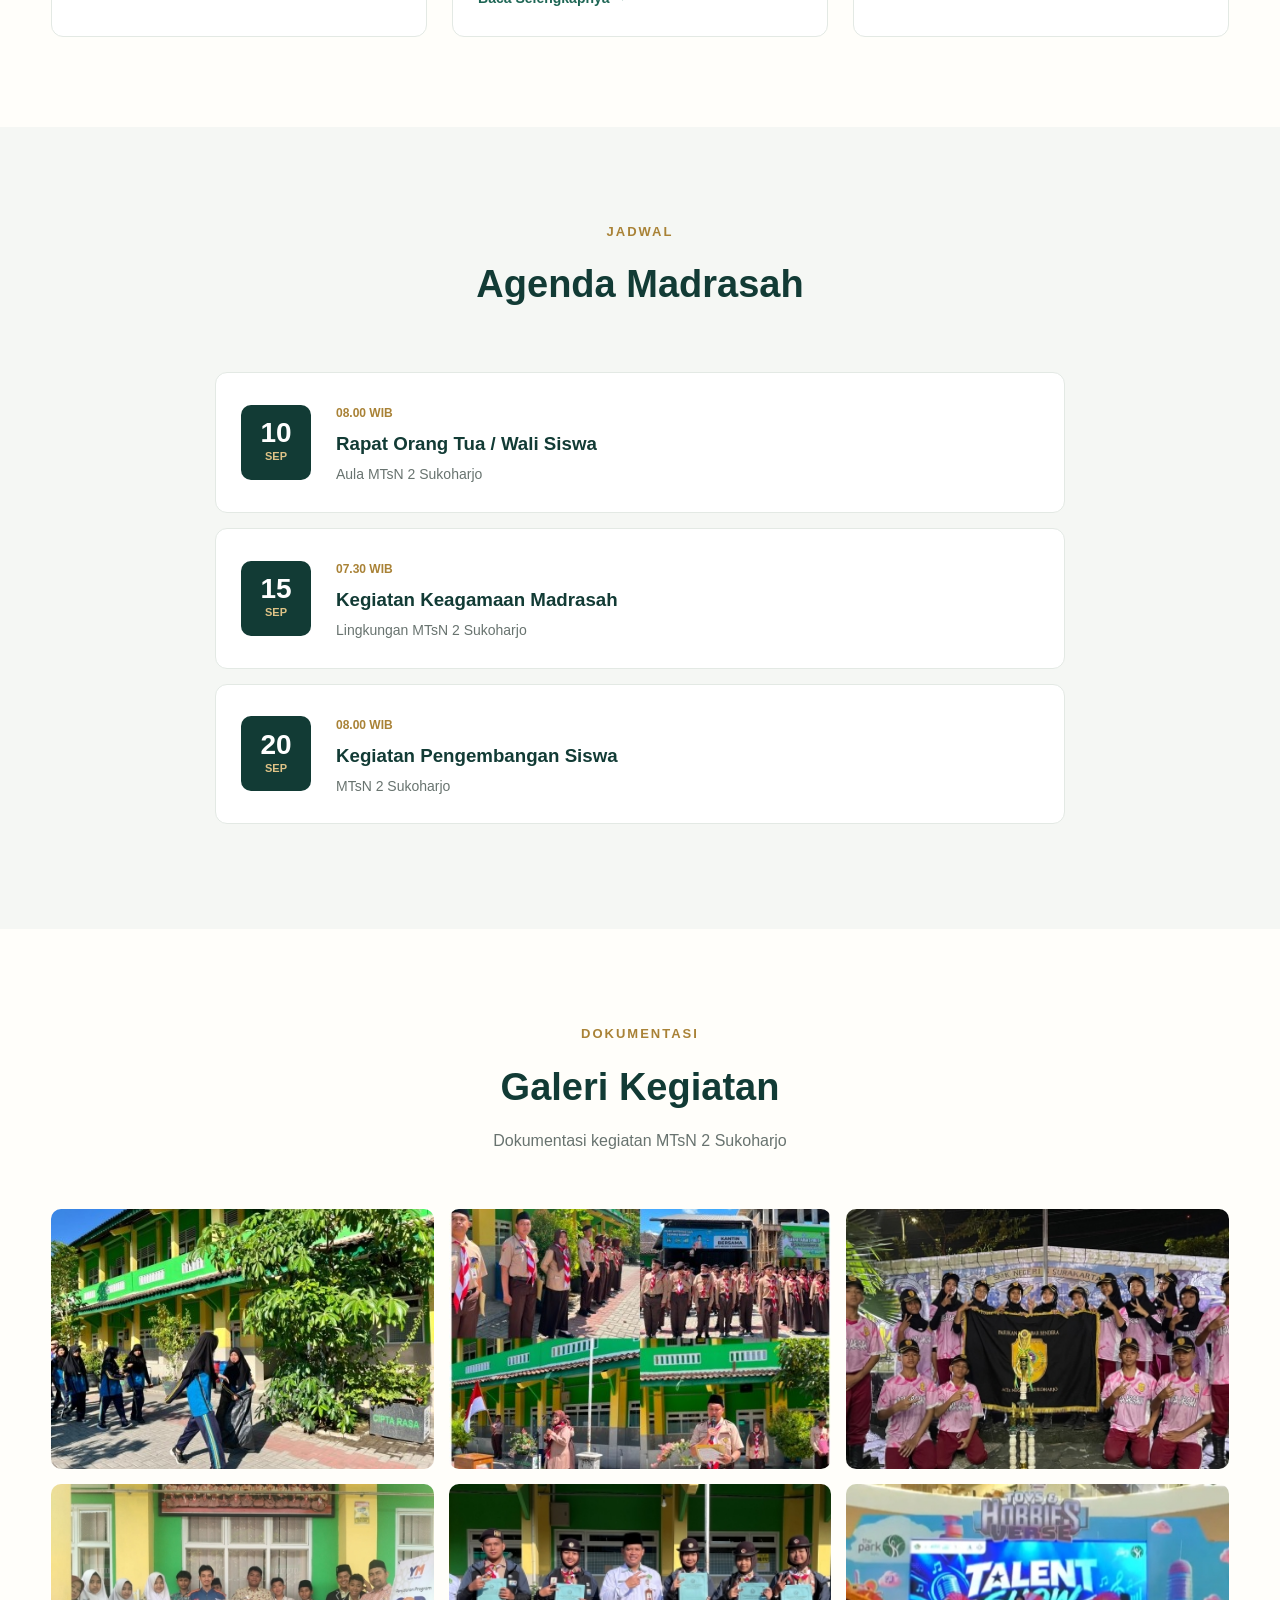
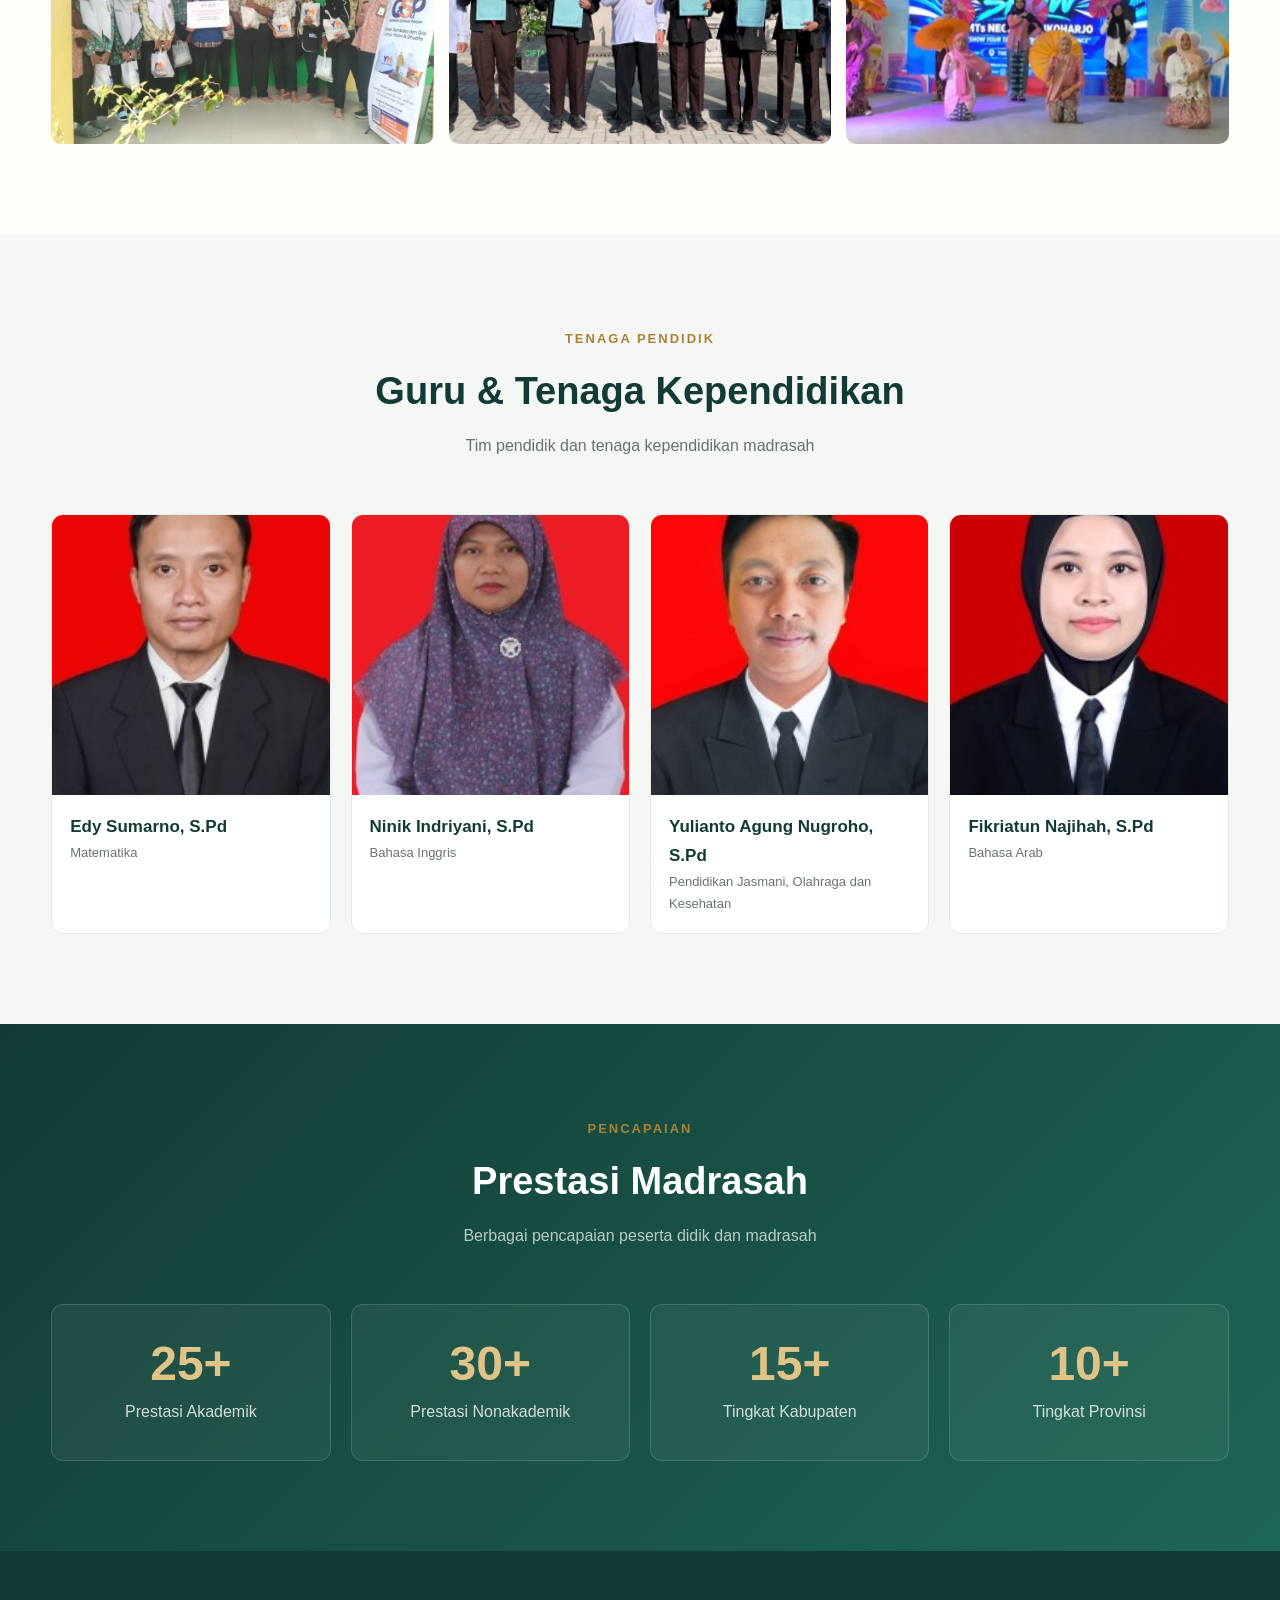
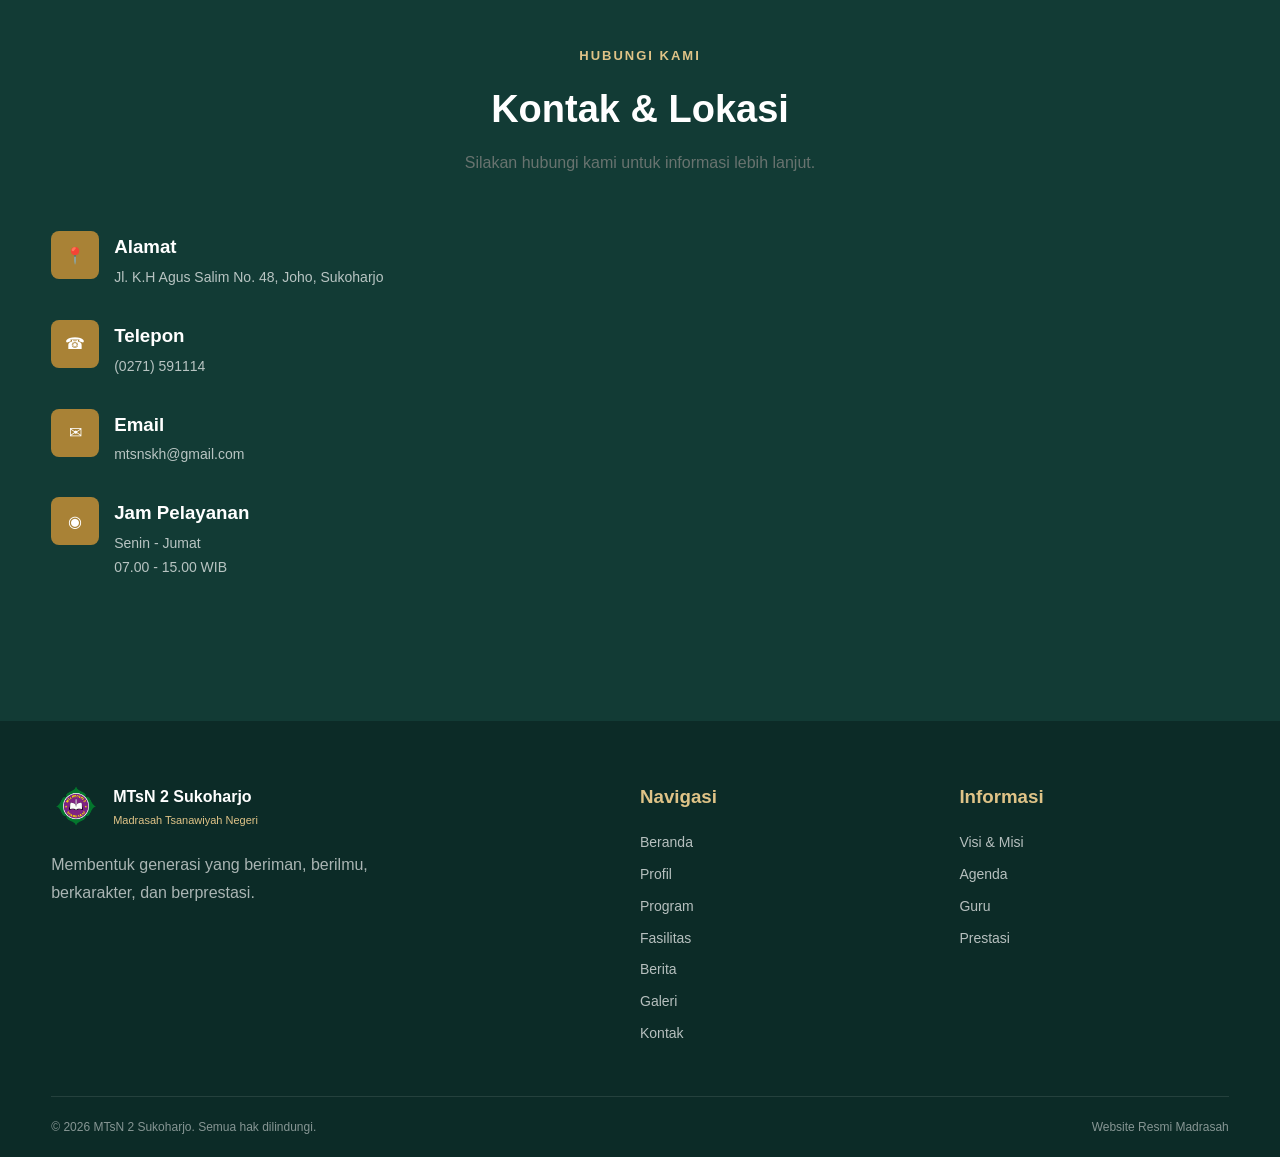
==== commit 49b67e9d: "Update fasilitas image source to reflect new asset location" ====
--- a/index.html
+++ b/index.html
@@ -601,7 +601,7 @@
 
                     <div class="fasilitas-image">
                         <img
-                            src="assets/images/futsal mts.jpg"
+                            src="assets/images/halaman.jpeg"
                             alt="Kegiatan olahraga siswa MTsN 2 Sukoharjo"
                             loading="lazy"
                         >
--- a/style.css
+++ b/style.css
@@ -1007,7 +1007,7 @@
 
     display: grid;
 
-    grid-template-columns: repeat(4, 1fr);
+    grid-template-columns: repeat(2, minmax(0, 1fr));
 
     gap: 22px;
 
@@ -1016,6 +1016,12 @@
 
 .fasilitas-card {
 
+    display: grid;
+
+    grid-template-columns: minmax(0, 0.9fr) minmax(0, 1.1fr);
+
+    min-height: 220px;
+
     background: white;
 
     border: 1px solid var(--border);
@@ -1040,7 +1046,7 @@
 
 .fasilitas-image {
 
-    height: 190px;
+    min-height: 220px;
 
     overflow: hidden;
 
@@ -1062,7 +1068,27 @@
 
 .fasilitas-content {
 
-    padding: 22px;
+    align-self: center;
+
+    padding: 24px;
+
+}
+
+
+.fasilitas-card:nth-child(even) .fasilitas-image {
+
+    grid-column: 2;
+
+    grid-row: 1;
+
+}
+
+
+.fasilitas-card:nth-child(even) .fasilitas-content {
+
+    grid-column: 1;
+
+    grid-row: 1;
 
 }
 
@@ -2061,14 +2087,6 @@
 
     }
 
-    .fasilitas-grid {
-
-        grid-template-columns:
-            repeat(2, 1fr);
-
-    }
-
-
     .guru-grid {
 
         grid-template-columns:
@@ -2226,6 +2244,27 @@
 
     }
 
+    .fasilitas-card {
+
+        grid-template-columns: 1fr;
+
+    }
+
+    .fasilitas-card:nth-child(even) .fasilitas-image,
+    .fasilitas-card:nth-child(even) .fasilitas-content {
+
+        grid-column: 1;
+
+        grid-row: auto;
+
+    }
+
+    .fasilitas-image {
+
+        min-height: 220px;
+
+    }
+
 
     /* BERITA */
 
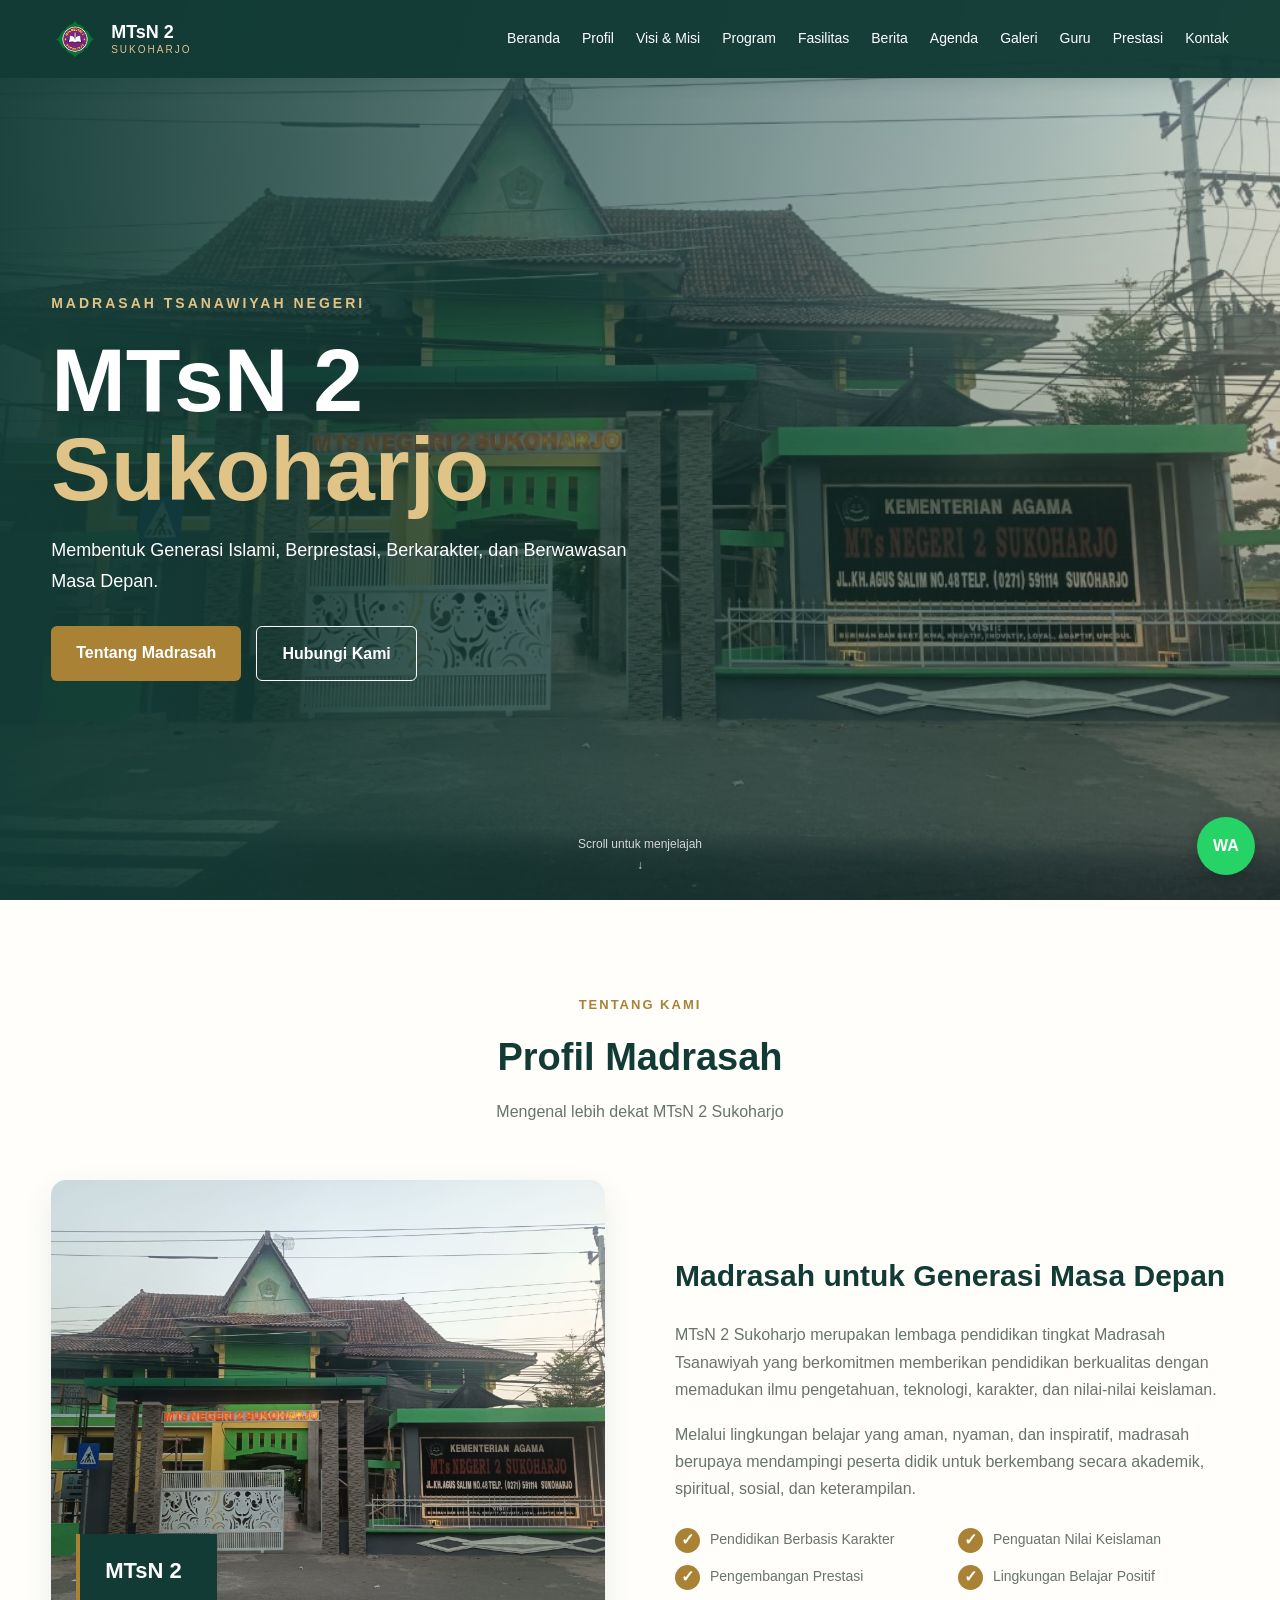
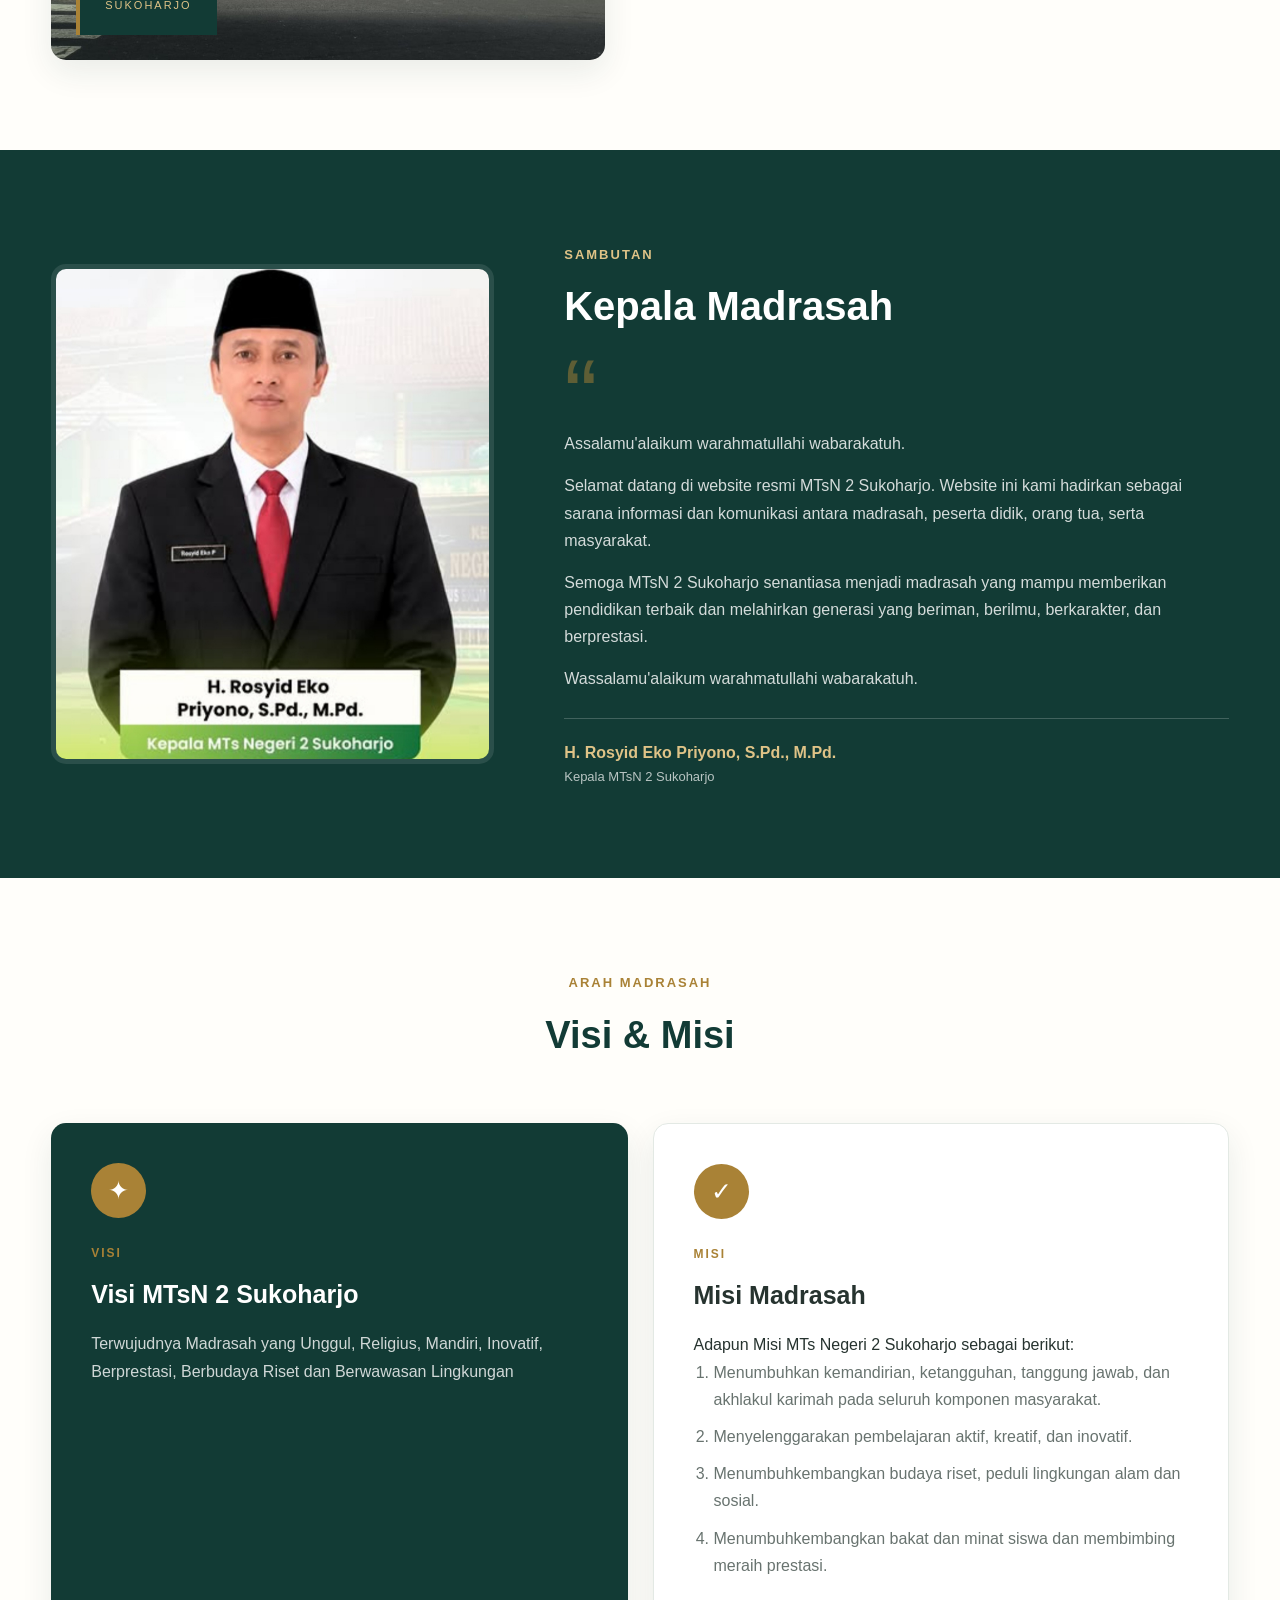
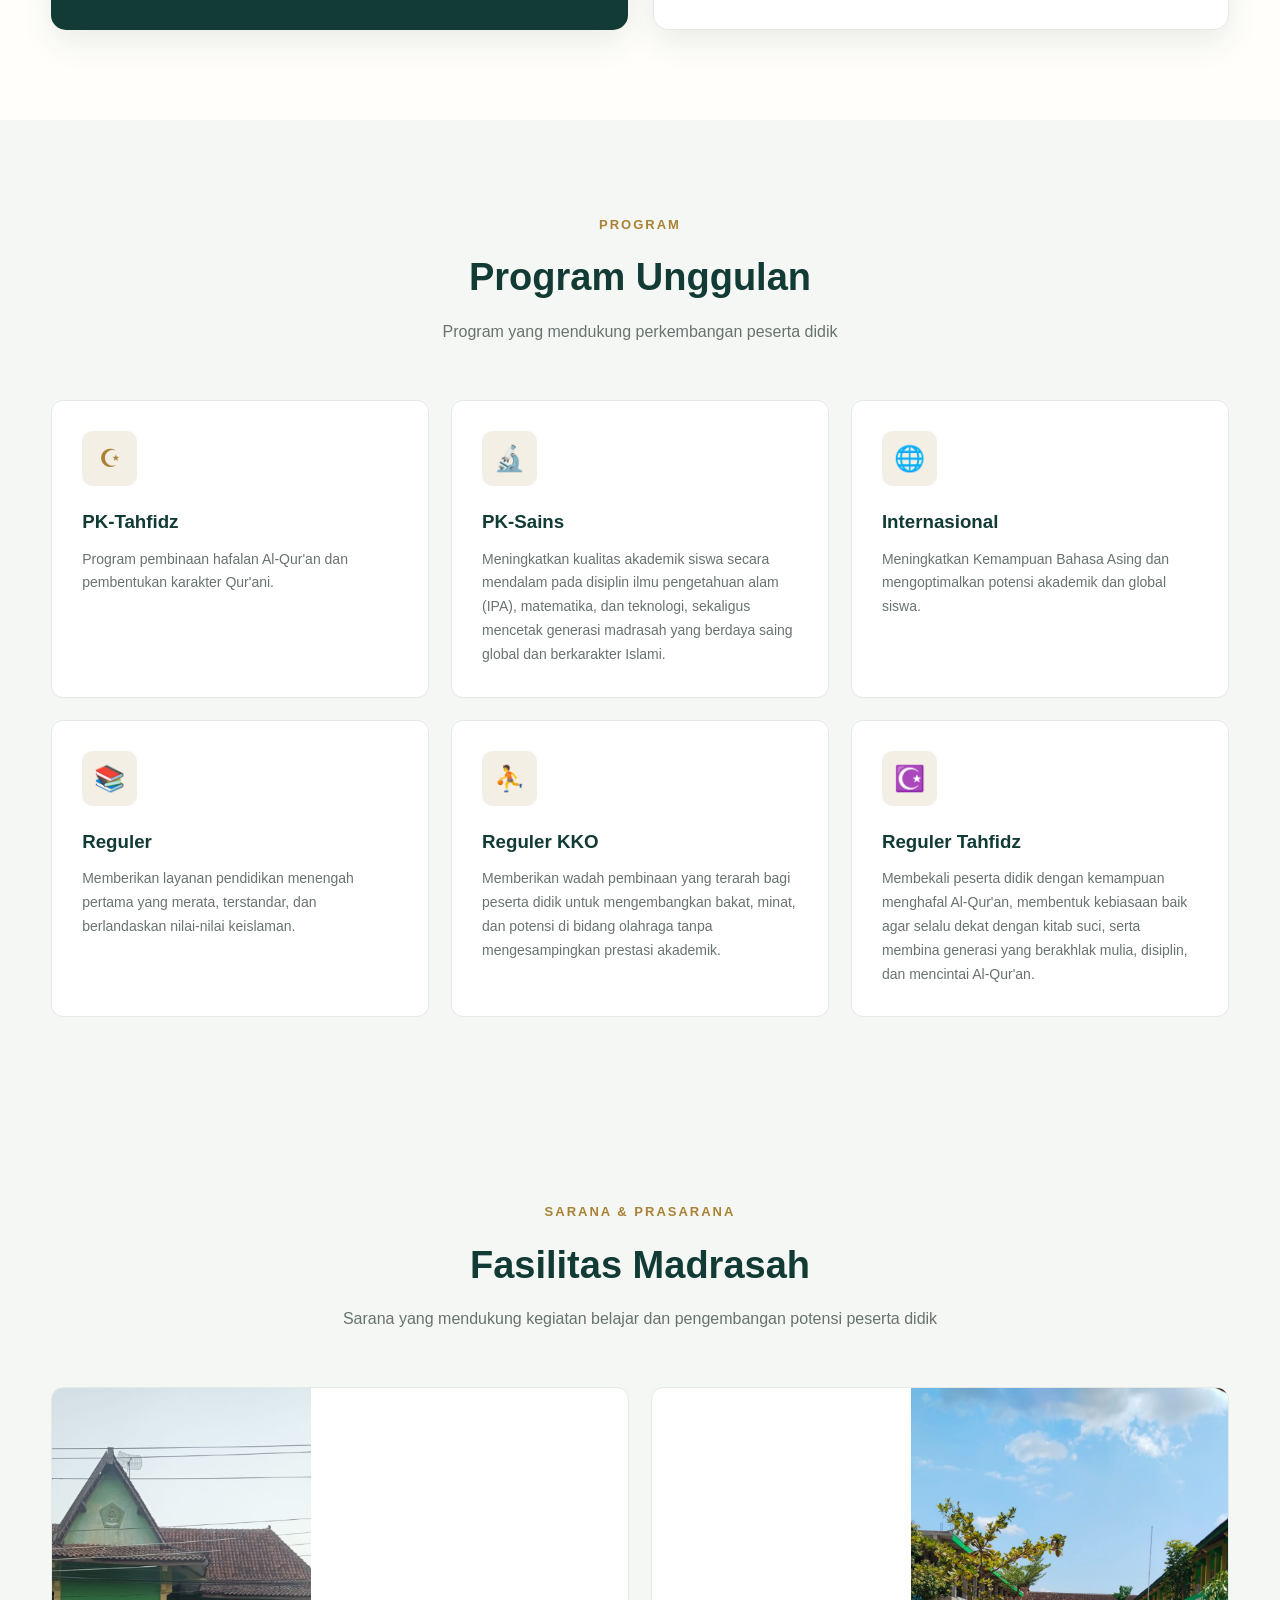
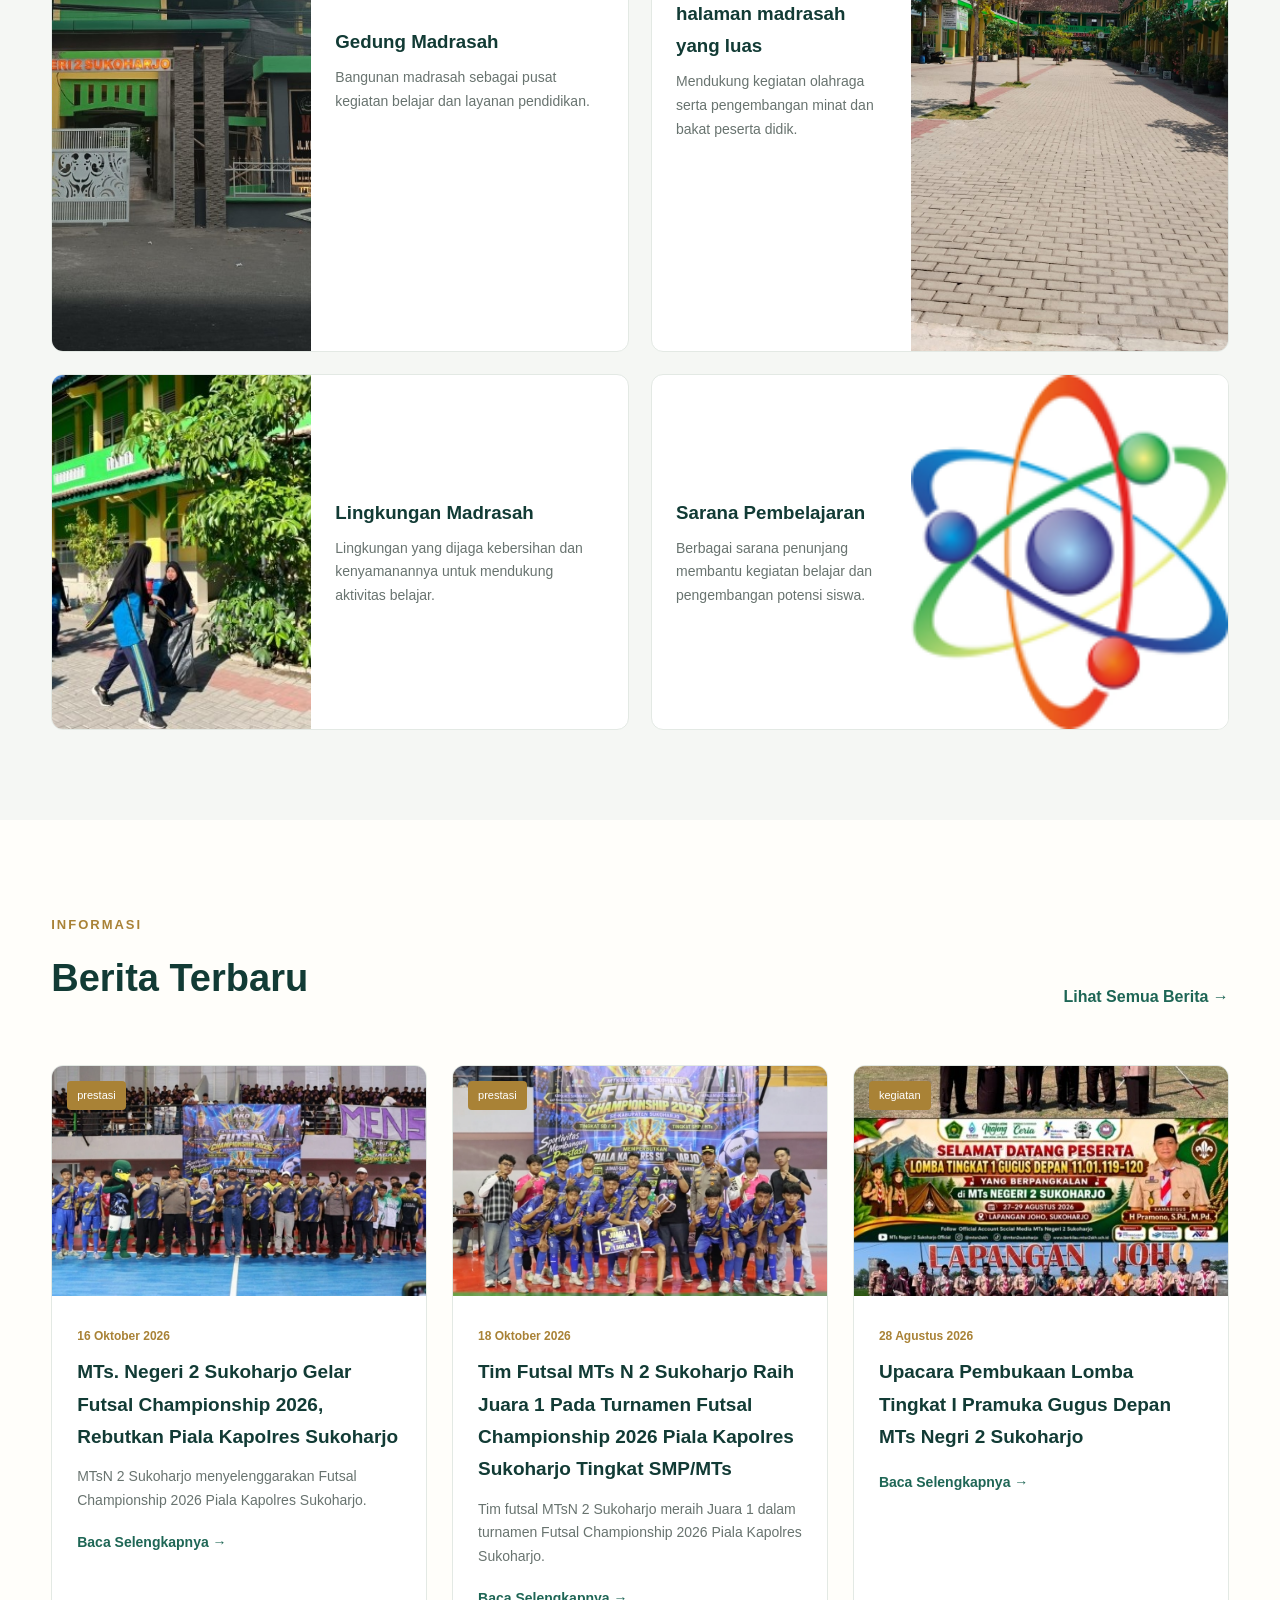
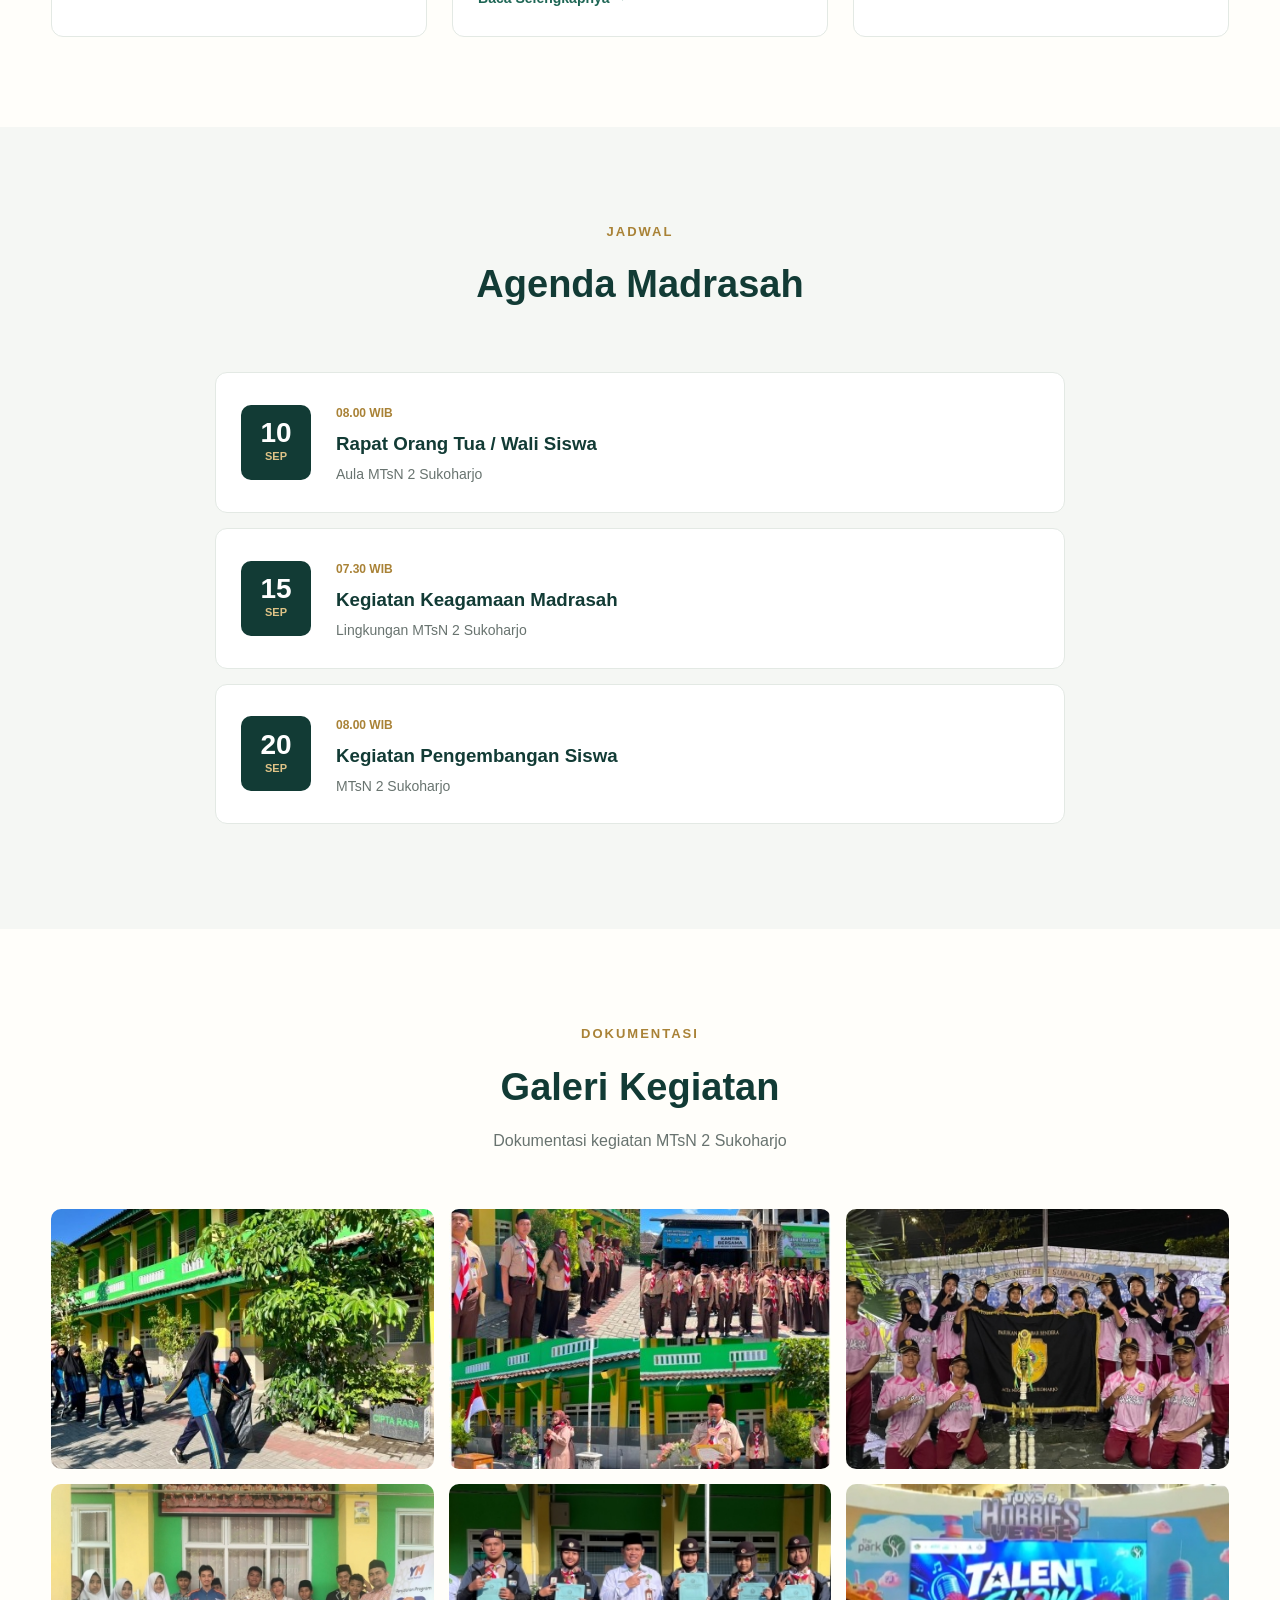
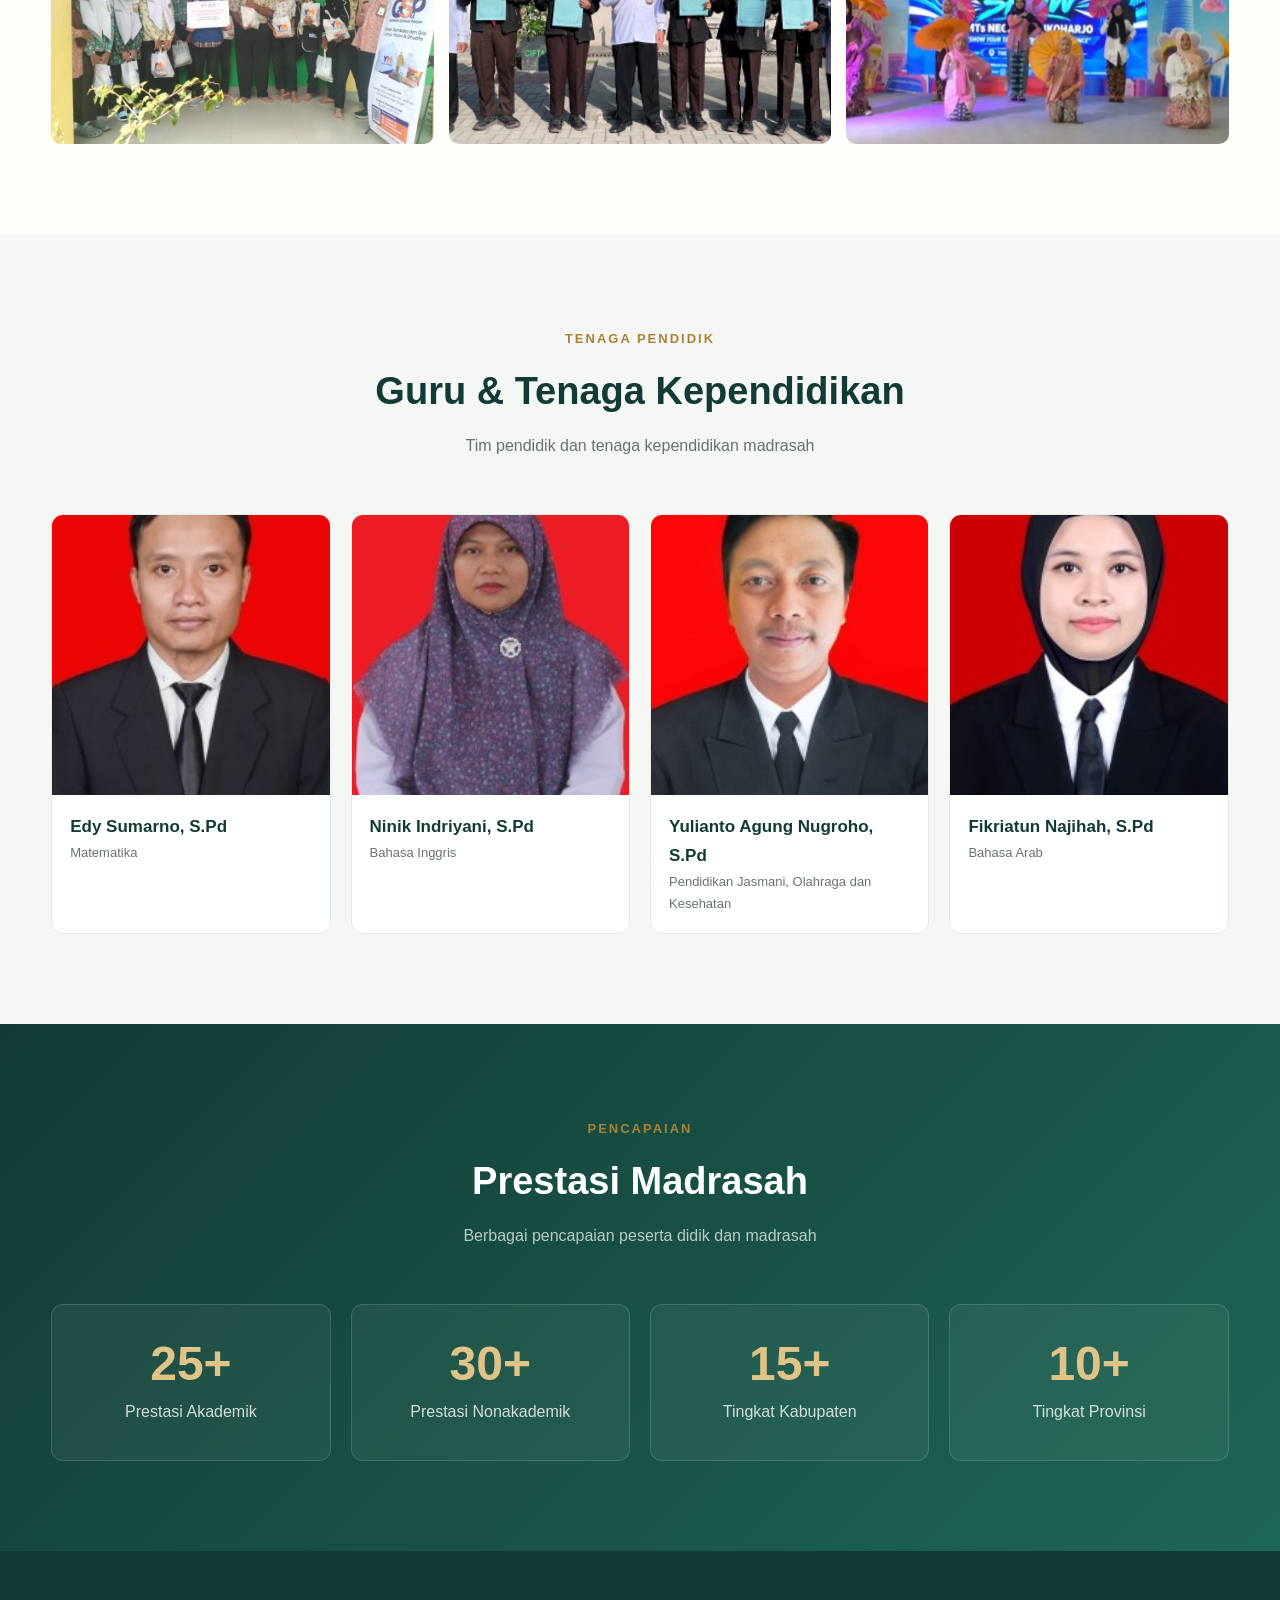
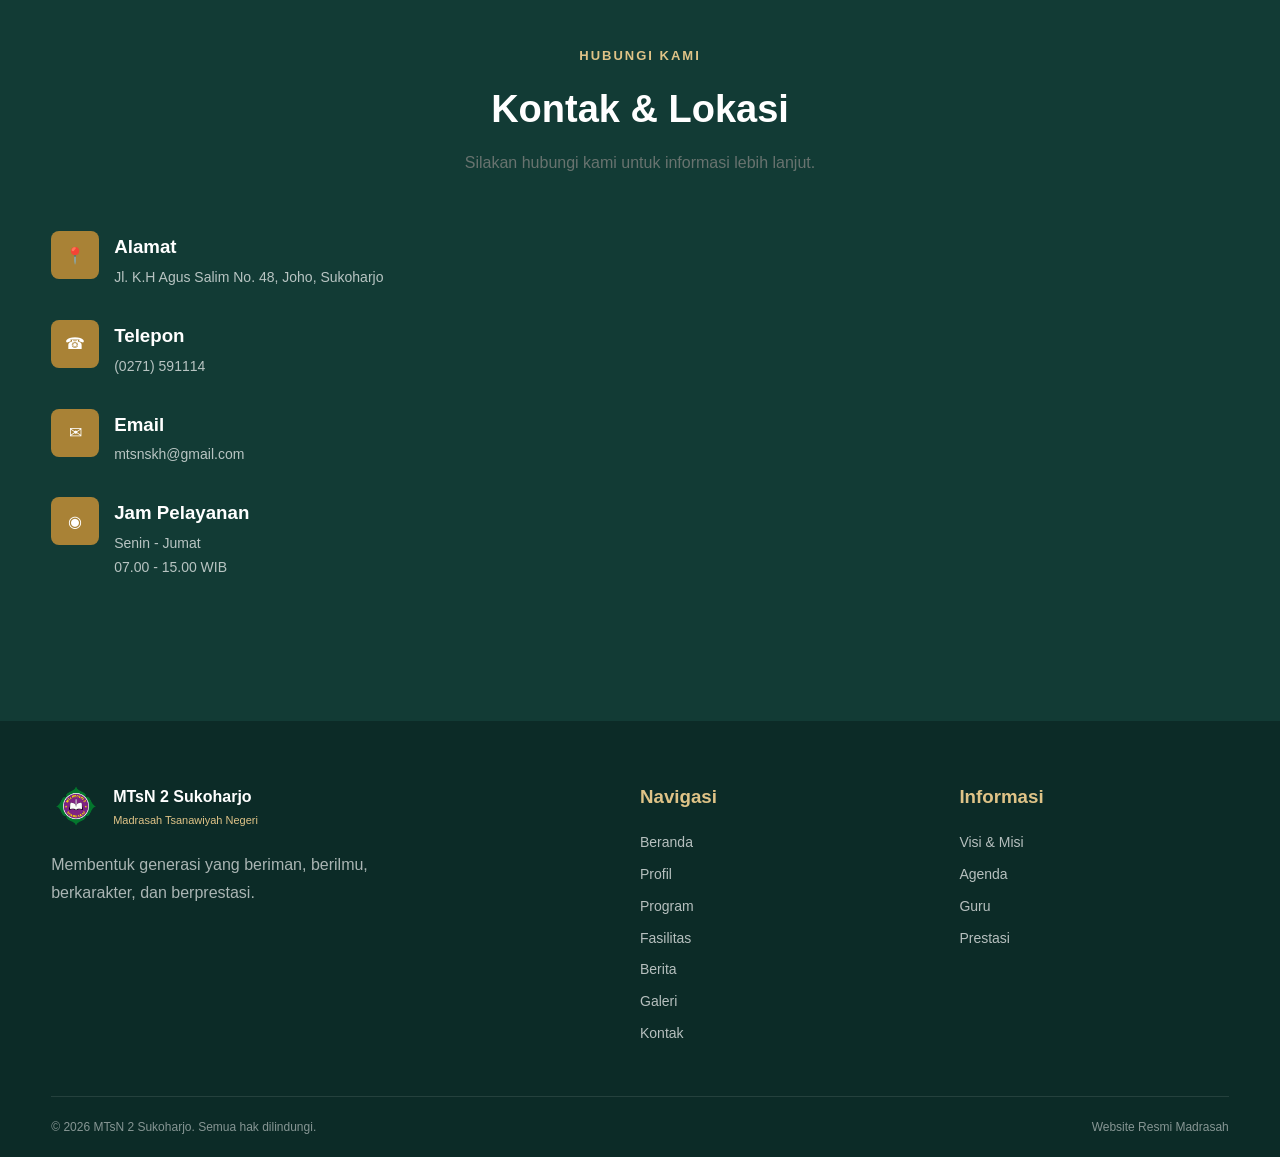
==== commit 3579a412: "Update heading for fasilitas section to improve clarity and relevance" ====
--- a/index.html
+++ b/index.html
@@ -602,13 +602,13 @@
                     <div class="fasilitas-image">
                         <img
                             src="assets/images/halaman.jpeg"
-                            alt="Kegiatan olahraga siswa MTsN 2 Sukoharjo"
+                            alt="halaman madrasah yang luas"
                             loading="lazy"
                         >
                     </div>
 
                     <div class="fasilitas-content">
-                        <h3>Area Olahraga</h3>
+                        <h3>halaman madrasah yang luas</h3>
                         <p>Mendukung kegiatan olahraga serta pengembangan minat dan bakat peserta didik.</p>
                     </div>
 
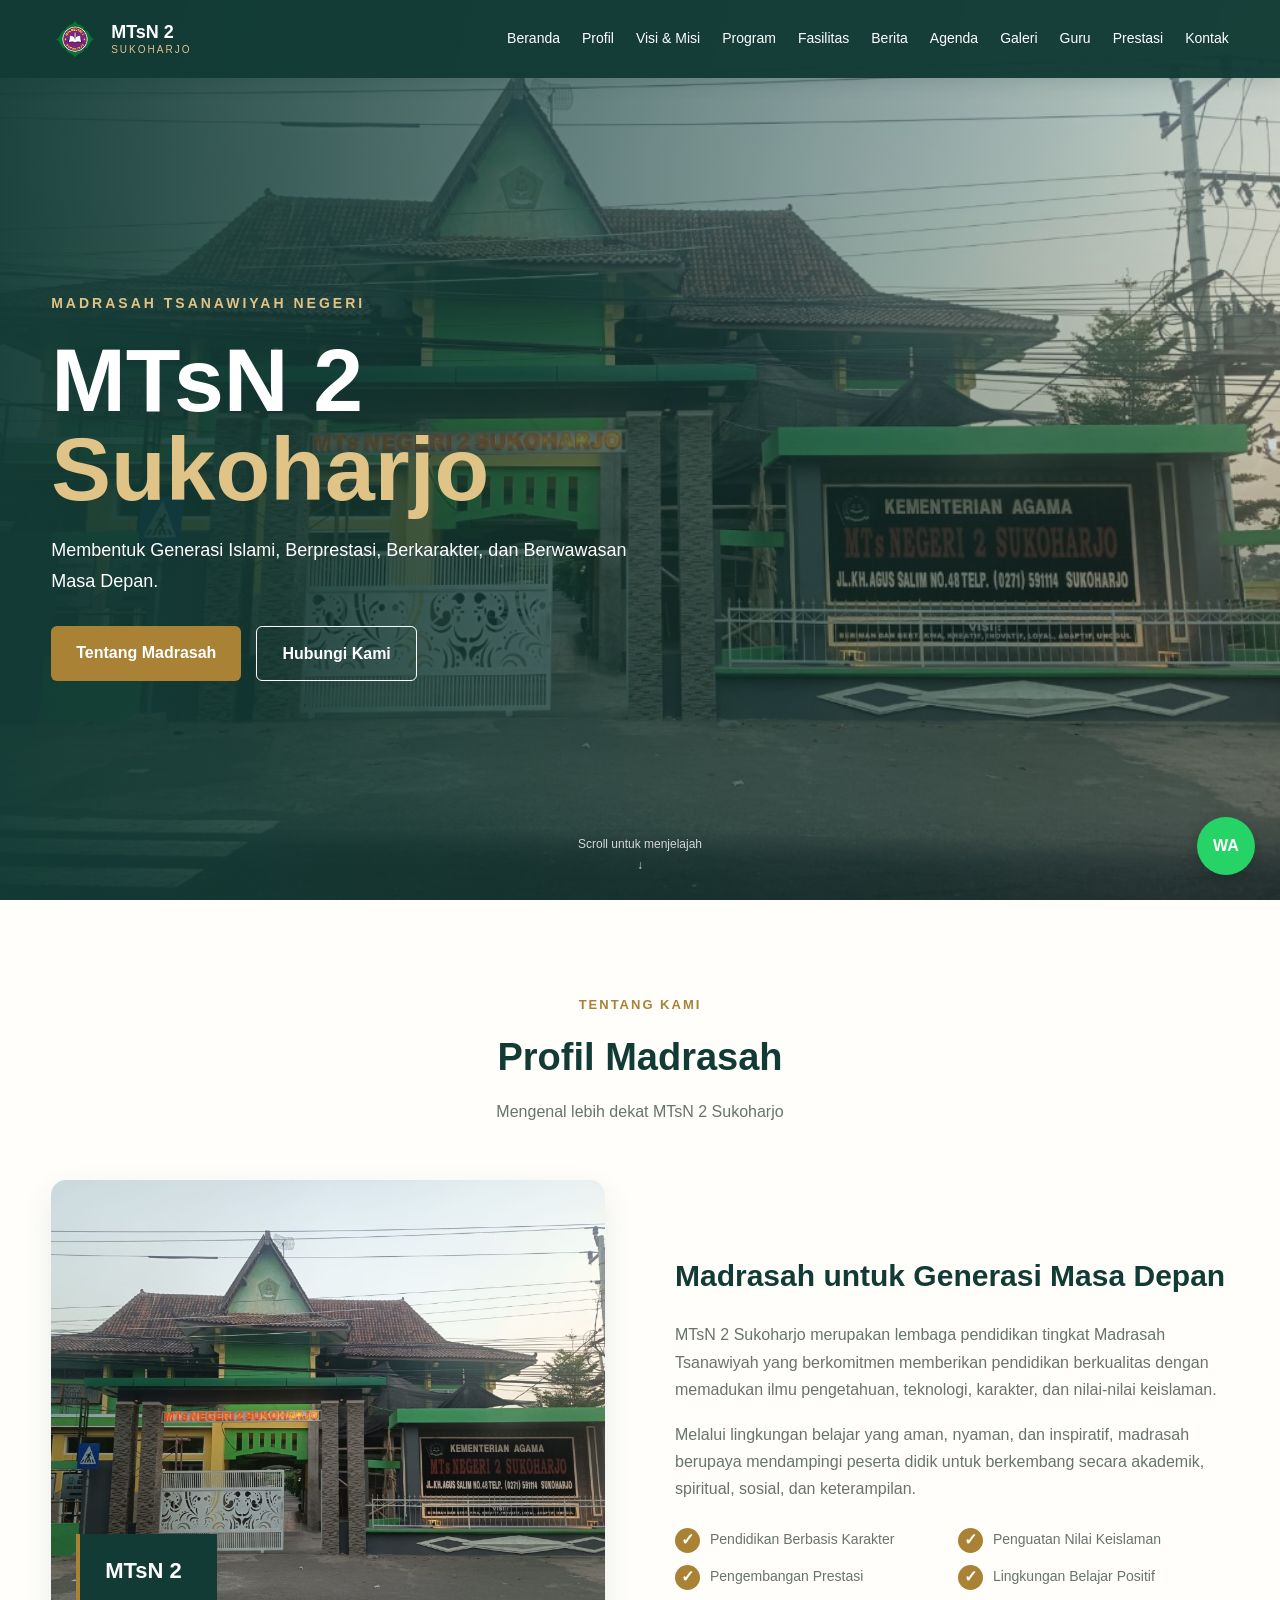
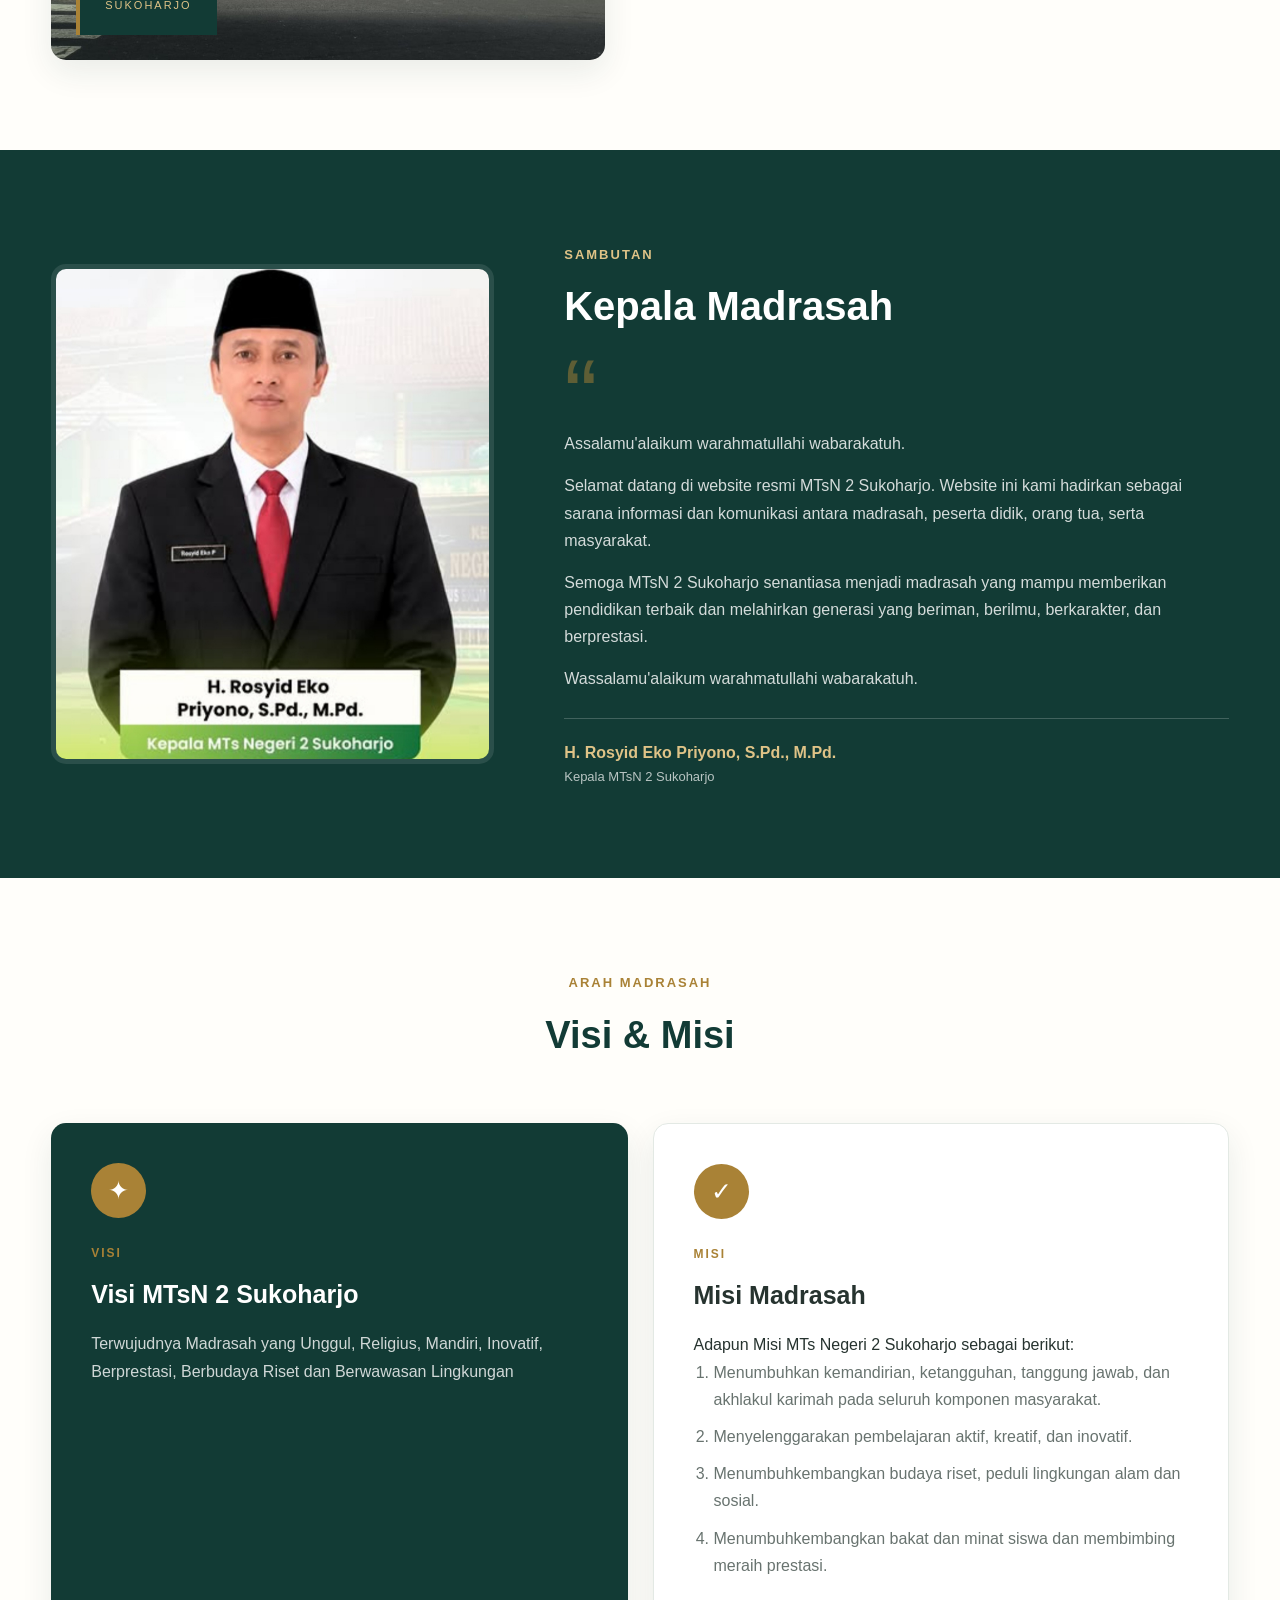
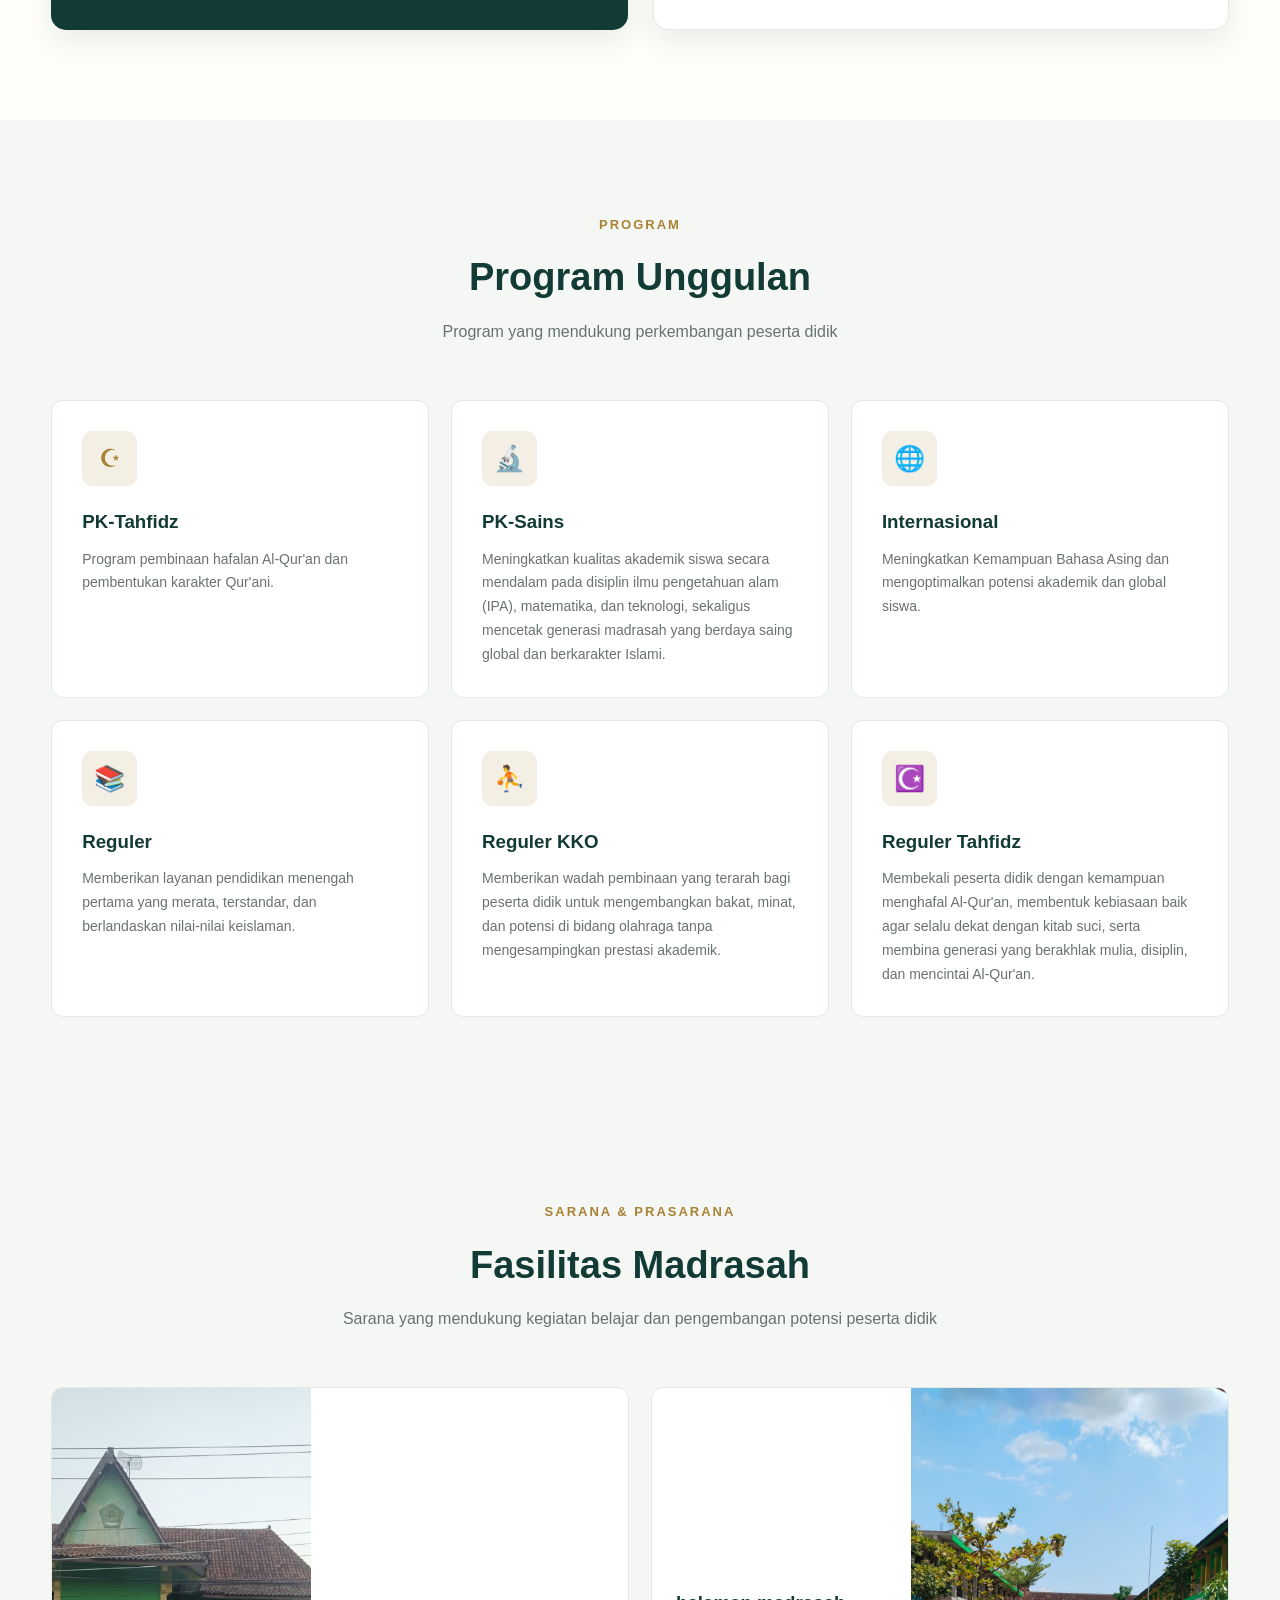
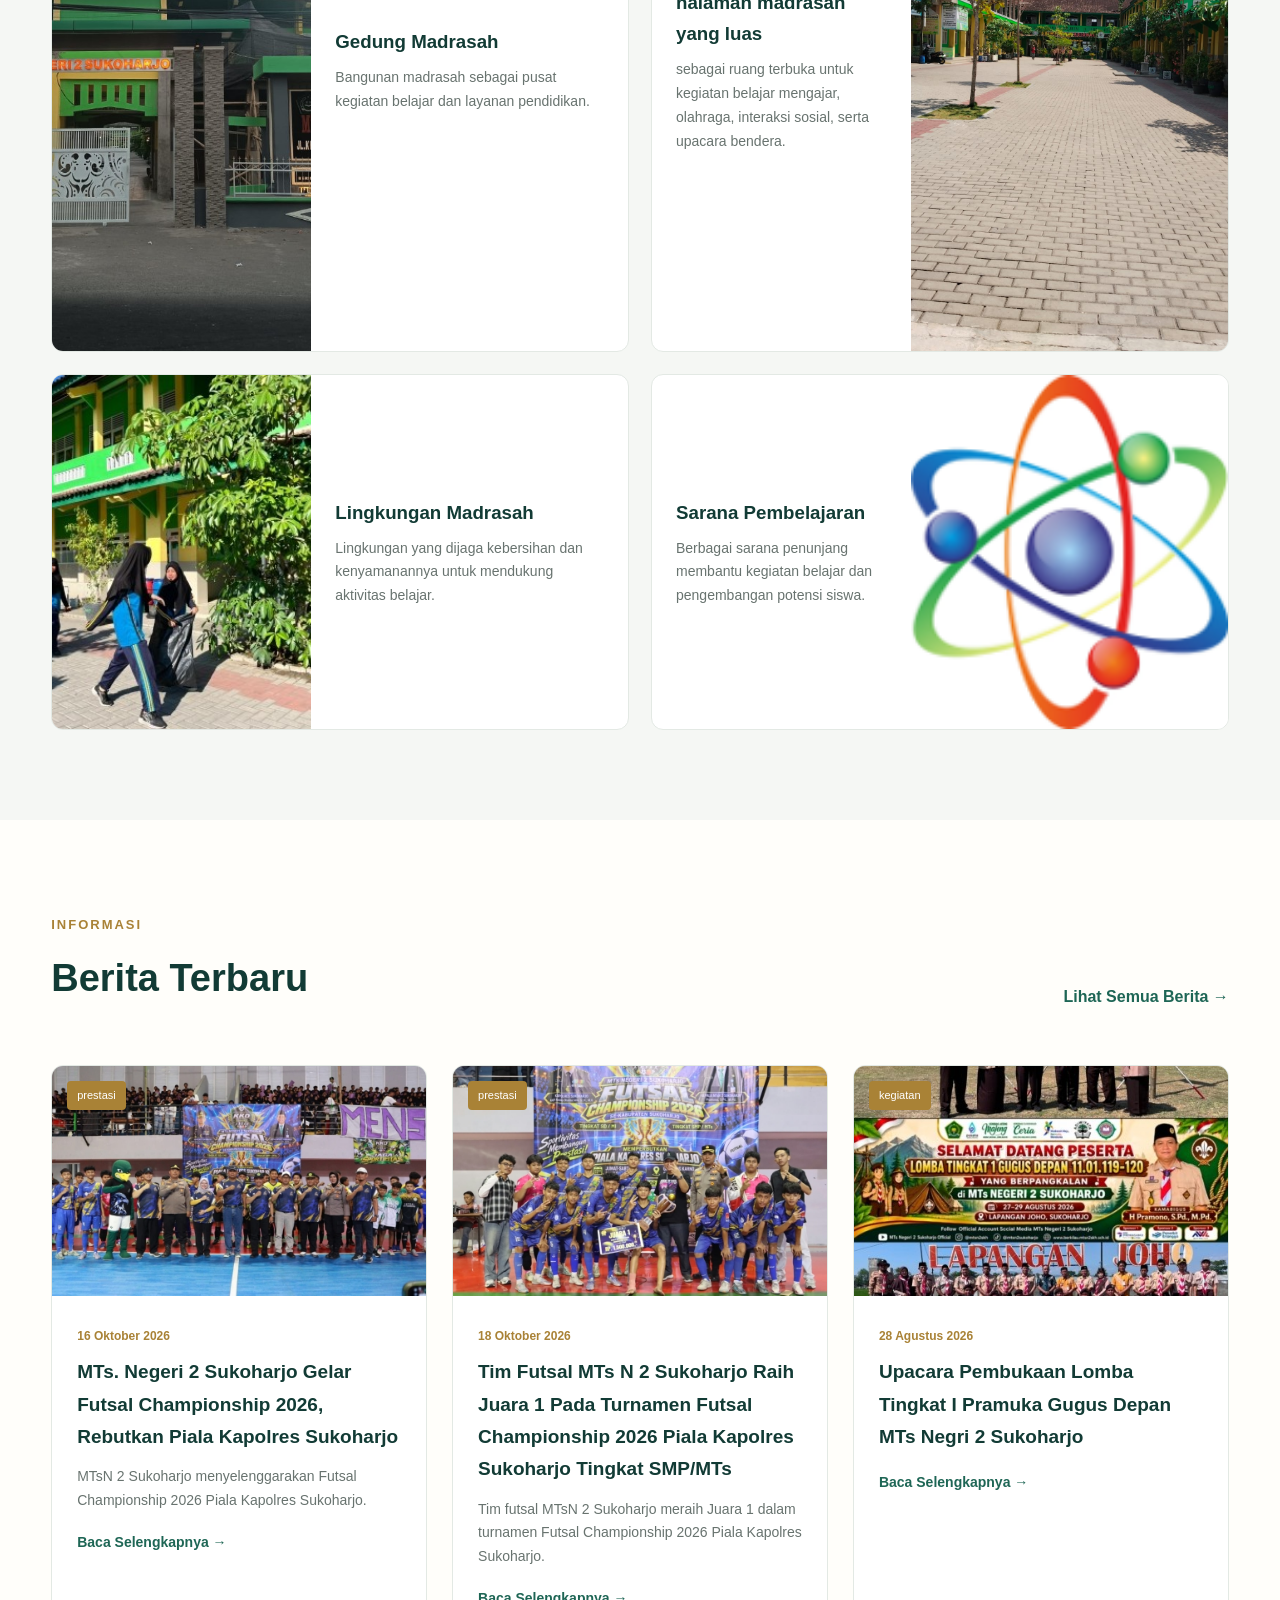
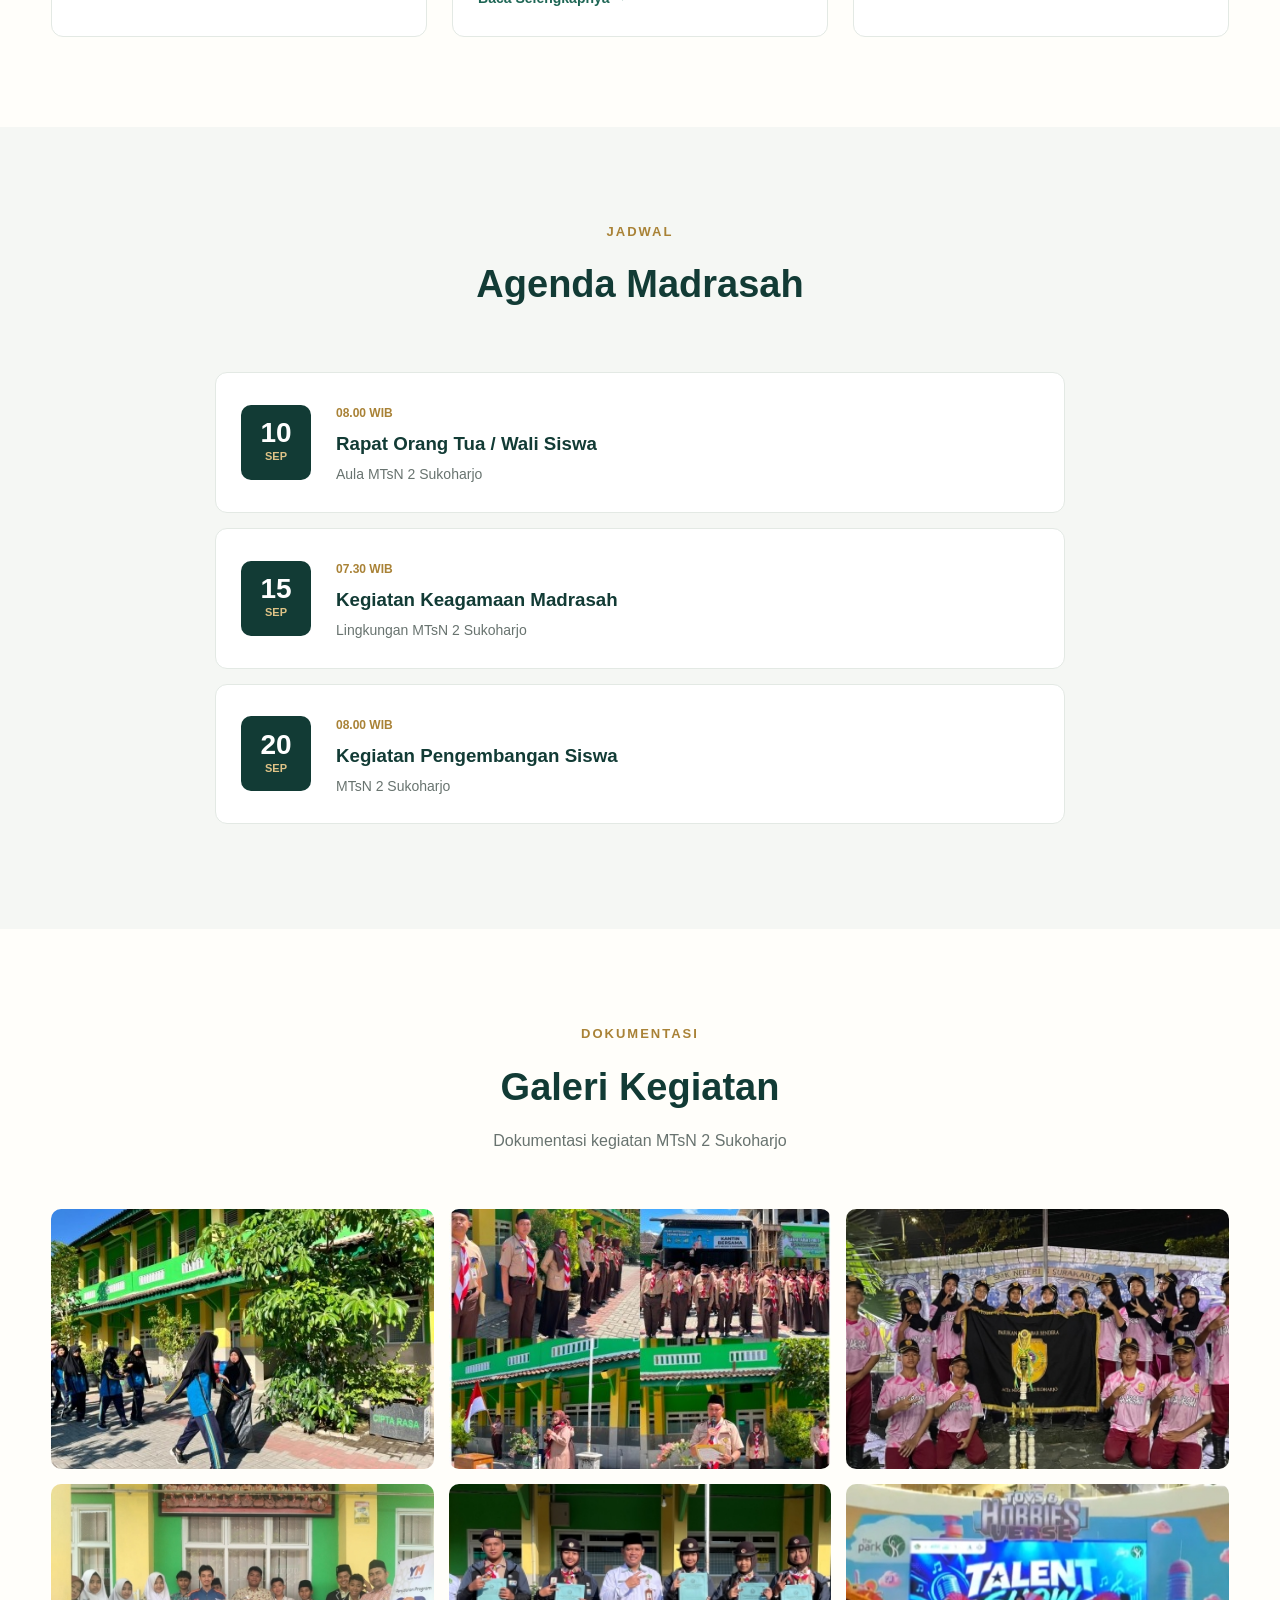
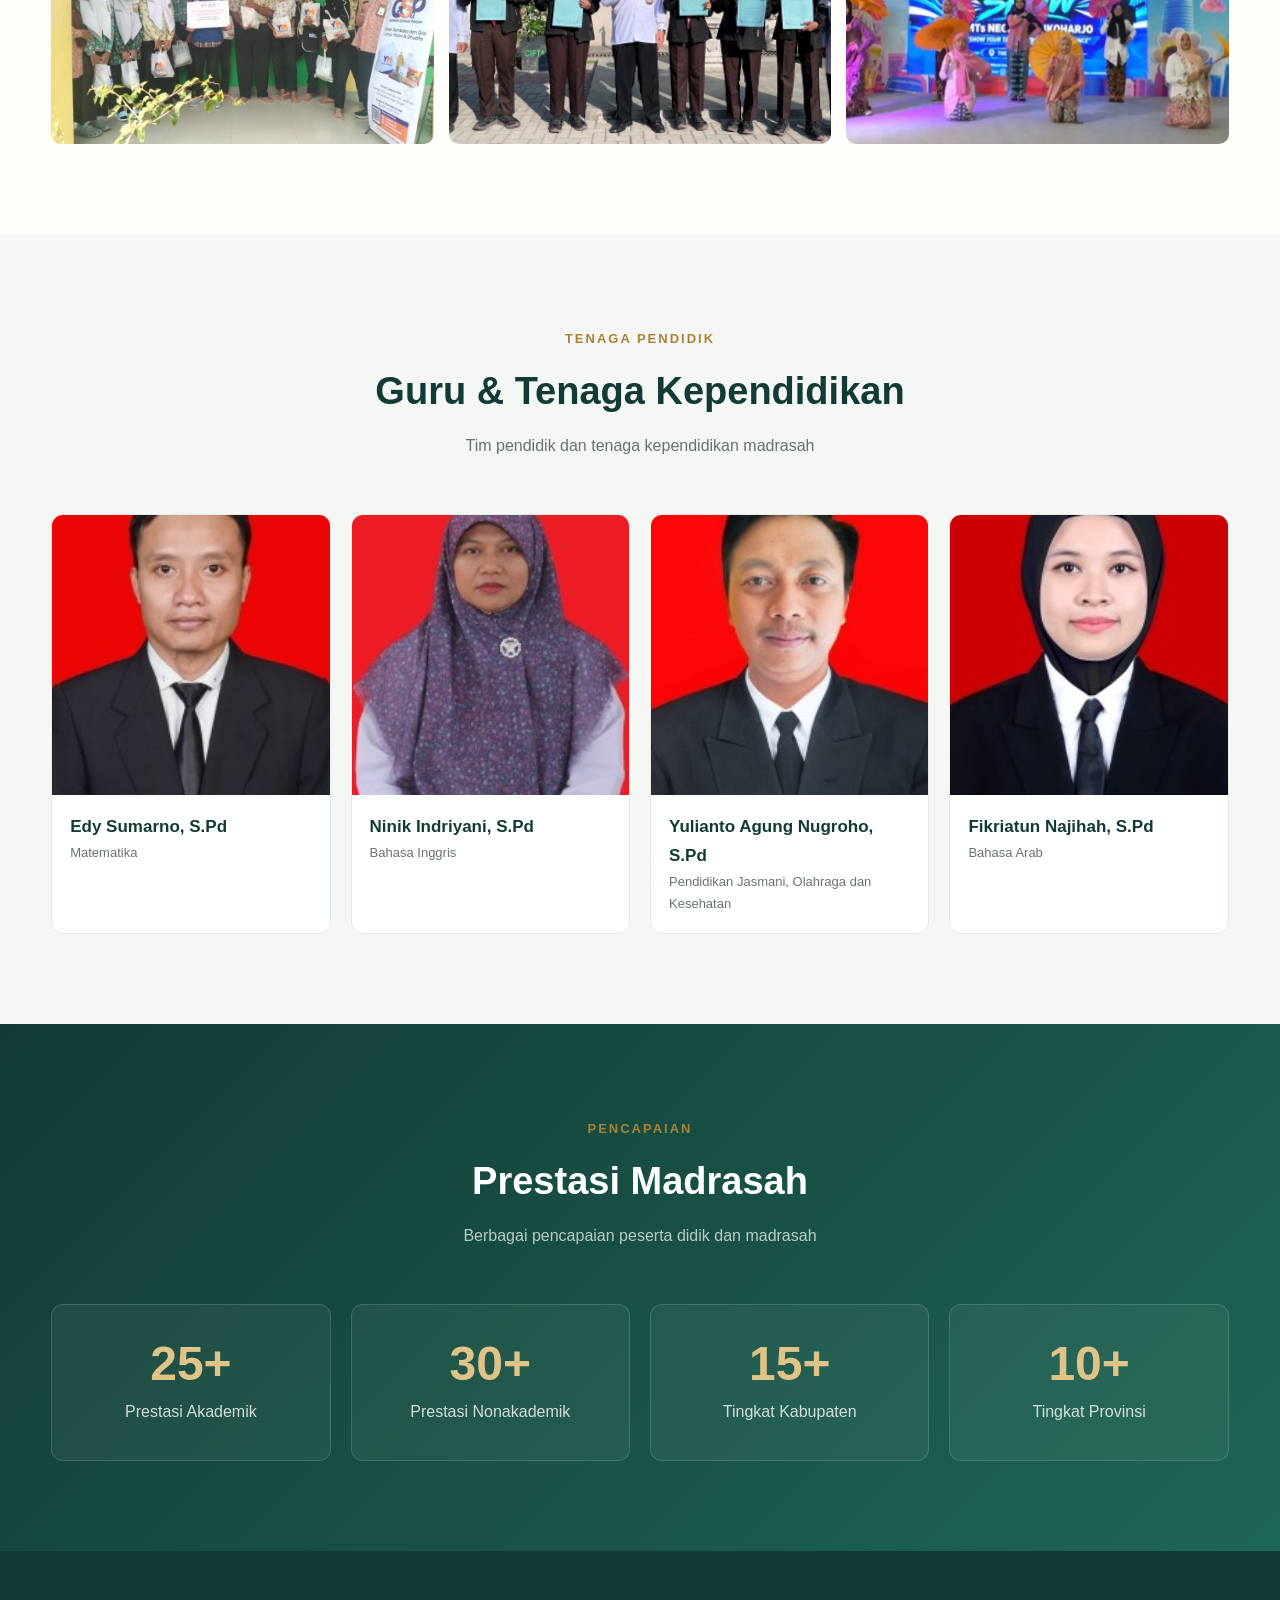
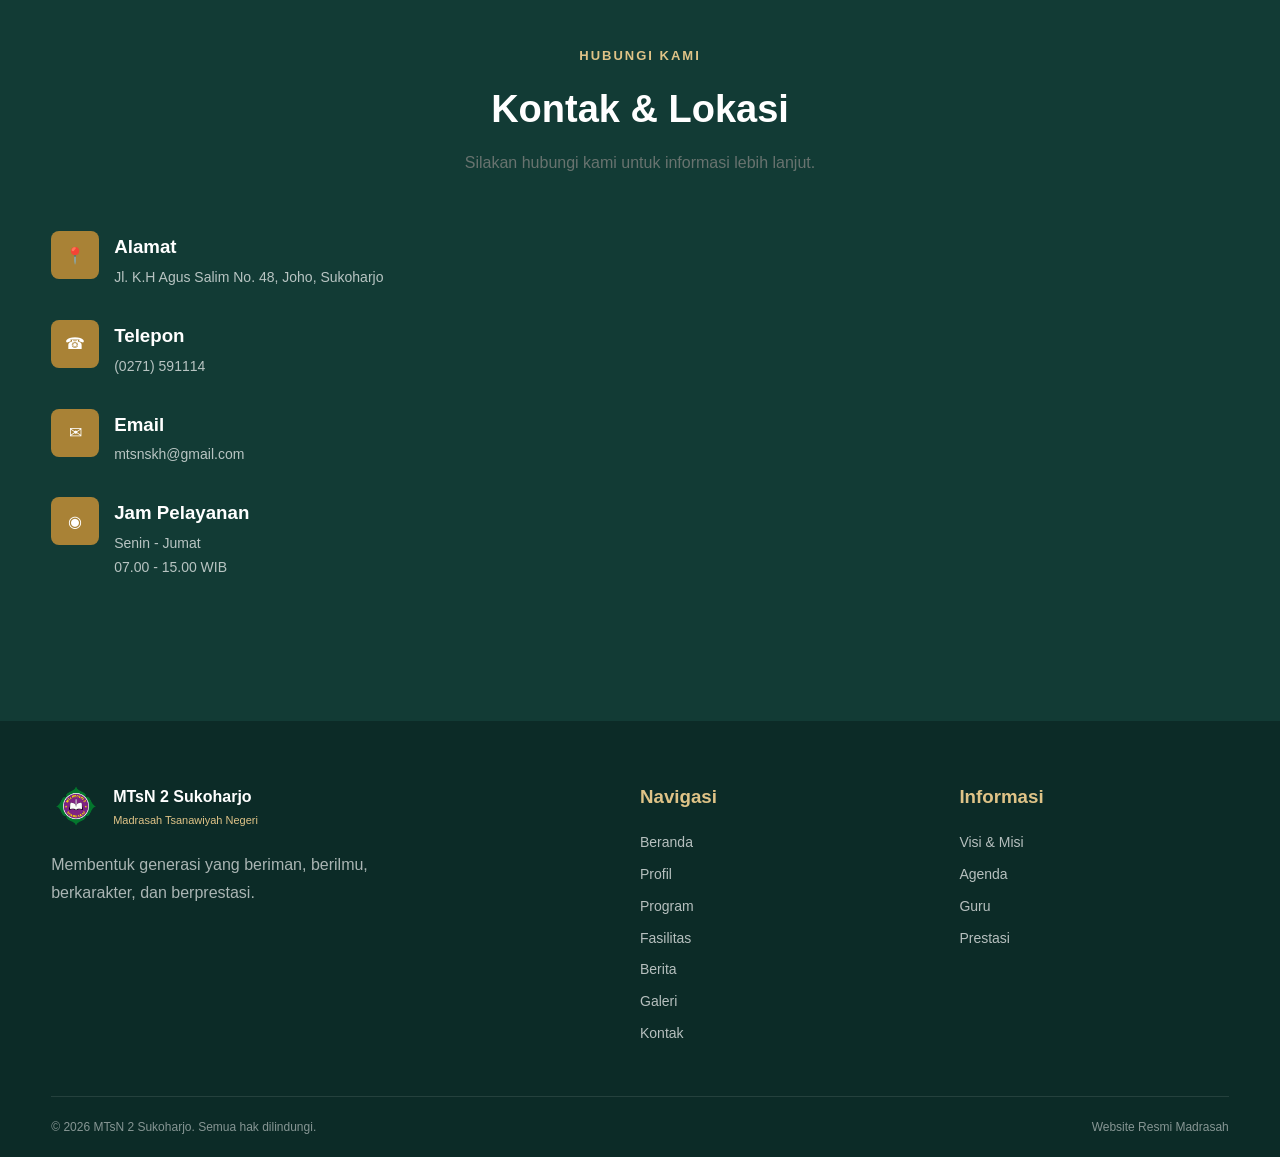
==== commit be7ffecb: "Update description in fasilitas section for improved clarity and relevance" ====
--- a/index.html
+++ b/index.html
@@ -609,7 +609,7 @@
 
                     <div class="fasilitas-content">
                         <h3>halaman madrasah yang luas</h3>
-                        <p>Mendukung kegiatan olahraga serta pengembangan minat dan bakat peserta didik.</p>
+                        <p>sebagai ruang terbuka untuk kegiatan belajar mengajar, olahraga, interaksi sosial, serta upacara bendera.</p>
                     </div>
 
                 </article>
